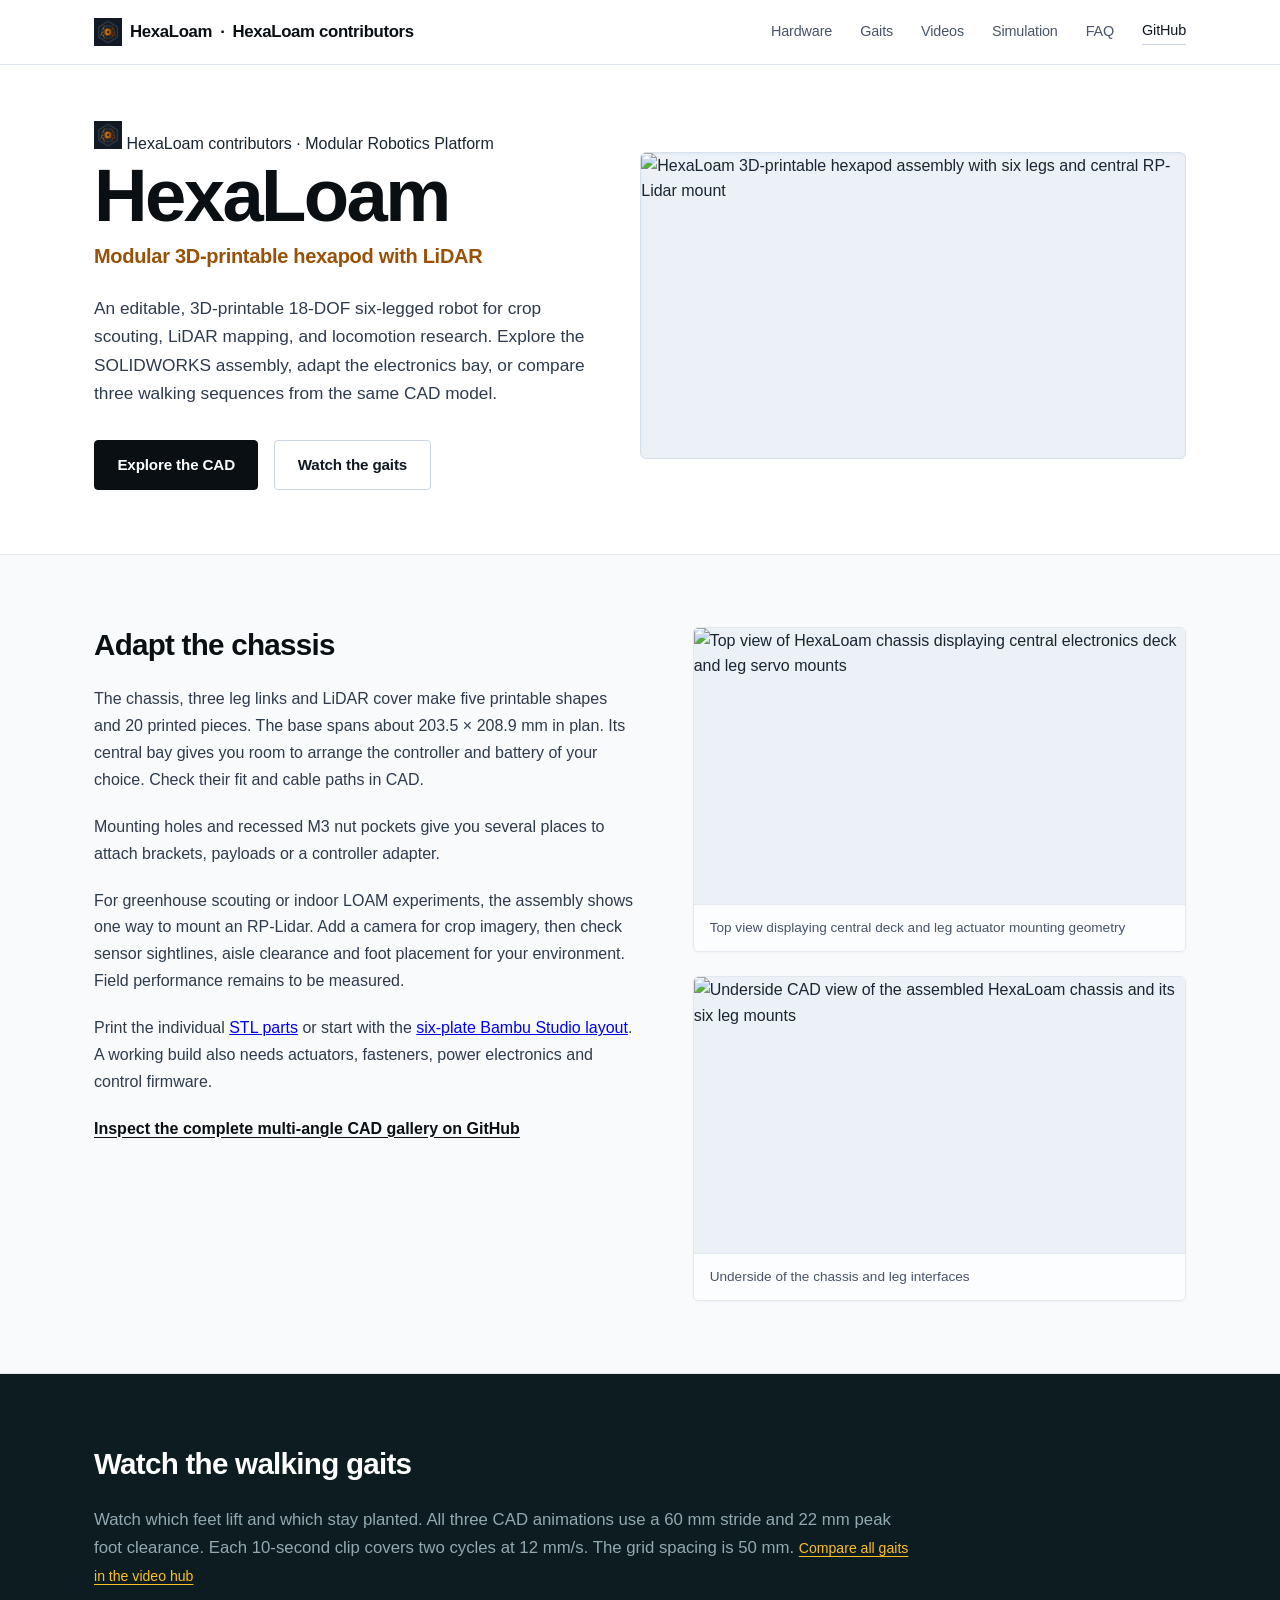
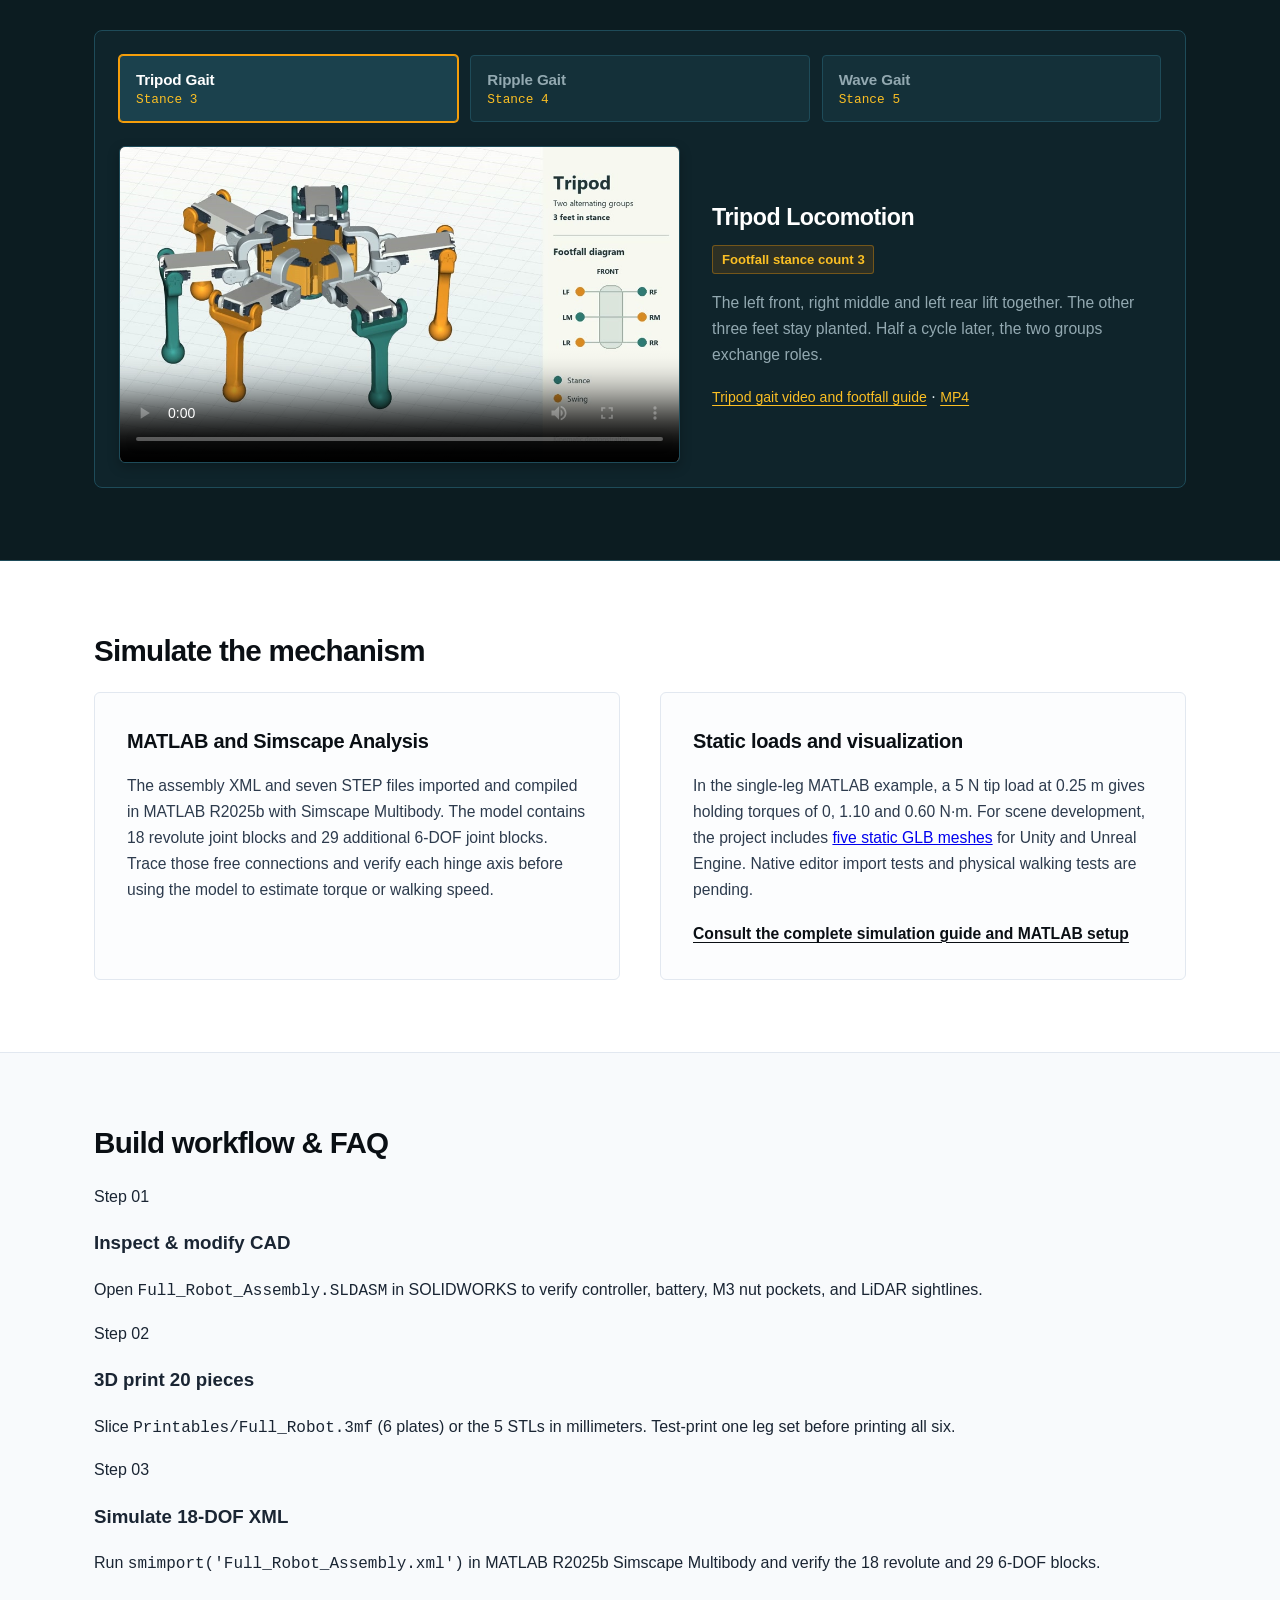
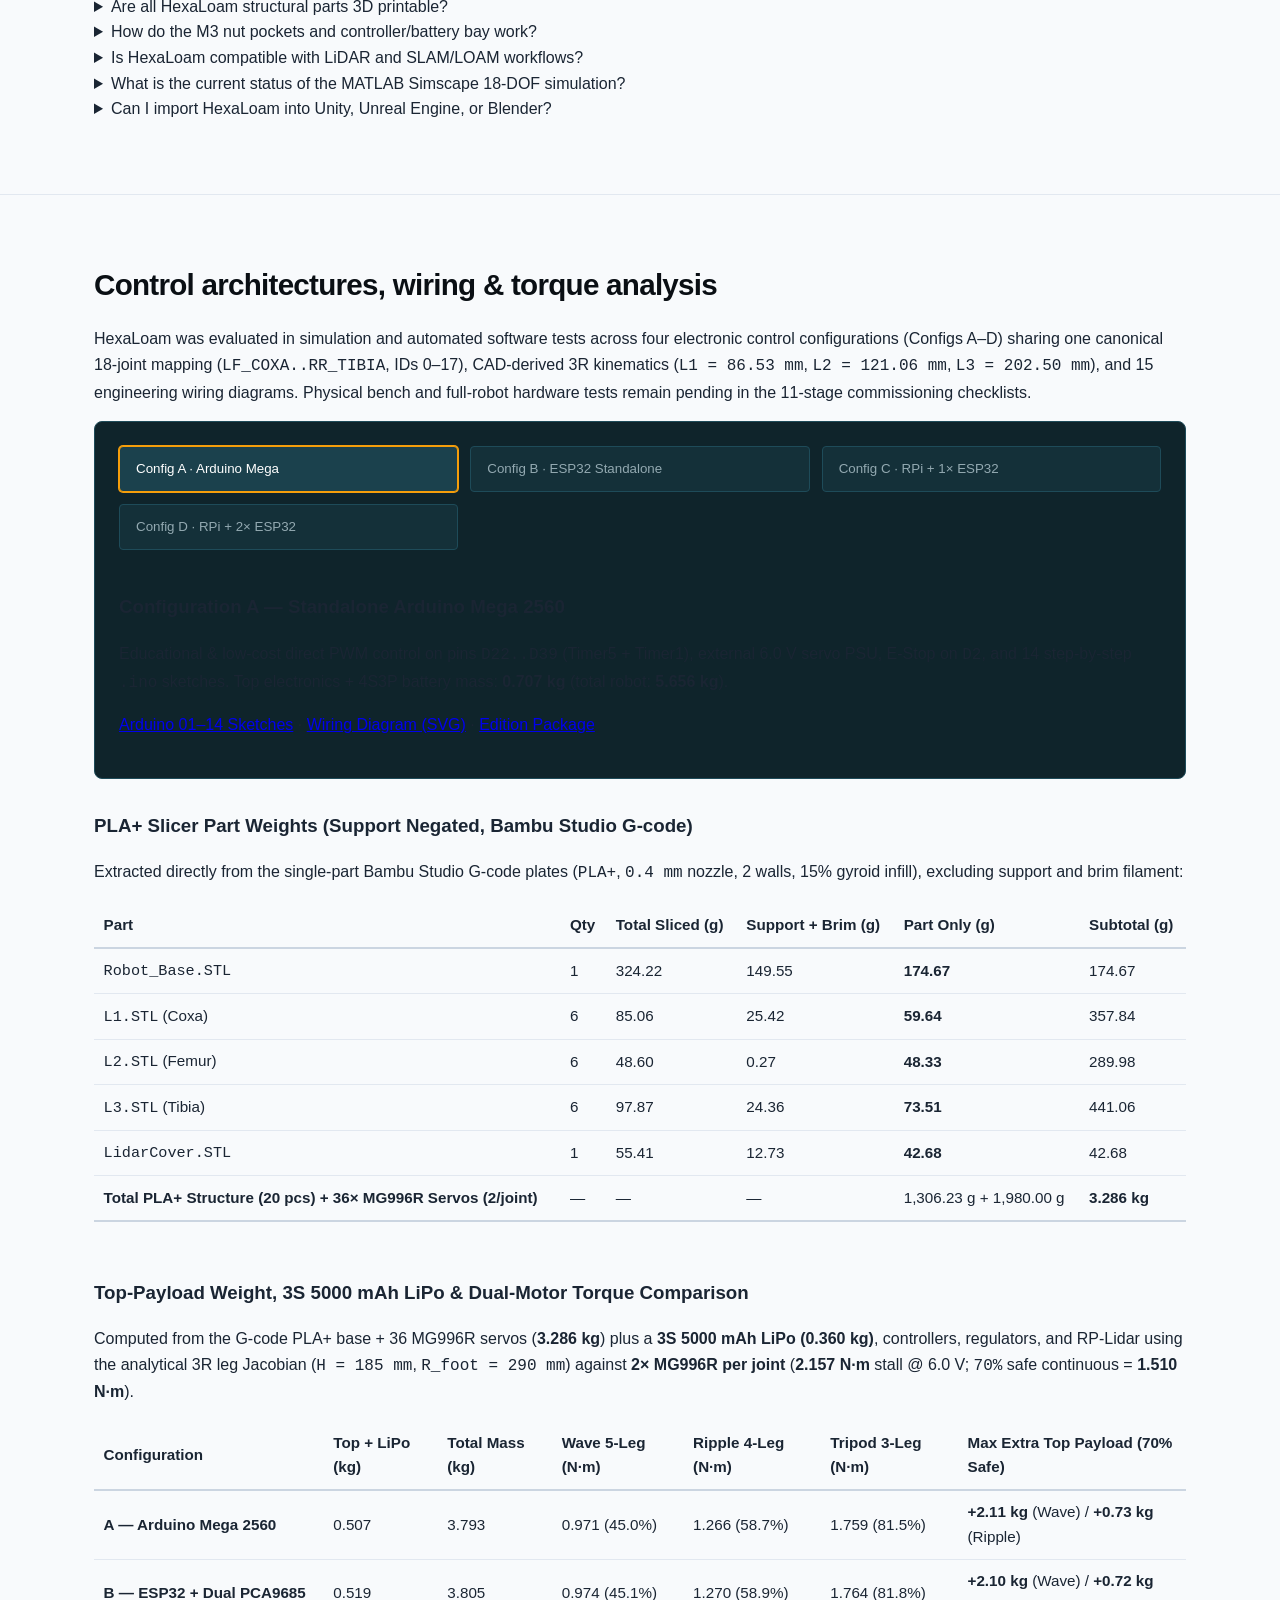
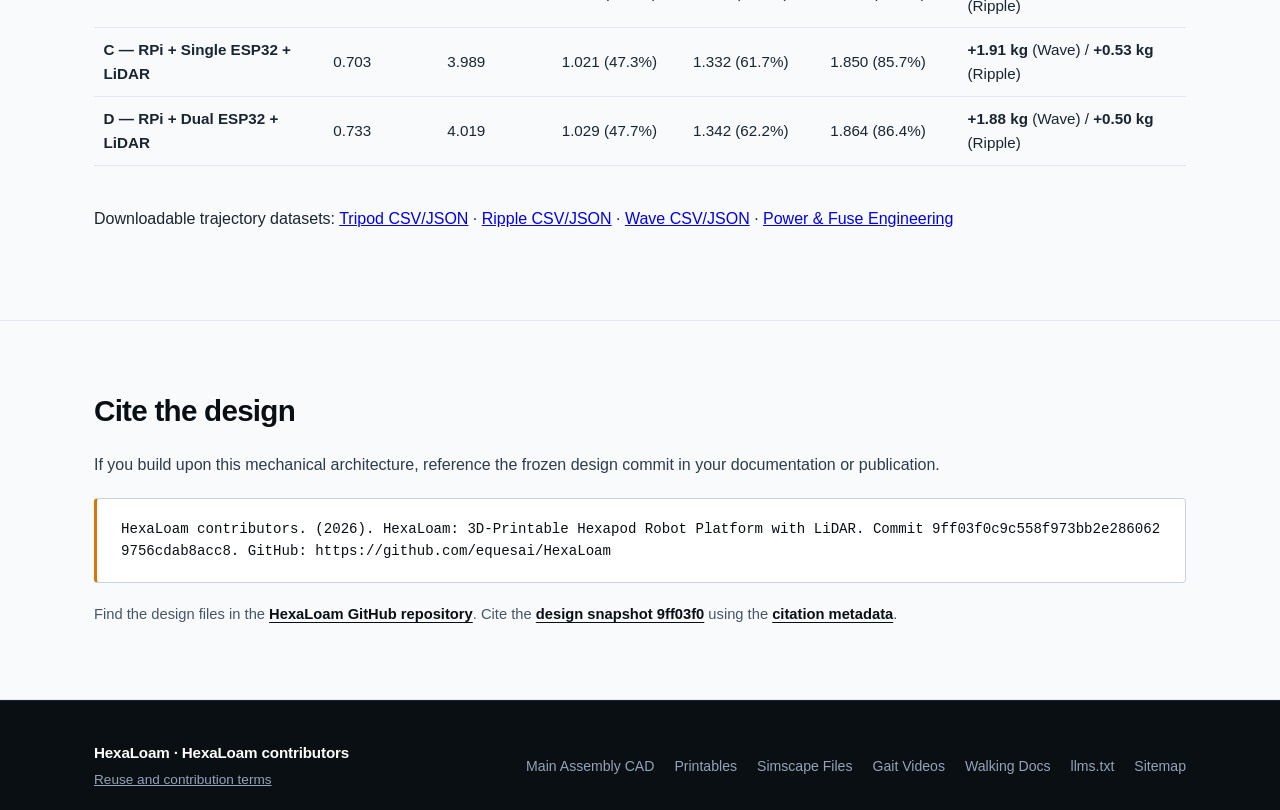
==== site/index.html @ 77e5a485 "Update torque/mass with G-code PLA+ weights, 3S 5000mAh LiPo, and MA1/MA2 mirrored control" ====
<!DOCTYPE html>
<html lang="en">
<head>
  <meta charset="utf-8">
  <meta name="viewport" content="width=device-width, initial-scale=1">
  <title>HexaLoam — Modular 3D-Printable Hexapod Robot with LiDAR | HexaLoam contributors</title>
  <meta name="description" content="HexaLoam is a modifiable 3D-printable 18-DOF hexapod robot platform with RP-Lidar mount, SOLIDWORKS CAD, gait demos, and Simscape Multibody files.">
  <link rel="sitemap" type="application/xml" href="sitemap.xml">
  <link rel="canonical" href="https://equesai.github.io/HexaLoam/">
  <link rel="icon" href="favicon.ico" sizes="any">
  <link rel="icon" type="image/svg+xml" href="favicon.svg">
  <link rel="icon" type="image/png" sizes="32x32" href="favicon-32x32.png">
  <link rel="apple-touch-icon" sizes="180x180" href="apple-touch-icon.png">
  <link rel="manifest" href="site.webmanifest">
  <meta name="theme-color" content="#985107">
  <meta name="google-site-verification" content="XxEr72x8zThxsejcNtF5ULYnS_E08j6KE6SFml_S7mw">

  <!-- Open Graph -->
  <meta property="og:type" content="website">
  <meta property="og:site_name" content="HexaLoam">
  <meta property="og:locale" content="en_US">
  <meta property="og:title" content="HexaLoam: Modular 3D-Printable 18-DOF Hexapod Robot with LiDAR">
  <meta property="og:description" content="Modifiable six-legged robot platform with editable SOLIDWORKS CAD, 20 3D-printable parts, RP-Lidar mount, kinematic gait animations, GLB meshes, and MATLAB Simscape compilation results.">
  <meta property="og:url" content="https://equesai.github.io/HexaLoam/">
  <meta property="og:image" content="https://equesai.github.io/HexaLoam/assets/assembly-hero.png">
  <meta property="og:image:width" content="1280">
  <meta property="og:image:height" content="720">
  <meta property="og:image:alt" content="Isometric assembly render of the HexaLoam hexapod robot showing chassis, six legs, and central RP-Lidar mount">

  <!-- Twitter Card -->
  <meta name="twitter:card" content="summary_large_image">
  <meta name="twitter:title" content="HexaLoam: Modular 3D-Printable 18-DOF Hexapod Robot with LiDAR">
  <meta name="twitter:description" content="Modifiable six-legged robot platform with editable SOLIDWORKS CAD, 20 3D-printable parts, RP-Lidar mount, kinematic gait animations, GLB meshes, and MATLAB Simscape compilation results.">
  <meta name="twitter:image" content="https://equesai.github.io/HexaLoam/assets/assembly-hero.png">
  <meta name="twitter:image:alt" content="Isometric assembly render of the HexaLoam hexapod robot showing chassis, six legs, and central RP-Lidar mount">

  <script type="application/ld+json">
  {
    "@context": "https://schema.org",
    "@graph": [
      {
        "@type": "Organization",
        "@id": "https://equesai.github.io/HexaLoam/#organization",
        "name": "HexaLoam contributors",
        "url": "https://equesai.github.io/HexaLoam/",
        "logo": {
          "@type": "ImageObject",
          "url": "https://equesai.github.io/HexaLoam/assets/hexaloam-logo.png",
          "width": 512,
          "height": 512
        },
        "sameAs": [
          "https://github.com/equesai",
          "https://www.youtube.com/shorts/4rD9bK5iIl8",
          "https://www.youtube.com/shorts/ggAerDmc-yU",
          "https://www.youtube.com/shorts/ZopVjcM9axM"
        ]
      },
      {
        "@type": "WebSite",
        "@id": "https://equesai.github.io/HexaLoam/#website",
        "name": "HexaLoam",
        "url": "https://equesai.github.io/HexaLoam/",
        "publisher": {
          "@id": "https://equesai.github.io/HexaLoam/#organization"
        }
      },
      {
        "@type": "WebPage",
        "@id": "https://equesai.github.io/HexaLoam/#webpage",
        "url": "https://equesai.github.io/HexaLoam/",
        "name": "HexaLoam — Modular 3D-Printable Hexapod Robot with LiDAR",
        "isPartOf": {
          "@id": "https://equesai.github.io/HexaLoam/#website"
        },
        "mainEntity": {
          "@id": "https://equesai.github.io/HexaLoam/#software"
        },
        "primaryImageOfPage": {
          "@type": "ImageObject",
          "url": "https://equesai.github.io/HexaLoam/assets/assembly-hero.png",
          "width": 1280,
          "height": 720
        }
      },
      {
        "@type": "SoftwareSourceCode",
        "@id": "https://equesai.github.io/HexaLoam/#software",
        "name": "HexaLoam",
        "alternateName": "HexaLoam 18-DOF Hexapod",
        "url": "https://equesai.github.io/HexaLoam/",
        "codeRepository": "https://github.com/equesai/HexaLoam",
        "description": "Editable SOLIDWORKS CAD, 20 3D-printable STL/3MF structural parts, five meter-scaled GLB visual meshes, MATLAB Simscape Multibody XML/STEP export, and kinematic walking demonstrations for an 18-DOF hexapod robot with an RP-Lidar reference mount.",
        "programmingLanguage": [
          "MATLAB",
          "Python"
        ],
        "runtimePlatform": [
          "SOLIDWORKS",
          "MATLAB R2025b Simscape Multibody",
          "Bambu Studio",
          "Unity",
          "Unreal Engine"
        ],
        "keywords": [
          "HexaLoam",
          "hexapod",
          "hexabot",
          "LOAM",
          "LiDAR",
          "RP-Lidar",
          "3D-printable robot",
          "18-DOF",
          "agricultural robotics",
          "Simscape Multibody",
          "SOLIDWORKS",
          "STL",
          "3MF",
          "GLB"
        ],
        "image": [
          "https://equesai.github.io/HexaLoam/assets/assembly-hero.png",
          "https://equesai.github.io/HexaLoam/assets/assembly-top.png",
          "https://equesai.github.io/HexaLoam/assets/assembly-underside.png",
          "https://equesai.github.io/HexaLoam/assets/hexaloam-logo.png"
        ],
        "creator": {
          "@id": "https://equesai.github.io/HexaLoam/#organization"
        }
      },
      {
        "@type": "VideoObject",
        "@id": "https://equesai.github.io/HexaLoam/videos/tripod/#video",
        "name": "Tripod hexapod gait: three feet move together | HexaLoam",
        "description": "See two groups of three legs alternate in a 10-second CAD animation of the HexaLoam hexapod, with a synchronized footfall diagram.",
        "thumbnailUrl": "https://equesai.github.io/HexaLoam/assets/gait-tripod.jpg",
        "uploadDate": "2026-11-24T22:46:53Z",
        "duration": "PT10S",
        "contentUrl": "https://equesai.github.io/HexaLoam/assets/gait-tripod.mp4",
        "embedUrl": "https://www.youtube.com/embed/4rD9bK5iIl8",
        "sameAs": "https://www.youtube.com/shorts/4rD9bK5iIl8",
        "publisher": {
          "@id": "https://equesai.github.io/HexaLoam/#organization"
        }
      },
      {
        "@type": "VideoObject",
        "@id": "https://equesai.github.io/HexaLoam/videos/ripple/#video",
        "name": "Ripple hexapod gait: two swings overlap | HexaLoam",
        "description": "Follow two overlapping foot swings and four planted feet in a 10-second CAD animation of the HexaLoam hexapod ripple gait.",
        "thumbnailUrl": "https://equesai.github.io/HexaLoam/assets/gait-ripple.jpg",
        "uploadDate": "2026-11-24T22:46:53Z",
        "duration": "PT10S",
        "contentUrl": "https://equesai.github.io/HexaLoam/assets/gait-ripple.mp4",
        "embedUrl": "https://www.youtube.com/embed/ggAerDmc-yU",
        "sameAs": "https://www.youtube.com/shorts/ggAerDmc-yU",
        "publisher": {
          "@id": "https://equesai.github.io/HexaLoam/#organization"
        }
      },
      {
        "@type": "VideoObject",
        "@id": "https://equesai.github.io/HexaLoam/videos/wave/#video",
        "name": "Wave hexapod gait: one foot lifts at a time | HexaLoam",
        "description": "See how five feet stay planted while one swings in this 10-second CAD animation of the HexaLoam hexapod wave gait.",
        "thumbnailUrl": "https://equesai.github.io/HexaLoam/assets/gait-wave.jpg",
        "uploadDate": "2026-11-24T22:46:53Z",
        "duration": "PT10S",
        "contentUrl": "https://equesai.github.io/HexaLoam/assets/gait-wave.mp4",
        "embedUrl": "https://www.youtube.com/embed/ZopVjcM9axM",
        "sameAs": "https://www.youtube.com/shorts/ZopVjcM9axM",
        "publisher": {
          "@id": "https://equesai.github.io/HexaLoam/#organization"
        }
      },
      {
        "@type": "HowTo",
        "@id": "https://equesai.github.io/HexaLoam/#howto",
        "name": "How to customize, 3D print, and simulate HexaLoam",
        "description": "Three-step workflow from editable SOLIDWORKS CAD to 3D-printed structural parts and MATLAB Simscape Multibody import.",
        "step": [
          {
            "@type": "HowToStep",
            "position": 1,
            "name": "Inspect and modify the CAD",
            "text": "Open Full_Robot_Assembly.SLDASM or Designed/*.SLDPRT in SOLIDWORKS to check controller and battery bay fit, M3 nut pockets, and LiDAR or camera mount clearances.",
            "url": "https://equesai.github.io/HexaLoam/#chassis"
          },
          {
            "@type": "HowToStep",
            "position": 2,
            "name": "3D print the 20 structural pieces",
            "text": "Open Printables/Full_Robot.3mf in Bambu Studio (six-plate layout) or slice the five watertight STL files in millimeters (1 base, 6 L1, 6 L2, 6 L3, 1 LiDAR cover). Print one leg set first to check hardware fit.",
            "url": "https://equesai.github.io/HexaLoam/#chassis"
          },
          {
            "@type": "HowToStep",
            "position": 3,
            "name": "Simulate the 18-DOF XML in MATLAB",
            "text": "Copy simulation/cad-export/ to a writable working folder and run smimport('Full_Robot_Assembly.xml') in MATLAB R2025b with Simscape Multibody, then verify the 18 revolute joints and trace the 29 additional 6-DOF connections.",
            "url": "https://equesai.github.io/HexaLoam/#simulation"
          }
        ]
      },
      {
        "@type": "FAQPage",
        "@id": "https://equesai.github.io/HexaLoam/#faq",
        "mainEntity": [
          {
            "@type": "Question",
            "name": "Are all HexaLoam structural parts 3D printable?",
            "acceptedAnswer": {
              "@type": "Answer",
              "text": "Yes. Five watertight STL designs make 20 printed pieces for one robot: Robot_Base (1), leg links L1 (6), L2 (6), and L3 (6), plus LidarCover (1). They are also pre-arranged in the six-plate Printables/Full_Robot.3mf Bambu Studio file. The longest exported part dimension is L3 at 246.2 mm. Servos, fasteners, controller, batteries, and LiDAR are sourced separately."
            }
          },
          {
            "@type": "Question",
            "name": "How do the M3 nut pockets and controller/battery bay work?",
            "acceptedAnswer": {
              "@type": "Answer",
              "text": "The 203.5 × 208.9 mm base is controller-agnostic, offering an open central equipment area along with mounting holes and recessed M3 nut pockets for adapter plates, brackets, batteries, and payloads. Verify your actual hardware envelopes, fastener lengths, and cable paths in CAD before printing."
            }
          },
          {
            "@type": "Question",
            "name": "Is HexaLoam compatible with LiDAR and SLAM/LOAM experiments?",
            "acceptedAnswer": {
              "@type": "Answer",
              "text": "The reference SOLIDWORKS assembly places an RP-Lidar model on the chassis with an editable protective cover (LidarCover). Builders can adapt the mount for their chosen LiDAR, verify scan-plane clearance, and integrate an onboard computer with SLAM or LOAM mapping software."
            }
          },
          {
            "@type": "Question",
            "name": "What is the current status of the MATLAB Simscape 18-DOF simulation?",
            "acceptedAnswer": {
              "@type": "Answer",
              "text": "Full_Robot_Assembly.xml and its seven STEP files import and compile in MATLAB R2025b with Simscape Multibody, producing 18 revolute joint blocks and 29 additional 6-DOF joint blocks. Those free connections and each hinge axis must be verified against the CAD before computing full-body torque or walking dynamics. A runnable single-leg static torque script (legStaticStudy.m) is also included."
            }
          },
          {
            "@type": "Question",
            "name": "Can I import HexaLoam into Unity, Unreal Engine, or Blender?",
            "acceptedAnswer": {
              "@type": "Answer",
              "text": "Yes. The simulation/meshes/ directory contains five static, meter-scaled GLB meshes (Robot_Base, L1, L2, L3, and LidarCover). All five passed Blender 4.2.16 LTS geometry checks, and import workflows for Unity glTFast and Unreal Engine 5.3 are documented, with native Unity/Unreal editor tests pending."
            }
          }
        ]
      }
    ]
  }
  </script>

  <link rel="stylesheet" href="project.css">
</head>
<body>
  <a href="#main-content" class="skip-link">Skip to main content</a>

  <header class="site-header">
    <div class="header-container">
      <a href="https://equesai.github.io/HexaLoam/" class="brand-link">
        <img src="assets/hexaloam-logo.png" width="28" height="28" alt="" aria-hidden="true" class="brand-mark">
        <span class="brand-name">HexaLoam</span>
        <span class="brand-divider" aria-hidden="true">·</span>
        <span class="brand-org">HexaLoam contributors</span>
      </a>
      <nav class="nav-menu" aria-label="Project Navigation">
        <a href="#chassis" class="nav-item">Hardware</a>
        <a href="#gaits" class="nav-item">Gaits</a>
        <a href="videos/" class="nav-item">Videos</a>
        <a href="#simulation" class="nav-item">Simulation</a>
        <a href="#faq" class="nav-item">FAQ</a>
        <a href="https://github.com/equesai/HexaLoam" class="nav-item nav-repo">GitHub</a>
      </nav>
    </div>
  </header>

  <main id="main-content">
    <section class="hero-section">
      <div class="hero-container">
        <div class="hero-content">
          <div class="hero-brand-eyebrow">
            <img src="assets/hexaloam-logo.png" width="28" height="28" alt="HexaLoam hexagonal LiDAR and six-legged emblem" class="hero-logo-mark">
            <span>HexaLoam contributors · Modular Robotics Platform</span>
          </div>
          <h1 class="hero-title">HexaLoam</h1>
          <p class="hero-subhead">Modular 3D-printable hexapod with LiDAR</p>
          <p class="hero-lede">
            An editable, 3D-printable 18-DOF six-legged robot for crop scouting, LiDAR mapping, and locomotion research. Explore the SOLIDWORKS assembly, adapt the electronics bay, or compare three walking sequences from the same CAD model.
          </p>
          <div class="hero-actions">
            <a href="https://github.com/equesai/HexaLoam/blob/main/Full_Robot_Assembly.SLDASM" class="cta-btn cta-primary">Explore the CAD</a>
            <a href="#gaits" class="cta-btn cta-secondary">Watch the gaits</a>
          </div>
        </div>
        <div class="hero-display">
          <div class="hero-studio-field">
            <img src="assets/assembly-hero.png" width="1280" height="720" fetchpriority="high" decoding="async" alt="HexaLoam 3D-printable hexapod assembly with six legs and central RP-Lidar mount" class="hero-img">
          </div>
        </div>
      </div>
    </section>

    <section id="chassis" class="content-section chassis-section">
      <div class="section-container">
        <div class="editorial-split">
          <div class="editorial-copy">
            <h2 class="section-title">Adapt the chassis</h2>
            <p>
              The chassis, three leg links and LiDAR cover make five printable shapes and 20 printed pieces. The base spans about 203.5 × 208.9 mm in plan. Its central bay gives you room to arrange the controller and battery of your choice. Check their fit and cable paths in CAD.
            </p>
            <p>
              Mounting holes and recessed M3 nut pockets give you several places to attach brackets, payloads or a controller adapter.
            </p>
            <p>
              For greenhouse scouting or indoor LOAM experiments, the assembly shows one way to mount an RP-Lidar. Add a camera for crop imagery, then check sensor sightlines, aisle clearance and foot placement for your environment. Field performance remains to be measured.
            </p>
            <p>
              Print the individual <a href="https://github.com/equesai/HexaLoam/tree/main/Printables">STL parts</a> or start with the <a href="https://github.com/equesai/HexaLoam/blob/main/Printables/Full_Robot.3mf">six-plate Bambu Studio layout</a>. A working build also needs actuators, fasteners, power electronics and control firmware.
            </p>
            <p>
              <a href="https://github.com/equesai/HexaLoam/blob/main/docs/gallery.md" class="text-link">Inspect the complete multi-angle CAD gallery on GitHub</a>
            </p>
          </div>
          <div class="editorial-media">
            <div class="mount-card">
              <img src="assets/assembly-top.png" width="1280" height="720" alt="Top view of HexaLoam chassis displaying central electronics deck and leg servo mounts" class="mount-img" loading="lazy">
              <div class="mount-caption">Top view displaying central deck and leg actuator mounting geometry</div>
            </div>
            <div class="mount-card">
              <img src="assets/assembly-underside.png" width="1280" height="720" alt="Underside CAD view of the assembled HexaLoam chassis and its six leg mounts" class="mount-img" loading="lazy">
              <div class="mount-caption">Underside of the chassis and leg interfaces</div>
            </div>
          </div>
        </div>
      </div>
    </section>

    <section id="gaits" class="content-section gaits-section">
      <div class="section-container">
        <div class="gaits-header">
          <h2 class="section-title section-title-contrast">Watch the walking gaits</h2>
          <p class="gaits-intro">
            Watch which feet lift and which stay planted. All three CAD animations use a 60 mm stride and 22 mm peak foot clearance. Each 10-second clip covers two cycles at 12 mm/s. The grid spacing is 50 mm. <a href="videos/" class="clip-link">Compare all gaits in the video hub</a>
          </p>
        </div>

        <div class="gait-viewer">
          <div class="gait-tabs" role="tablist" aria-label="Gait Selector">
            <button type="button" role="tab" class="gait-tab active" aria-selected="true" aria-controls="panel-tripod" id="tab-tripod" data-target="panel-tripod">
              <span class="tab-label">Tripod Gait</span>
              <span class="tab-stance">Stance 3</span>
            </button>
            <button type="button" role="tab" class="gait-tab" aria-selected="false" aria-controls="panel-ripple" id="tab-ripple" data-target="panel-ripple">
              <span class="tab-label">Ripple Gait</span>
              <span class="tab-stance">Stance 4</span>
            </button>
            <button type="button" role="tab" class="gait-tab" aria-selected="false" aria-controls="panel-wave" id="tab-wave" data-target="panel-wave">
              <span class="tab-label">Wave Gait</span>
              <span class="tab-stance">Stance 5</span>
            </button>
          </div>

          <div class="gait-panels">
            <article class="gait-panel active" id="panel-tripod" role="tabpanel" aria-labelledby="tab-tripod">
              <div class="gait-grid">
                <div class="video-container">
                  <video controls preload="metadata" width="1280" height="720" poster="assets/gait-tripod.jpg" class="gait-player">
                    <source src="assets/gait-tripod.mp4" type="video/mp4">
                    <p>Playback unavailable. <a href="assets/gait-tripod.mp4">Download Tripod video</a></p>
                  </video>
                </div>
                <div class="gait-narrative">
                  <h3 class="gait-title">Tripod Locomotion</h3>
                  <div class="stance-badge">Footfall stance count 3</div>
                  <p class="gait-text">
                    The left front, right middle and left rear lift together. The other three feet stay planted. Half a cycle later, the two groups exchange roles.
                  </p>
                  <p class="gait-direct">
                    <a href="videos/tripod/" class="clip-link">Tripod gait video and footfall guide</a> · <a href="assets/gait-tripod.mp4" class="clip-link">MP4</a>
                  </p>
                </div>
              </div>
            </article>

            <article class="gait-panel" id="panel-ripple" role="tabpanel" aria-labelledby="tab-ripple">
              <div class="gait-grid">
                <div class="video-container">
                  <video controls preload="metadata" width="1280" height="720" poster="assets/gait-ripple.jpg" class="gait-player">
                    <source src="assets/gait-ripple.mp4" type="video/mp4">
                    <p>Playback unavailable. <a href="assets/gait-ripple.mp4">Download Ripple video</a></p>
                  </video>
                </div>
                <div class="gait-narrative">
                  <h3 class="gait-title">Ripple Locomotion</h3>
                  <div class="stance-badge">Footfall stance count 4</div>
                  <p class="gait-text">
                    The next leg lifts before the previous swing ends. Two feet move at once and four stay in stance. Follow the staggered lift-offs on the footfall diagram.
                  </p>
                  <p class="gait-direct">
                    <a href="videos/ripple/" class="clip-link">Ripple gait video and footfall guide</a> · <a href="assets/gait-ripple.mp4" class="clip-link">MP4</a>
                  </p>
                </div>
              </div>
            </article>

            <article class="gait-panel" id="panel-wave" role="tabpanel" aria-labelledby="tab-wave">
              <div class="gait-grid">
                <div class="video-container">
                  <video controls preload="metadata" width="1280" height="720" poster="assets/gait-wave.jpg" class="gait-player">
                    <source src="assets/gait-wave.mp4" type="video/mp4">
                    <p>Playback unavailable. <a href="assets/gait-wave.mp4">Download Wave video</a></p>
                  </video>
                </div>
                <div class="gait-narrative">
                  <h3 class="gait-title">Wave Locomotion</h3>
                  <div class="stance-badge">Footfall stance count 5</div>
                  <p class="gait-text">
                    Follow one moving foot at a time, from rear to front along the left side and then along the right. Five feet remain in stance.
                  </p>
                  <p class="gait-direct">
                    <a href="videos/wave/" class="clip-link">Wave gait video and footfall guide</a> · <a href="assets/gait-wave.mp4" class="clip-link">MP4</a>
                  </p>
                </div>
              </div>
            </article>
          </div>
        </div>
      </div>
    </section>

    <section id="simulation" class="content-section sim-section">
      <div class="section-container">
        <h2 class="section-title">Simulate the mechanism</h2>
        <div class="sim-grid">
          <div class="sim-card">
            <h3 class="sim-card-title">MATLAB and Simscape Analysis</h3>
            <p>
              The assembly XML and seven STEP files imported and compiled in MATLAB R2025b with Simscape Multibody. The model contains 18 revolute joint blocks and 29 additional 6-DOF joint blocks. Trace those free connections and verify each hinge axis before using the model to estimate torque or walking speed.
            </p>
          </div>
          <div class="sim-card">
            <h3 class="sim-card-title">Static loads and visualization</h3>
            <p>
              In the single-leg MATLAB example, a 5 N tip load at 0.25 m gives holding torques of 0, 1.10 and 0.60 N·m. For scene development, the project includes <a href="https://github.com/equesai/HexaLoam/tree/main/simulation/meshes">five static GLB meshes</a> for Unity and Unreal Engine. Native editor import tests and physical walking tests are pending.
            </p>
            <p>
              <a href="https://github.com/equesai/HexaLoam/blob/main/docs/simulation-guide.md" class="text-link">Consult the complete simulation guide and MATLAB setup</a>
            </p>
          </div>
        </div>
      </div>
    </section>

    <section id="faq" class="content-section faq-section">
      <div class="section-container">
        <h2 class="section-title">Build workflow &amp; FAQ</h2>
        <div class="workflow-steps">
          <div class="workflow-step">
            <span class="workflow-step-num">Step 01</span>
            <h3 class="workflow-step-title">Inspect &amp; modify CAD</h3>
            <p>Open <code>Full_Robot_Assembly.SLDASM</code> in SOLIDWORKS to verify controller, battery, M3 nut pockets, and LiDAR sightlines.</p>
          </div>
          <div class="workflow-step">
            <span class="workflow-step-num">Step 02</span>
            <h3 class="workflow-step-title">3D print 20 pieces</h3>
            <p>Slice <code>Printables/Full_Robot.3mf</code> (6 plates) or the 5 STLs in millimeters. Test-print one leg set before printing all six.</p>
          </div>
          <div class="workflow-step">
            <span class="workflow-step-num">Step 03</span>
            <h3 class="workflow-step-title">Simulate 18-DOF XML</h3>
            <p>Run <code>smimport('Full_Robot_Assembly.xml')</code> in MATLAB R2025b Simscape Multibody and verify the 18 revolute and 29 6-DOF blocks.</p>
          </div>
        </div>

        <div class="faq-list">
          <details class="faq-item">
            <summary class="faq-question">Are all HexaLoam structural parts 3D printable?</summary>
            <p class="faq-answer">
              Yes. Five watertight STL designs make 20 printed pieces for one robot: <code>Robot_Base</code> (1), leg links <code>L1</code> (6), <code>L2</code> (6), and <code>L3</code> (6), plus <code>LidarCover</code> (1). They are also pre-arranged in the six-plate <code>Printables/Full_Robot.3mf</code> Bambu Studio project. The longest exported dimension is <code>L3</code> at 246.2 mm. Servos, fasteners, controller, batteries, and LiDAR are sourced separately.
            </p>
          </details>
          <details class="faq-item">
            <summary class="faq-question">How do the M3 nut pockets and controller/battery bay work?</summary>
            <p class="faq-answer">
              The 203.5 × 208.9 mm base is controller-agnostic, offering an open central equipment area along with mounting holes and recessed M3 nut pockets for adapter plates, brackets, batteries, and payloads. Check your actual hardware envelopes, screw lengths, and cable paths in CAD before printing.
            </p>
          </details>
          <details class="faq-item">
            <summary class="faq-question">Is HexaLoam compatible with LiDAR and SLAM/LOAM workflows?</summary>
            <p class="faq-answer">
              The reference assembly places an RP-Lidar model on the chassis with an editable protective cover (<code>LidarCover</code>). Builders can adapt the mount for their chosen LiDAR, verify scan-plane clearance, and add an onboard computer running SLAM or LOAM mapping software.
            </p>
          </details>
          <details class="faq-item">
            <summary class="faq-question">What is the current status of the MATLAB Simscape 18-DOF simulation?</summary>
            <p class="faq-answer">
              <code>Full_Robot_Assembly.xml</code> and seven STEP files import and compile in MATLAB R2025b with Simscape Multibody, producing 18 revolute joint blocks and 29 additional 6-DOF joint blocks. Free connections and hinge axes must be verified against CAD before computing full-body torque or walking dynamics. A runnable single-leg static torque script (<code>legStaticStudy.m</code>) is included.
            </p>
          </details>
          <details class="faq-item">
            <summary class="faq-question">Can I import HexaLoam into Unity, Unreal Engine, or Blender?</summary>
            <p class="faq-answer">
              Yes. <code>simulation/meshes/</code> provides five static, meter-scaled GLB meshes (<code>Robot_Base.glb</code>, <code>L1.glb</code>, <code>L2.glb</code>, <code>L3.glb</code>, <code>LidarCover.glb</code>). All five passed Blender 4.2.16 LTS geometry checks, and Unity glTFast and Unreal Engine 5.3 workflows are documented, with native editor tests pending.
            </p>
          </details>
        </div>
      </div>
    </section>

    <section id="control" class="content-section">
      <div class="section-container">
        <h2 class="section-title">Control architectures, wiring &amp; torque analysis</h2>
        <p class="section-intro">
          HexaLoam was evaluated in simulation and automated software tests across four electronic control configurations (Configs A–D) sharing one canonical 18-joint mapping (<code>LF_COXA..RR_TIBIA</code>, IDs 0–17), CAD-derived 3R kinematics (<code>L1 = 86.53 mm</code>, <code>L2 = 121.06 mm</code>, <code>L3 = 202.50 mm</code>), and 15 engineering wiring diagrams. Physical bench and full-robot hardware tests remain pending in the 11-stage commissioning checklists.
        </p>

        <div class="gait-viewer config-viewer">
          <div class="gait-tabs" role="tablist" aria-label="Control configuration selector">
            <button type="button" class="gait-tab active" role="tab" aria-selected="true" aria-controls="panel-cfg-a" id="tab-cfg-a" data-target="panel-cfg-a">Config A · Arduino Mega</button>
            <button type="button" class="gait-tab" role="tab" aria-selected="false" aria-controls="panel-cfg-b" id="tab-cfg-b" data-target="panel-cfg-b">Config B · ESP32 Standalone</button>
            <button type="button" class="gait-tab" role="tab" aria-selected="false" aria-controls="panel-cfg-c" id="tab-cfg-c" data-target="panel-cfg-c">Config C · RPi + 1× ESP32</button>
            <button type="button" class="gait-tab" role="tab" aria-selected="false" aria-controls="panel-cfg-d" id="tab-cfg-d" data-target="panel-cfg-d">Config D · RPi + 2× ESP32</button>
          </div>

          <div class="gait-panels">
            <article class="gait-panel active" role="tabpanel" id="panel-cfg-a" aria-labelledby="tab-cfg-a">
              <div class="gait-info">
                <h3>Configuration A — Standalone Arduino Mega 2560</h3>
                <p>Educational &amp; low-cost direct PWM control on pins <code>D22..D39</code> (Timer5 + Timer1), external 6.0 V servo PSU, E-Stop on <code>D2</code>, and 14 step-by-step <code>.ino</code> sketches. Top electronics + 4S3P battery mass: <strong>0.707 kg</strong> (total robot: <strong>5.656 kg</strong>).</p>
                <p><a href="https://github.com/equesai/HexaLoam/tree/main/firmware/arduino/examples">Arduino 01–14 Sketches</a> · <a href="https://github.com/equesai/HexaLoam/blob/main/electronics/wiring/01_arduino_mega_18_servos.svg">Wiring Diagram (SVG)</a> · <a href="https://github.com/equesai/HexaLoam/tree/main/packages/01_arduino_mega_beginner">Edition Package</a></p>
              </div>
            </article>
            <article class="gait-panel" role="tabpanel" id="panel-cfg-b" aria-labelledby="tab-cfg-b">
              <div class="gait-info">
                <h3>Configuration B — Standalone ESP32 + Dual PCA9685</h3>
                <p>Single ESP32 DevKit driving dual PCA9685 boards over 3.3 V I2C (<code>GPIO21</code> SDA, <code>GPIO22</code> SCL, addresses <code>0x40</code> &amp; <code>0x41</code>) at 50 Hz with NVS calibration and optional IMU/foot-contact sensors. Top payload mass: <strong>0.719 kg</strong> (total robot: <strong>5.668 kg</strong>).</p>
                <p><a href="https://github.com/equesai/HexaLoam/tree/main/firmware/esp32/actuator-slave">ESP32 Firmware</a> · <a href="https://github.com/equesai/HexaLoam/blob/main/electronics/wiring/02_esp32_dual_pca9685.svg">Wiring Diagram (SVG)</a> · <a href="https://github.com/equesai/HexaLoam/tree/main/packages/02_esp32_standalone">Edition Package</a></p>
              </div>
            </article>
            <article class="gait-panel" role="tabpanel" id="panel-cfg-c" aria-labelledby="tab-cfg-c">
              <div class="gait-info">
                <h3>Configuration C — Raspberry Pi + Single ESP32 Slave (Recommended)</h3>
                <p>Raspberry Pi 4/5 runs Python IK, Tripod/Ripple/Wave gaits, RP-Lidar SLAM, and ROS2, streaming CRC-16 binary packets at <code>460800 baud</code> to one ESP32 18-DOF slave. Top payload mass (incl. Pi + RP-Lidar): <strong>0.903 kg</strong> (total robot: <strong>5.852 kg</strong>).</p>
                <p><a href="https://github.com/equesai/HexaLoam/tree/main/software/raspberry-pi">Raspberry Pi Package</a> · <a href="https://github.com/equesai/HexaLoam/blob/main/electronics/wiring/03_rpi_single_esp32_dual_pca9685.svg">Wiring Diagram (SVG)</a> · <a href="https://github.com/equesai/HexaLoam/tree/main/packages/03_rpi_single_esp32">Edition Package</a></p>
              </div>
            </article>
            <article class="gait-panel" role="tabpanel" id="panel-cfg-d" aria-labelledby="tab-cfg-d">
              <div class="gait-info">
                <h3>Configuration D — Raspberry Pi + Dual ESP32 Slaves (Left/Right)</h3>
                <p>Distributed actuation with ESP32-A (Left <code>J0..J8</code>, <code>0x40</code>) and ESP32-B (Right <code>J9..J17</code>, <code>0x40</code>), synchronized timestamps, and coordinated dual-side E-Stop. Top payload mass: <strong>0.933 kg</strong> (total robot: <strong>5.882 kg</strong>).</p>
                <p><a href="https://github.com/equesai/HexaLoam/tree/main/software/raspberry-pi">Dual-ESP32 Controller</a> · <a href="https://github.com/equesai/HexaLoam/blob/main/electronics/wiring/04_rpi_dual_esp32_single_pca9685_each.svg">Wiring Diagram (SVG)</a> · <a href="https://github.com/equesai/HexaLoam/tree/main/packages/04_rpi_dual_esp32">Edition Package</a></p>
              </div>
            </article>
          </div>
        </div>

        <h3 style="margin-top:2rem;">PLA+ Slicer Part Weights (Support Negated, Bambu Studio G-code)</h3>
        <p class="section-intro">
          Extracted directly from the single-part Bambu Studio G-code plates (<code>PLA+</code>, <code>0.4 mm</code> nozzle, 2 walls, 15% gyroid infill), excluding support and brim filament:
        </p>
        <div style="overflow-x:auto;">
          <table style="width:100%;border-collapse:collapse;font-size:0.95rem;margin-bottom:1.5rem;">
            <thead>
              <tr style="border-bottom:2px solid #cbd5e1;text-align:left;">
                <th style="padding:0.6rem;">Part</th>
                <th style="padding:0.6rem;">Qty</th>
                <th style="padding:0.6rem;">Total Sliced (g)</th>
                <th style="padding:0.6rem;">Support + Brim (g)</th>
                <th style="padding:0.6rem;">Part Only (g)</th>
                <th style="padding:0.6rem;">Subtotal (g)</th>
              </tr>
            </thead>
            <tbody>
              <tr style="border-bottom:1px solid #e2e8f0;"><td style="padding:0.6rem;"><code>Robot_Base.STL</code></td><td style="padding:0.6rem;">1</td><td style="padding:0.6rem;">324.22</td><td style="padding:0.6rem;">149.55</td><td style="padding:0.6rem;"><strong>174.67</strong></td><td style="padding:0.6rem;">174.67</td></tr>
              <tr style="border-bottom:1px solid #e2e8f0;"><td style="padding:0.6rem;"><code>L1.STL</code> (Coxa)</td><td style="padding:0.6rem;">6</td><td style="padding:0.6rem;">85.06</td><td style="padding:0.6rem;">25.42</td><td style="padding:0.6rem;"><strong>59.64</strong></td><td style="padding:0.6rem;">357.84</td></tr>
              <tr style="border-bottom:1px solid #e2e8f0;"><td style="padding:0.6rem;"><code>L2.STL</code> (Femur)</td><td style="padding:0.6rem;">6</td><td style="padding:0.6rem;">48.60</td><td style="padding:0.6rem;">0.27</td><td style="padding:0.6rem;"><strong>48.33</strong></td><td style="padding:0.6rem;">289.98</td></tr>
              <tr style="border-bottom:1px solid #e2e8f0;"><td style="padding:0.6rem;"><code>L3.STL</code> (Tibia)</td><td style="padding:0.6rem;">6</td><td style="padding:0.6rem;">97.87</td><td style="padding:0.6rem;">24.36</td><td style="padding:0.6rem;"><strong>73.51</strong></td><td style="padding:0.6rem;">441.06</td></tr>
              <tr style="border-bottom:1px solid #e2e8f0;"><td style="padding:0.6rem;"><code>LidarCover.STL</code></td><td style="padding:0.6rem;">1</td><td style="padding:0.6rem;">55.41</td><td style="padding:0.6rem;">12.73</td><td style="padding:0.6rem;"><strong>42.68</strong></td><td style="padding:0.6rem;">42.68</td></tr>
              <tr style="border-bottom:2px solid #cbd5e1;background:#f8fafc;"><td style="padding:0.6rem;"><strong>Total PLA+ Structure (20 pcs) + 36× MG996R Servos (2/joint)</strong></td><td style="padding:0.6rem;">—</td><td style="padding:0.6rem;">—</td><td style="padding:0.6rem;">—</td><td style="padding:0.6rem;">1,306.23 g + 1,980.00 g</td><td style="padding:0.6rem;"><strong>3.286 kg</strong></td></tr>
            </tbody>
          </table>
        </div>

        <h3 style="margin-top:2rem;">Top-Payload Weight, 3S 5000 mAh LiPo &amp; Dual-Motor Torque Comparison</h3>
        <p class="section-intro">
          Computed from the G-code PLA+ base + 36 MG996R servos (<strong>3.286 kg</strong>) plus a <strong>3S 5000 mAh LiPo (0.360 kg)</strong>, controllers, regulators, and RP-Lidar using the analytical 3R leg Jacobian (<code>H = 185 mm</code>, <code>R_foot = 290 mm</code>) against <strong>2× MG996R per joint</strong> (<strong>2.157 N·m</strong> stall @ 6.0 V; <code>70%</code> safe continuous = <strong>1.510 N·m</strong>).
        </p>
        <div style="overflow-x:auto;">
          <table style="width:100%;border-collapse:collapse;font-size:0.95rem;margin-bottom:1.5rem;">
            <thead>
              <tr style="border-bottom:2px solid #cbd5e1;text-align:left;">
                <th style="padding:0.6rem;">Configuration</th>
                <th style="padding:0.6rem;">Top + LiPo (kg)</th>
                <th style="padding:0.6rem;">Total Mass (kg)</th>
                <th style="padding:0.6rem;">Wave 5-Leg (N·m)</th>
                <th style="padding:0.6rem;">Ripple 4-Leg (N·m)</th>
                <th style="padding:0.6rem;">Tripod 3-Leg (N·m)</th>
                <th style="padding:0.6rem;">Max Extra Top Payload (70% Safe)</th>
              </tr>
            </thead>
            <tbody>
              <tr style="border-bottom:1px solid #e2e8f0;">
                <td style="padding:0.6rem;"><strong>A — Arduino Mega 2560</strong></td>
                <td style="padding:0.6rem;">0.507</td>
                <td style="padding:0.6rem;">3.793</td>
                <td style="padding:0.6rem;">0.971 (45.0%)</td>
                <td style="padding:0.6rem;">1.266 (58.7%)</td>
                <td style="padding:0.6rem;">1.759 (81.5%)</td>
                <td style="padding:0.6rem;"><strong>+2.11 kg</strong> (Wave) / <strong>+0.73 kg</strong> (Ripple)</td>
              </tr>
              <tr style="border-bottom:1px solid #e2e8f0;">
                <td style="padding:0.6rem;"><strong>B — ESP32 + Dual PCA9685</strong></td>
                <td style="padding:0.6rem;">0.519</td>
                <td style="padding:0.6rem;">3.805</td>
                <td style="padding:0.6rem;">0.974 (45.1%)</td>
                <td style="padding:0.6rem;">1.270 (58.9%)</td>
                <td style="padding:0.6rem;">1.764 (81.8%)</td>
                <td style="padding:0.6rem;"><strong>+2.10 kg</strong> (Wave) / <strong>+0.72 kg</strong> (Ripple)</td>
              </tr>
              <tr style="border-bottom:1px solid #e2e8f0;">
                <td style="padding:0.6rem;"><strong>C — RPi + Single ESP32 + LiDAR</strong></td>
                <td style="padding:0.6rem;">0.703</td>
                <td style="padding:0.6rem;">3.989</td>
                <td style="padding:0.6rem;">1.021 (47.3%)</td>
                <td style="padding:0.6rem;">1.332 (61.7%)</td>
                <td style="padding:0.6rem;">1.850 (85.7%)</td>
                <td style="padding:0.6rem;"><strong>+1.91 kg</strong> (Wave) / <strong>+0.53 kg</strong> (Ripple)</td>
              </tr>
              <tr style="border-bottom:1px solid #e2e8f0;">
                <td style="padding:0.6rem;"><strong>D — RPi + Dual ESP32 + LiDAR</strong></td>
                <td style="padding:0.6rem;">0.733</td>
                <td style="padding:0.6rem;">4.019</td>
                <td style="padding:0.6rem;">1.029 (47.7%)</td>
                <td style="padding:0.6rem;">1.342 (62.2%)</td>
                <td style="padding:0.6rem;">1.864 (86.4%)</td>
                <td style="padding:0.6rem;"><strong>+1.88 kg</strong> (Wave) / <strong>+0.50 kg</strong> (Ripple)</td>
              </tr>
            </tbody>
          </table>
        </div>
        <p class="section-intro">
          Downloadable trajectory datasets: <a href="https://github.com/equesai/HexaLoam/tree/main/demonstrations/tripod">Tripod CSV/JSON</a> · <a href="https://github.com/equesai/HexaLoam/tree/main/demonstrations/ripple">Ripple CSV/JSON</a> · <a href="https://github.com/equesai/HexaLoam/tree/main/demonstrations/wave">Wave CSV/JSON</a> · <a href="https://github.com/equesai/HexaLoam/blob/main/electronics/power/POWER_ENGINEERING.md">Power &amp; Fuse Engineering</a>
        </p>
      </div>
    </section>

    <section id="citation" class="content-section citation-section">
      <div class="section-container">
        <h2 class="section-title">Cite the design</h2>
        <p class="citation-intro">
          If you build upon this mechanical architecture, reference the frozen design commit in your documentation or publication.
        </p>
        <div class="citation-wrapper">
          <pre class="citation-box"><code>HexaLoam contributors. (2026). HexaLoam: 3D-Printable Hexapod Robot Platform with LiDAR. Commit 9ff03f0c9c558f973bb2e2860629756cdab8acc8. GitHub: https://github.com/equesai/HexaLoam</code></pre>
        </div>
        <p class="citation-links">
          Find the design files in the <a href="https://github.com/equesai/HexaLoam">HexaLoam GitHub repository</a>. Cite the <a href="https://github.com/equesai/HexaLoam/tree/9ff03f0c9c558f973bb2e2860629756cdab8acc8">design snapshot 9ff03f0</a> using the <a href="https://github.com/equesai/HexaLoam/blob/main/CITATION.cff">citation metadata</a>.
        </p>
      </div>
    </section>
  </main>

  <footer class="site-footer">
    <div class="footer-container">
      <div class="footer-col-left">
        <span class="footer-title">HexaLoam · HexaLoam contributors</span>
        <span class="footer-note"><a href="https://github.com/equesai/HexaLoam/blob/main/CONTRIBUTING.md">Reuse and contribution terms</a></span>
      </div>
      <div class="footer-col-right">
        <a href="https://github.com/equesai/HexaLoam/blob/main/Full_Robot_Assembly.SLDASM">Main Assembly CAD</a>
        <a href="https://github.com/equesai/HexaLoam/tree/main/Printables">Printables</a>
        <a href="https://github.com/equesai/HexaLoam/tree/main/simulation/cad-export">Simscape Files</a>
        <a href="videos/">Gait Videos</a>
        <a href="https://github.com/equesai/HexaLoam/blob/main/docs/walking.md">Walking Docs</a>
        <a href="llms.txt">llms.txt</a>
        <a href="sitemap.xml">Sitemap</a>
      </div>
    </div>
  </footer>

  <script src="gaits.js"></script>
</body>
</html>
---- site/project.css ----
/* ==========================================================================
   HexaLoam: Premium Engineering Research Site
   Aesthetic: Art-directed adaptive technical publication
   Palette: Dark ink, pale blue-gray studio fields, deep teal/navy contrast, warm amber accent
   Zero hosted fonts, zero external frameworks, zero analytics
   ========================================================================== */

:root {
  /* Dark Ink Hierarchy */
  --ink-950: #0a0f14;
  --ink-900: #0f1722;
  --ink-800: #1a2533;
  --ink-700: #2d3b4d;
  --ink-600: #475569;
  --ink-500: #64748b;
  --ink-400: #94a3b8;

  /* Surfaces & Field Backgrounds */
  --surface-base: #f8fafc;
  --surface-pure: #ffffff;
  --surface-card: #fcfdfe;
  --surface-studio: #ebf1f6;
  --border-studio: #d4e0eb;
  --border-hairline: #e2e8f0;
  --border-fine: #cbd5e1;

  /* Deep Teal / Navy Contrast Section */
  --navy-950: #071317;
  --navy-900: #0c1c21;
  --navy-850: #0f242b;
  --navy-800: #143039;
  --navy-700: #1b414d;
  --navy-border: #1e4b59;
  --navy-text: #e2edf0;
  --navy-muted: #93a9b1;

  /* Chassis Warm Amber Accent */
  --amber-600: #d97706;
  --amber-500: #f59e0b;
  --amber-400: #fbbf24;
  --amber-100: #fef3c7;
  --amber-50: #fffbeb;

  /* Typography */
  --font-sans: -apple-system, BlinkMacSystemFont, "Segoe UI", Roboto, "Helvetica Neue", Arial, sans-serif;
  --font-mono: ui-monospace, "SF Mono", Consolas, "Liberation Mono", Menlo, monospace;

  /* Container & Rhythm */
  --max-content-width: 1140px;
  --header-height: 64px;
}

*, *::before, *::after {
  box-sizing: border-box;
}

html {
  font-size: 16px;
  line-height: 1.6;
  color: var(--ink-800);
  background-color: var(--surface-base);
  font-family: var(--font-sans);
  -webkit-text-size-adjust: 100%;
  scroll-behavior: smooth;
}

body {
  margin: 0;
  padding: 0;
  color: var(--ink-800);
  background-color: var(--surface-base);
  overflow-x: hidden;
  -webkit-font-smoothing: antialiased;
}

/* Accessibility Skip Link */
.skip-link {
  position: absolute;
  top: -60px;
  left: 1.5rem;
  background: var(--ink-950);
  color: #ffffff;
  padding: 0.6rem 1.2rem;
  z-index: 1000;
  font-weight: 600;
  text-decoration: none;
  border-radius: 2px;
  transition: top 0.2s ease;
}

.skip-link:focus {
  top: 1rem;
  outline: 2px solid var(--amber-500);
}

/* Horizontal Restrained Header */
.site-header {
  position: sticky;
  top: 0;
  z-index: 100;
  background-color: rgba(255, 255, 255, 0.94);
  backdrop-filter: blur(8px);
  -webkit-backdrop-filter: blur(8px);
  border-bottom: 1px solid var(--border-hairline);
}

.header-container {
  max-width: var(--max-content-width);
  margin: 0 auto;
  padding: 0 1.5rem;
  height: var(--header-height);
  display: flex;
  align-items: center;
  justify-content: space-between;
}

.brand-link {
  white-space: nowrap;
  color: var(--ink-950);
  text-decoration: none;
  font-weight: 700;
  font-size: 1.05rem;
  letter-spacing: -0.02em;
  display: inline-flex;
  align-items: center;
  gap: 0.5rem;
}

.brand-link::after {
  content: none;
}

.nav-menu {
  display: flex;
  align-items: center;
  gap: 1.75rem;
}

.nav-item {
  color: var(--ink-600);
  text-decoration: none;
  font-size: 0.9rem;
  font-weight: 500;
  letter-spacing: -0.01em;
  transition: color 0.15s ease;
}

.nav-item:hover,
.nav-item:focus {
  color: var(--ink-950);
}

.nav-repo {
  color: var(--ink-900);
  border-bottom: 1px solid var(--border-fine);
  padding-bottom: 2px;
}

.nav-repo:hover {
  border-color: var(--amber-600);
  color: var(--amber-600);
}

/* Hero Section: Editorial Desktop Split */
.hero-section {
  padding: 3.5rem 0 4rem;
  border-bottom: 1px solid var(--border-hairline);
  background-color: var(--surface-pure);
}

.hero-container {
  max-width: var(--max-content-width);
  margin: 0 auto;
  padding: 0 1.5rem;
  display: grid;
  grid-template-columns: minmax(0, 1.05fr) minmax(0, 1.15fr);
  gap: 3rem;
  align-items: center;
}

.hero-title {
  margin: 0 0 0.5rem;
  font-size: clamp(3.4rem, 5.8vw, 5.1rem);
  font-weight: 800;
  line-height: 1.05;
  letter-spacing: -0.035em;
  color: var(--ink-950);
}

.hero-subhead {
  margin: 0 0 1.5rem;
  font-size: 1.25rem;
  font-weight: 600;
  line-height: 1.35;
  color: #985107;
  letter-spacing: -0.015em;
}

.hero-lede {
  margin: 0 0 2rem;
  font-size: 1.08rem;
  line-height: 1.65;
  color: var(--ink-700);
  max-width: 520px;
}

.hero-actions {
  display: flex;
  gap: 1rem;
  flex-wrap: wrap;
}

.cta-btn {
  display: inline-flex;
  align-items: center;
  justify-content: center;
  padding: 0.75rem 1.4rem;
  font-size: 0.95rem;
  font-weight: 600;
  letter-spacing: -0.01em;
  text-decoration: none;
  border-radius: 4px;
  transition: all 0.15s ease;
}

.cta-primary {
  background-color: var(--ink-950);
  color: #ffffff;
  border: 1px solid var(--ink-950);
}

.cta-primary:hover {
  background-color: var(--ink-800);
  border-color: var(--ink-800);
  color: #ffffff;
}

.cta-secondary {
  background-color: var(--surface-pure);
  color: var(--ink-900);
  border: 1px solid var(--border-fine);
}

.cta-secondary:hover {
  border-color: var(--ink-900);
  background-color: var(--surface-base);
  color: var(--ink-950);
}

.hero-studio-field {
  background-color: var(--surface-studio);
  border: 1px solid var(--border-studio);
  border-radius: 6px;
  padding: 0;
  overflow: hidden;
  box-shadow: inset 0 1px 3px rgba(15, 23, 42, 0.04);
  display: flex;
  align-items: center;
  justify-content: center;
}

.hero-img {
  display: block;
  width: 100%;
  height: auto;
  aspect-ratio: 16 / 9;
  object-fit: cover;
  border-radius: 2px;
}

/* Common Section Layout */
.content-section {
  padding: 4.5rem 0;
  border-bottom: 1px solid var(--border-hairline);
}

.section-container {
  max-width: var(--max-content-width);
  margin: 0 auto;
  padding: 0 1.5rem;
}

.section-title {
  margin: 0 0 1.5rem;
  font-size: 1.85rem;
  font-weight: 700;
  letter-spacing: -0.025em;
  line-height: 1.2;
  color: var(--ink-950);
}

.section-title-contrast {
  color: #ffffff;
}

/* Section 1: Chassis Architecture & Mount Layout (Split with staged views) */
.chassis-section {
  background-color: var(--surface-base);
}

.editorial-split {
  display: grid;
  grid-template-columns: minmax(0, 1.1fr) minmax(0, 1fr);
  gap: 3.5rem;
  align-items: start;
}

.editorial-copy p {
  margin: 0 0 1.25rem;
  font-size: 1rem;
  line-height: 1.68;
  color: var(--ink-700);
}

.text-link {
  color: var(--ink-950);
  font-weight: 600;
  text-decoration: underline;
  text-underline-offset: 3px;
  transition: color 0.15s ease;
}

.text-link:hover {
  color: var(--amber-600);
}

.editorial-media {
  display: flex;
  flex-direction: column;
  gap: 1.5rem;
}

.mount-card {
  background-color: var(--surface-pure);
  border: 1px solid var(--border-hairline);
  border-radius: 6px;
  overflow: hidden;
  box-shadow: 0 1px 3px rgba(15, 23, 42, 0.04);
}

.mount-img {
  display: block;
  width: 100%;
  height: auto;
  aspect-ratio: 16 / 9;
  object-fit: cover;
  background-color: var(--surface-studio);
}

.mount-caption {
  padding: 0.75rem 1rem;
  font-size: 0.85rem;
  color: var(--ink-600);
  border-top: 1px solid var(--border-hairline);
  background-color: var(--surface-card);
}

/* Section 2: Locomotion Gaits (Deep Teal / Navy) */
.gaits-section {
  background-color: var(--navy-900);
  color: var(--navy-text);
  border-bottom: 1px solid var(--navy-border);
}

.gaits-header {
  max-width: 820px;
  margin-bottom: 2.5rem;
}

.gaits-intro {
  margin: 0;
  font-size: 1.05rem;
  line-height: 1.68;
  color: var(--navy-muted);
}

/* Accessible Gait Viewer */
.gait-viewer {
  background-color: var(--navy-850);
  border: 1px solid var(--navy-border);
  border-radius: 8px;
  padding: 1.5rem;
}

.gait-tabs {
  display: grid;
  grid-template-columns: repeat(3, 1fr);
  gap: 0.75rem;
  margin-bottom: 1.5rem;
}

.gait-tab {
  background-color: var(--navy-800);
  border: 1px solid var(--navy-border);
  color: var(--navy-muted);
  padding: 0.9rem 1rem;
  border-radius: 4px;
  cursor: pointer;
  display: flex;
  flex-direction: column;
  align-items: flex-start;
  gap: 0.25rem;
  font-family: inherit;
  transition: all 0.15s ease;
  text-align: left;
}

.gait-tab:hover {
  background-color: var(--navy-700);
  color: #ffffff;
}

.gait-tab.active {
  background-color: var(--navy-700);
  border-color: var(--amber-500);
  color: #ffffff;
  box-shadow: 0 0 0 1px var(--amber-500);
}

.tab-label {
  font-size: 0.95rem;
  font-weight: 600;
  letter-spacing: -0.01em;
}

.tab-stance {
  font-size: 0.8rem;
  color: var(--amber-400);
  font-family: var(--font-mono);
}

/* Gait Panels: Static fallback and JS enhanced */
.gait-panels {
  display: flex;
  flex-direction: column;
  gap: 2rem;
}

/* When JS enhances the gait viewer, hide inactive panels */
.gait-viewer.js-ready .gait-panel {
  display: none;
}

.gait-viewer.js-ready .gait-panel.active {
  display: block;
}

.gait-grid {
  display: grid;
  grid-template-columns: minmax(0, 1.25fr) minmax(0, 1fr);
  gap: 2rem;
  align-items: center;
}

.video-container {
  background-color: var(--navy-950);
  border: 1px solid var(--navy-border);
  border-radius: 6px;
  overflow: hidden;
  box-shadow: 0 4px 12px rgba(0, 0, 0, 0.25);
}

.gait-player {
  display: block;
  width: 100%;
  height: auto;
  aspect-ratio: 16 / 9;
  background-color: #000000;
}

.gait-narrative {
  display: flex;
  flex-direction: column;
}

.gait-title {
  margin: 0 0 0.5rem;
  font-size: 1.45rem;
  font-weight: 700;
  letter-spacing: -0.02em;
  color: #ffffff;
}

.stance-badge {
  display: inline-block;
  align-self: flex-start;
  background-color: rgba(217, 119, 6, 0.15);
  border: 1px solid rgba(245, 158, 11, 0.35);
  color: var(--amber-400);
  font-size: 0.82rem;
  font-weight: 600;
  padding: 0.2rem 0.55rem;
  border-radius: 3px;
  margin-bottom: 1rem;
}

.gait-text {
  margin: 0 0 1rem;
  font-size: 0.98rem;
  line-height: 1.65;
  color: var(--navy-muted);
}

.gait-baseline {
  margin: 0 0 1rem;
  font-size: 0.88rem;
  color: #ffffff;
  font-weight: 500;
  padding: 0.5rem 0;
  border-top: 1px solid var(--navy-border);
  border-bottom: 1px solid var(--navy-border);
}

.gait-direct {
  margin: 0;
}

.clip-link {
  color: var(--amber-400);
  font-size: 0.88rem;
  text-decoration: underline;
  text-underline-offset: 3px;
}

.clip-link:hover {
  color: #ffffff;
}

/* Section 3: Simulation Boundaries & Multibody Interchange */
.sim-section {
  background-color: var(--surface-pure);
}

.sim-grid {
  display: grid;
  grid-template-columns: repeat(2, 1fr);
  gap: 2.5rem;
  margin-top: 1.5rem;
}

.sim-card {
  background-color: var(--surface-card);
  border: 1px solid var(--border-hairline);
  border-radius: 6px;
  padding: 2rem;
}

.sim-card-title {
  margin: 0 0 1rem;
  font-size: 1.25rem;
  font-weight: 700;
  letter-spacing: -0.015em;
  color: var(--ink-950);
}

.sim-card p {
  margin: 0 0 1.15rem;
  font-size: 0.98rem;
  line-height: 1.65;
  color: var(--ink-700);
}

.sim-card p:last-child {
  margin-bottom: 0;
}

/* Section 4: Citation & Source Repository */
.citation-section {
  background-color: var(--surface-base);
}

.citation-intro {
  margin: 0 0 1.25rem;
  font-size: 1rem;
  color: var(--ink-700);
}

.citation-wrapper {
  background-color: var(--surface-pure);
  border: 1px solid var(--border-fine);
  border-left: 3px solid var(--amber-600);
  border-radius: 4px;
  padding: 1.25rem 1.5rem;
  margin-bottom: 1.25rem;
}

.citation-tag {
  font-size: 0.78rem;
  font-weight: 700;
  text-transform: uppercase;
  letter-spacing: 0.05em;
  color: var(--ink-500);
  margin-bottom: 0.5rem;
}

.citation-box {
  margin: 0;
  padding: 0;
  background: transparent;
  color: var(--ink-950);
  font-family: var(--font-mono);
  font-size: 0.88rem;
  line-height: 1.55;
  white-space: pre-wrap;
  word-break: break-all;
}

.citation-box code {
  font-family: inherit;
  font-size: inherit;
  background: transparent;
  color: inherit;
}

.citation-links {
  margin: 0;
  font-size: 0.92rem;
  color: var(--ink-600);
}

.citation-links a {
  color: var(--ink-950);
  font-weight: 600;
  text-decoration: underline;
  text-underline-offset: 2.5px;
}

.citation-links a:hover {
  color: var(--amber-600);
}

/* Footer: Concise Engineering Publication Signature */
.site-footer {
  background-color: var(--ink-950);
  color: var(--ink-400);
  padding: 2.5rem 0;
  border-top: 1px solid var(--ink-800);
}

.footer-container {
  max-width: var(--max-content-width);
  margin: 0 auto;
  padding: 0 1.5rem;
  display: flex;
  justify-content: space-between;
  align-items: center;
  flex-wrap: wrap;
  gap: 1.5rem;
}

.footer-col-left {
  display: flex;
  flex-direction: column;
  gap: 0.25rem;
}

.footer-title {
  color: #ffffff;
  font-weight: 700;
  font-size: 0.95rem;
  letter-spacing: -0.01em;
}

.footer-note {
  font-size: 0.85rem;
  color: var(--ink-400);
}

.footer-note a { color: inherit; }
section[id] { scroll-margin-top: calc(var(--header-height) + 0.75rem); }
:focus-visible { outline: 3px solid #348e8e; outline-offset: 3px; }
@media (prefers-reduced-motion: reduce) {
  html { scroll-behavior: auto; }
}

.footer-col-right {
  display: flex;
  align-items: center;
  gap: 1.25rem;
  flex-wrap: wrap;
}

.footer-col-right a {
  color: var(--ink-400);
  text-decoration: none;
  font-size: 0.88rem;
  transition: color 0.15s ease;
}

.footer-col-right a:hover {
  color: #ffffff;
}

/* ==========================================================================
   Responsive Adaptations
   ========================================================================== */

@media (max-width: 960px) {
  .hero-container {
    grid-template-columns: 1fr;
    gap: 2.5rem;
  }

  .editorial-split {
    grid-template-columns: 1fr;
    gap: 2.5rem;
  }

  .gait-grid {
    grid-template-columns: 1fr;
    gap: 1.5rem;
  }

  .sim-grid {
    grid-template-columns: 1fr;
    gap: 1.5rem;
  }
}

@media (max-width: 640px) {
  .header-container { padding-inline: 1rem; gap: 1rem; }
  .nav-menu { gap: clamp(.5rem, 2.5vw, .95rem); }
  .nav-item { font-size: .875rem; }
  .hero-section {
    padding: 2.5rem 0 3rem;
  }

  .hero-title {
    font-size: clamp(2.7rem, 10vw, 3.6rem);
  }

  .hero-subhead {
    font-size: 1.1rem;
  }

  .content-section {
    padding: 3rem 0;
  }

  .section-title {
    font-size: 1.55rem;
  }

  .gait-tabs {
    grid-template-columns: 1fr;
  }

  .gait-tab {
    flex-direction: row;
    justify-content: space-between;
    align-items: center;
  }

  .footer-container {
    flex-direction: column;
    align-items: flex-start;
  }
}

@media (max-width: 375px) {
  .header-container { min-height: var(--header-height); height: auto; flex-wrap: wrap; gap: .25rem; padding-block: .5rem; }
  .nav-menu { flex-wrap: wrap; }
}
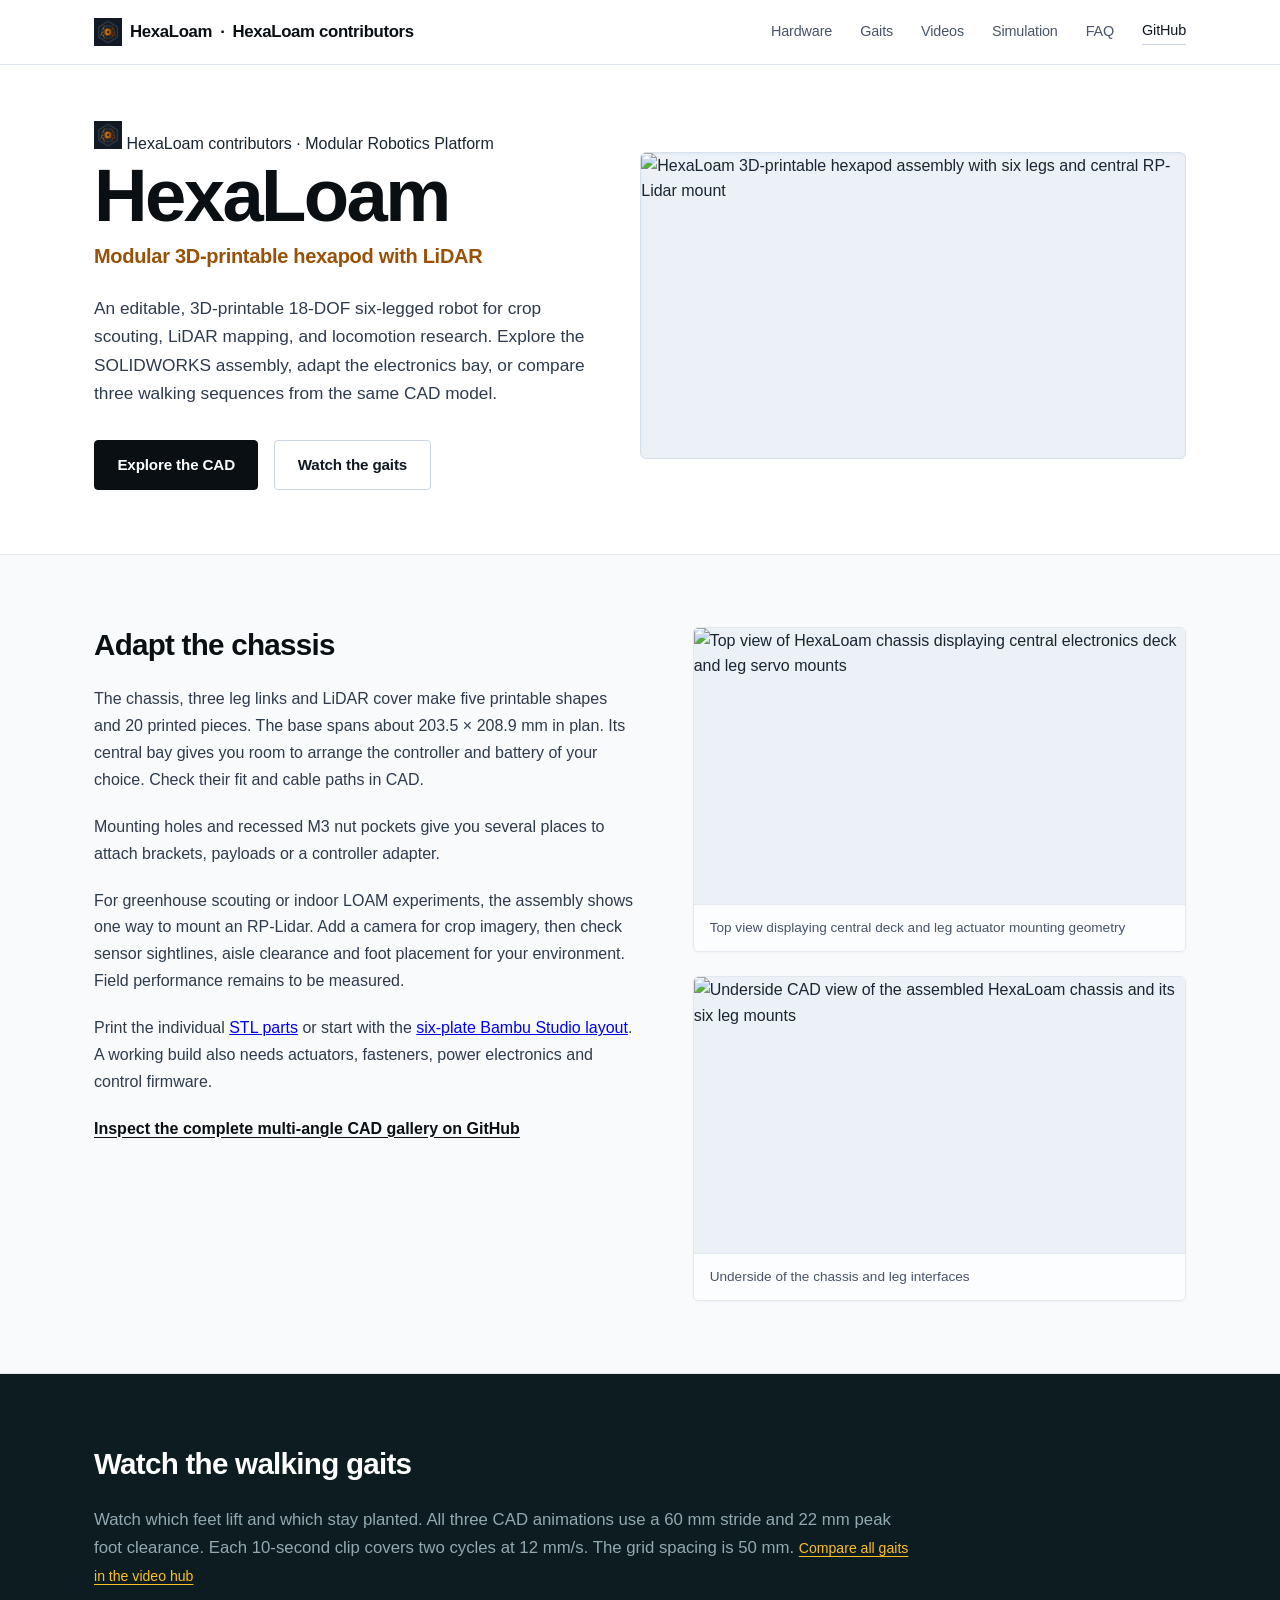
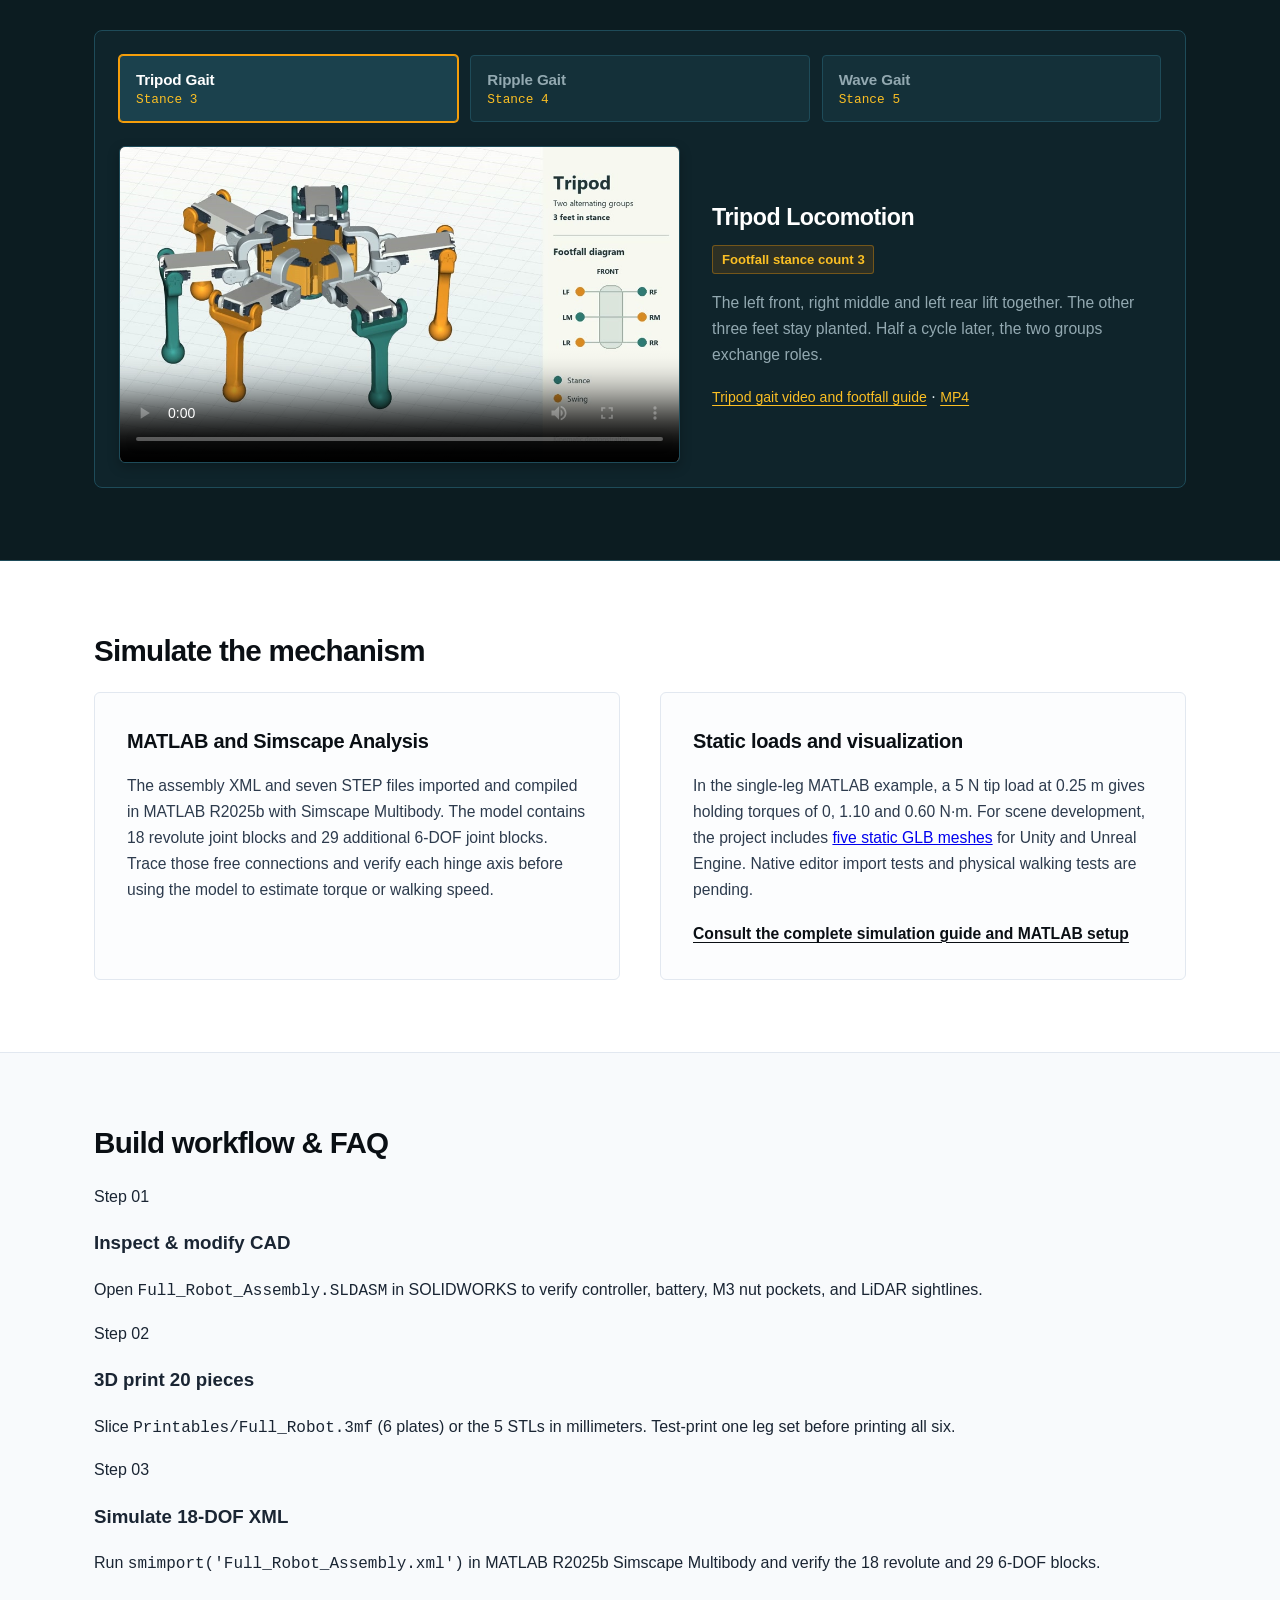
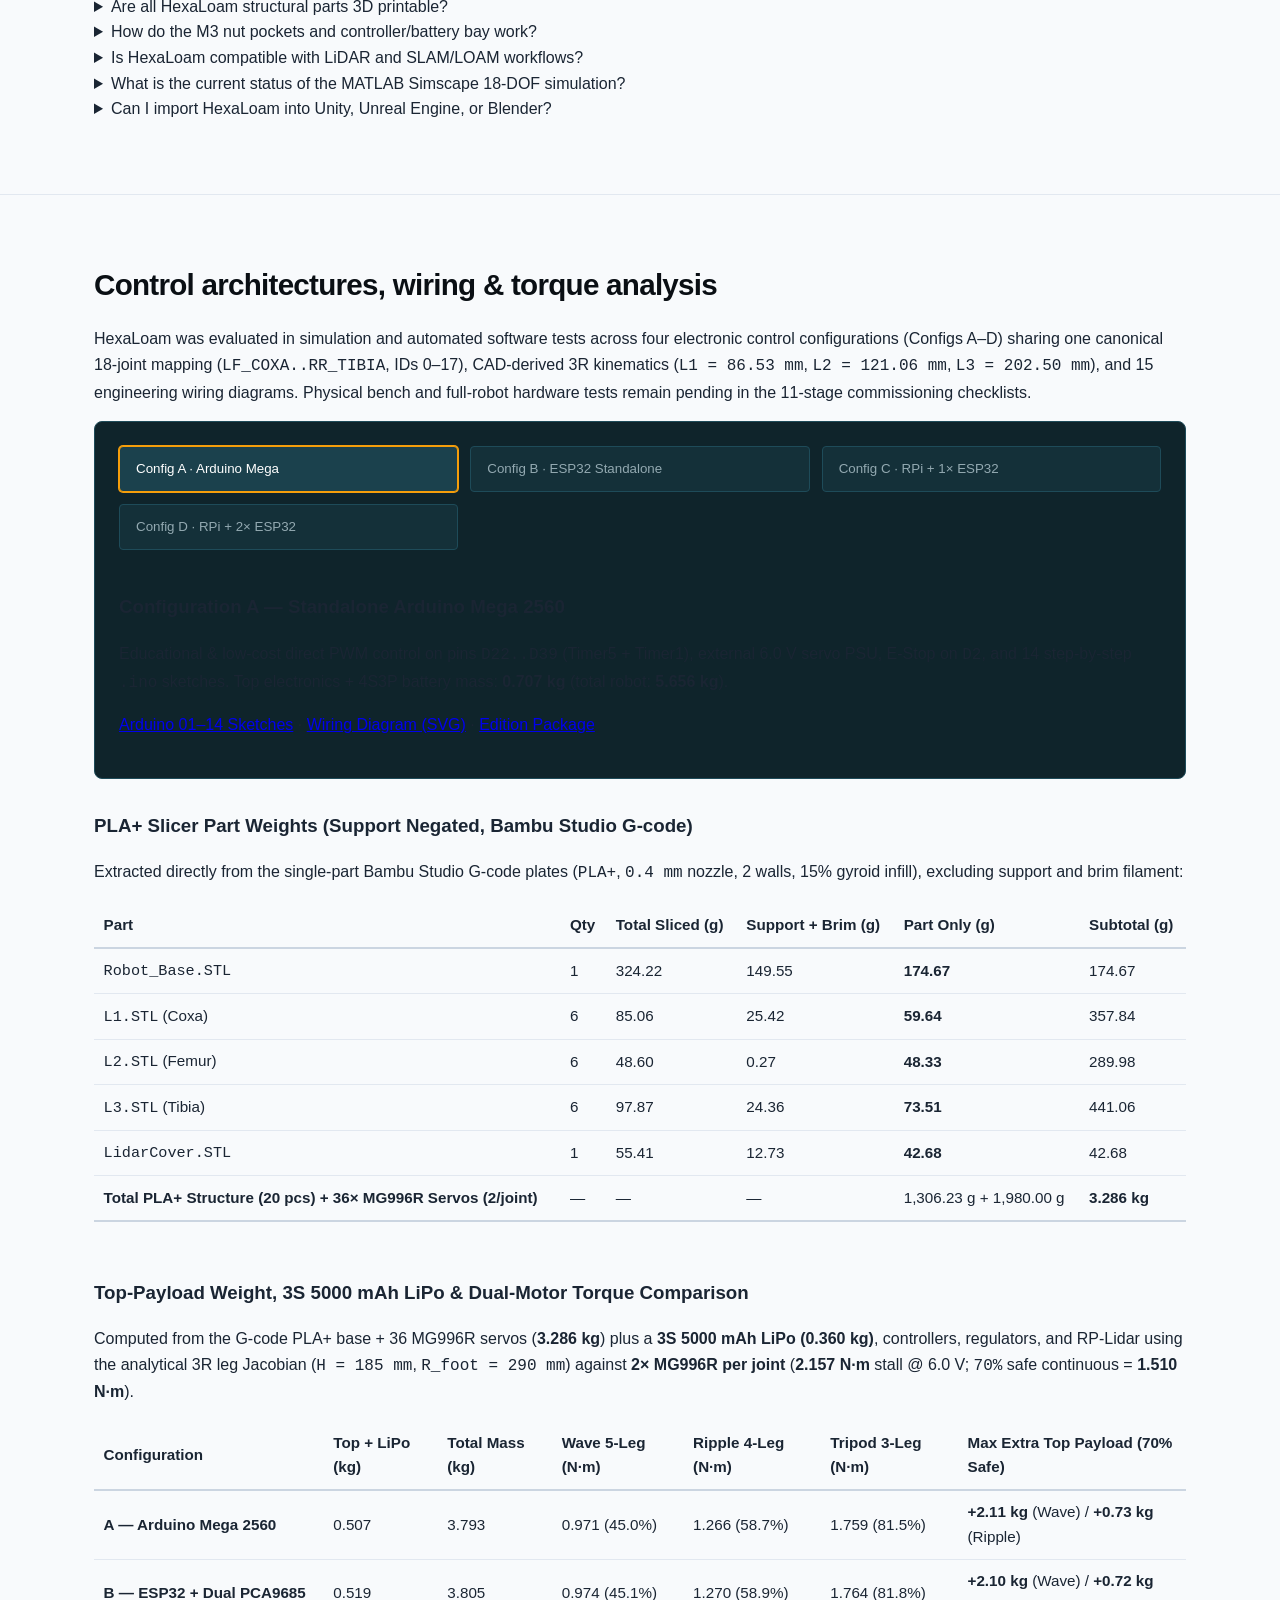
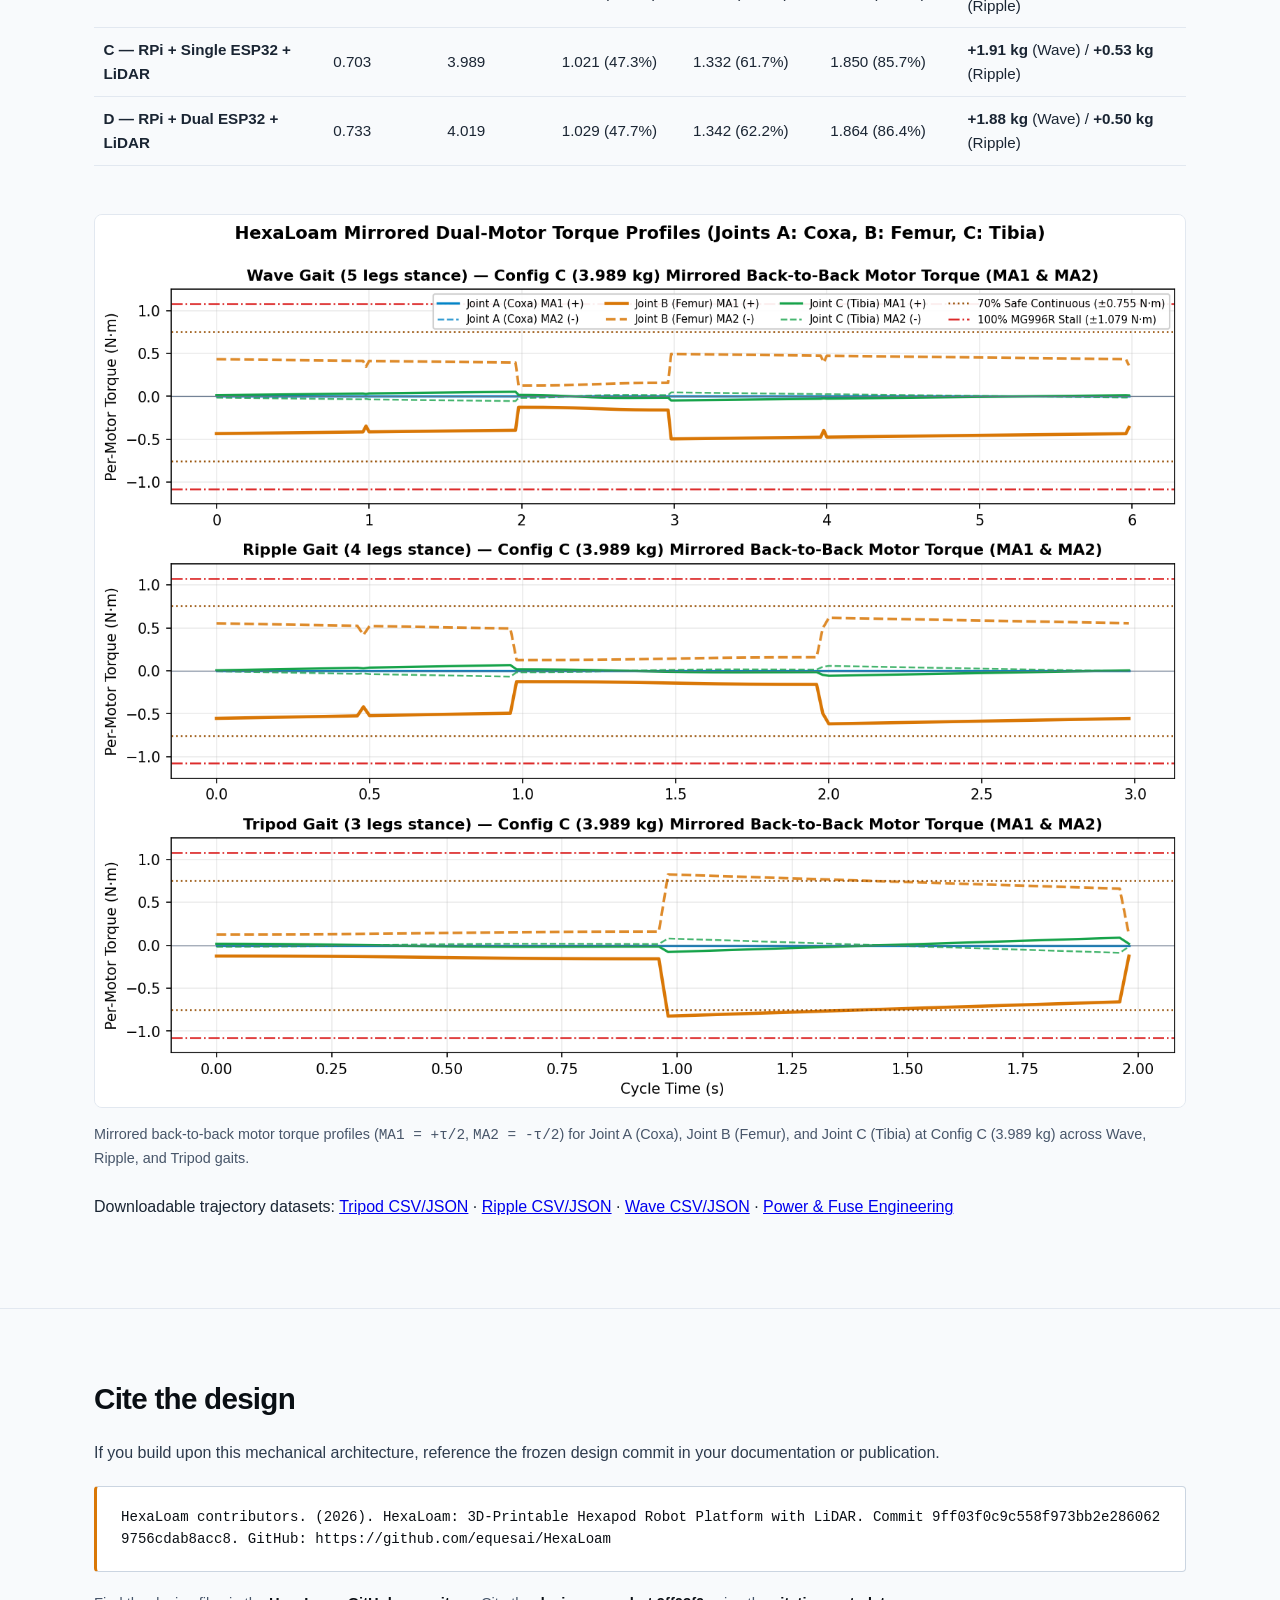
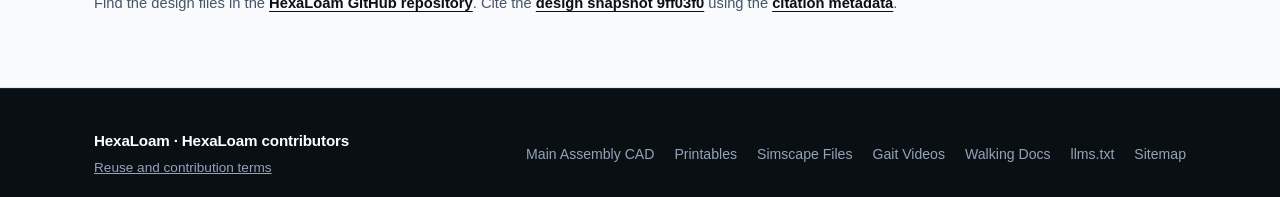
==== commit 4e2bb8fe: "Add mirrored MA1/MA2 joint torque profile graph to site and README" ====
--- a/site/index.html
+++ b/site/index.html
@@ -640,6 +640,10 @@
             </tbody>
           </table>
         </div>
+        <figure style="margin:1.5rem 0;">
+          <img src="assets/motor_torque_profile.png" alt="Mirrored back-to-back MA1 and MA2 motor torque profiles for Joints A (Coxa), B (Femur), and C (Tibia) across Wave, Ripple, and Tripod gaits" width="1050" height="850" loading="lazy" style="width:100%;height:auto;border:1px solid #e2e8f0;border-radius:8px;">
+          <figcaption style="font-size:0.9rem;color:#475569;margin-top:0.5rem;">Mirrored back-to-back motor torque profiles (<code>MA1 = +τ/2</code>, <code>MA2 = -τ/2</code>) for Joint A (Coxa), Joint B (Femur), and Joint C (Tibia) at Config C (3.989 kg) across Wave, Ripple, and Tripod gaits.</figcaption>
+        </figure>
         <p class="section-intro">
           Downloadable trajectory datasets: <a href="https://github.com/equesai/HexaLoam/tree/main/demonstrations/tripod">Tripod CSV/JSON</a> · <a href="https://github.com/equesai/HexaLoam/tree/main/demonstrations/ripple">Ripple CSV/JSON</a> · <a href="https://github.com/equesai/HexaLoam/tree/main/demonstrations/wave">Wave CSV/JSON</a> · <a href="https://github.com/equesai/HexaLoam/blob/main/electronics/power/POWER_ENGINEERING.md">Power &amp; Fuse Engineering</a>
         </p>
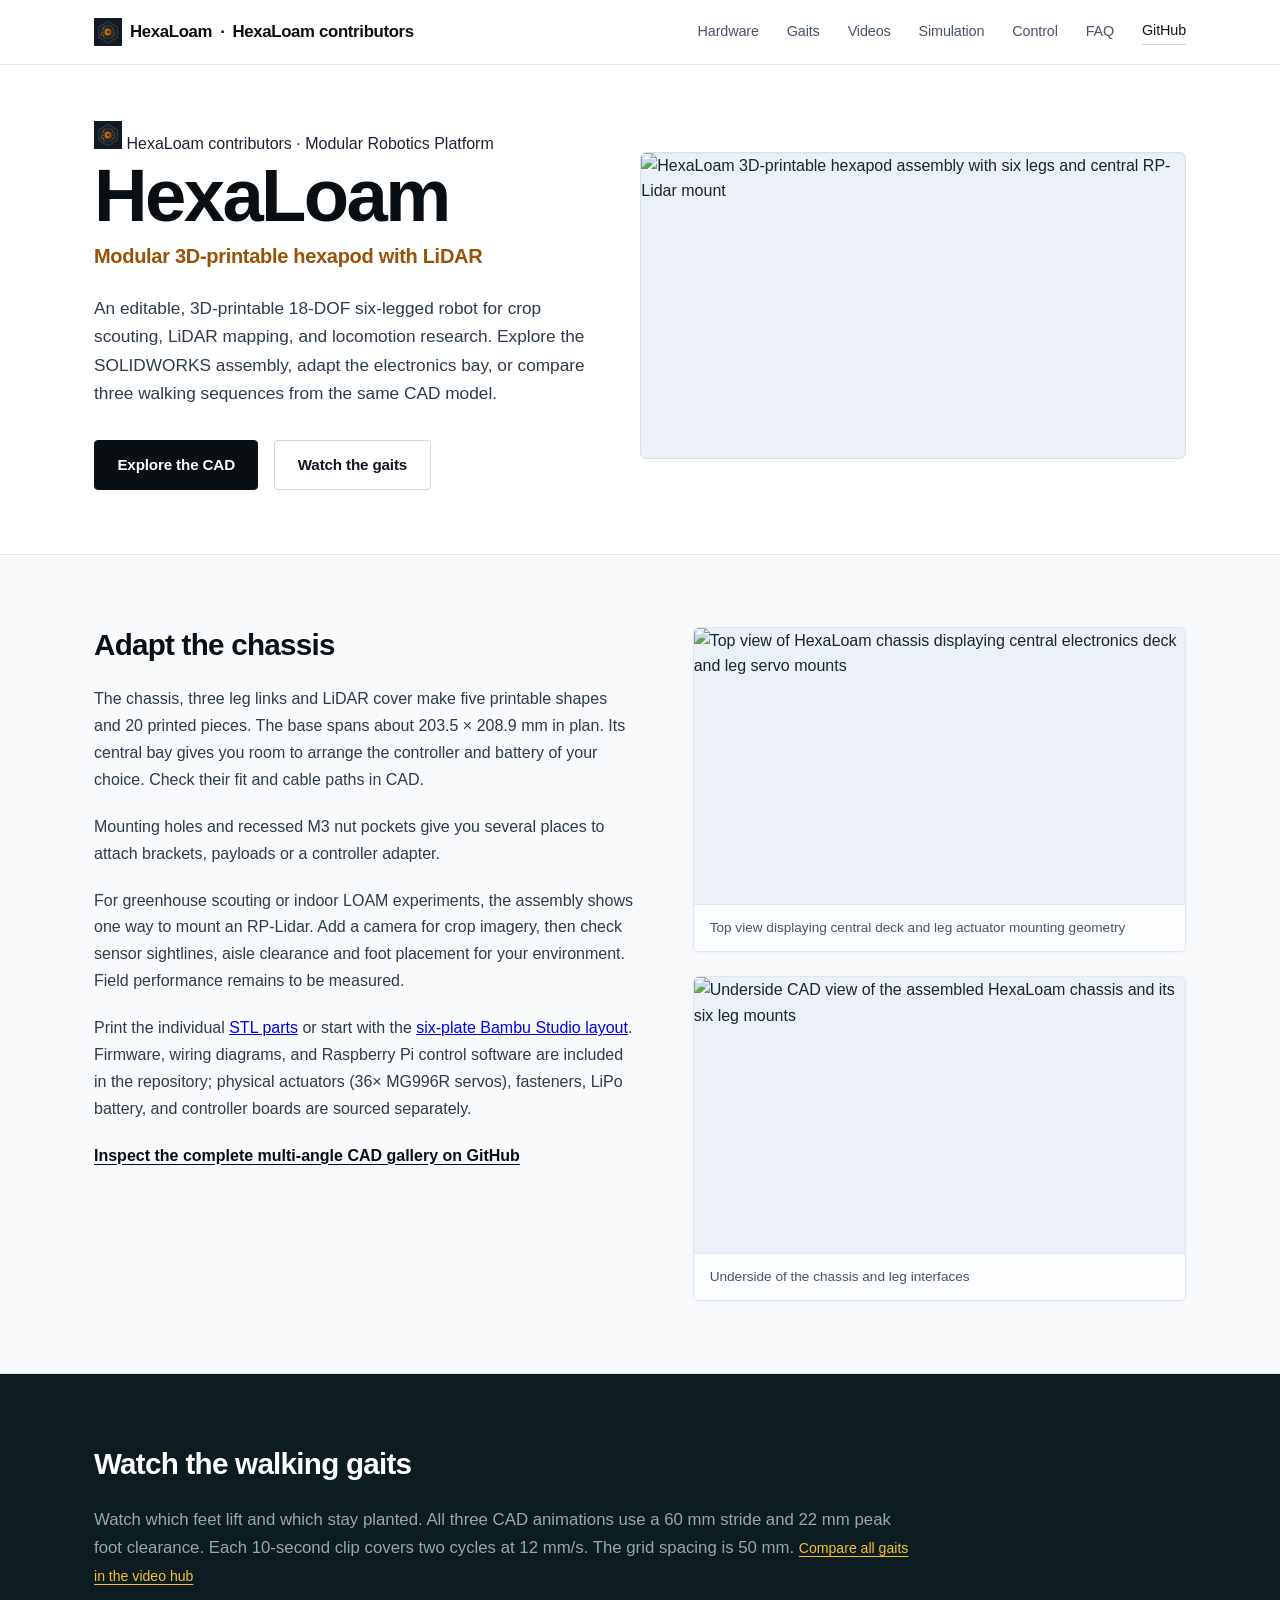
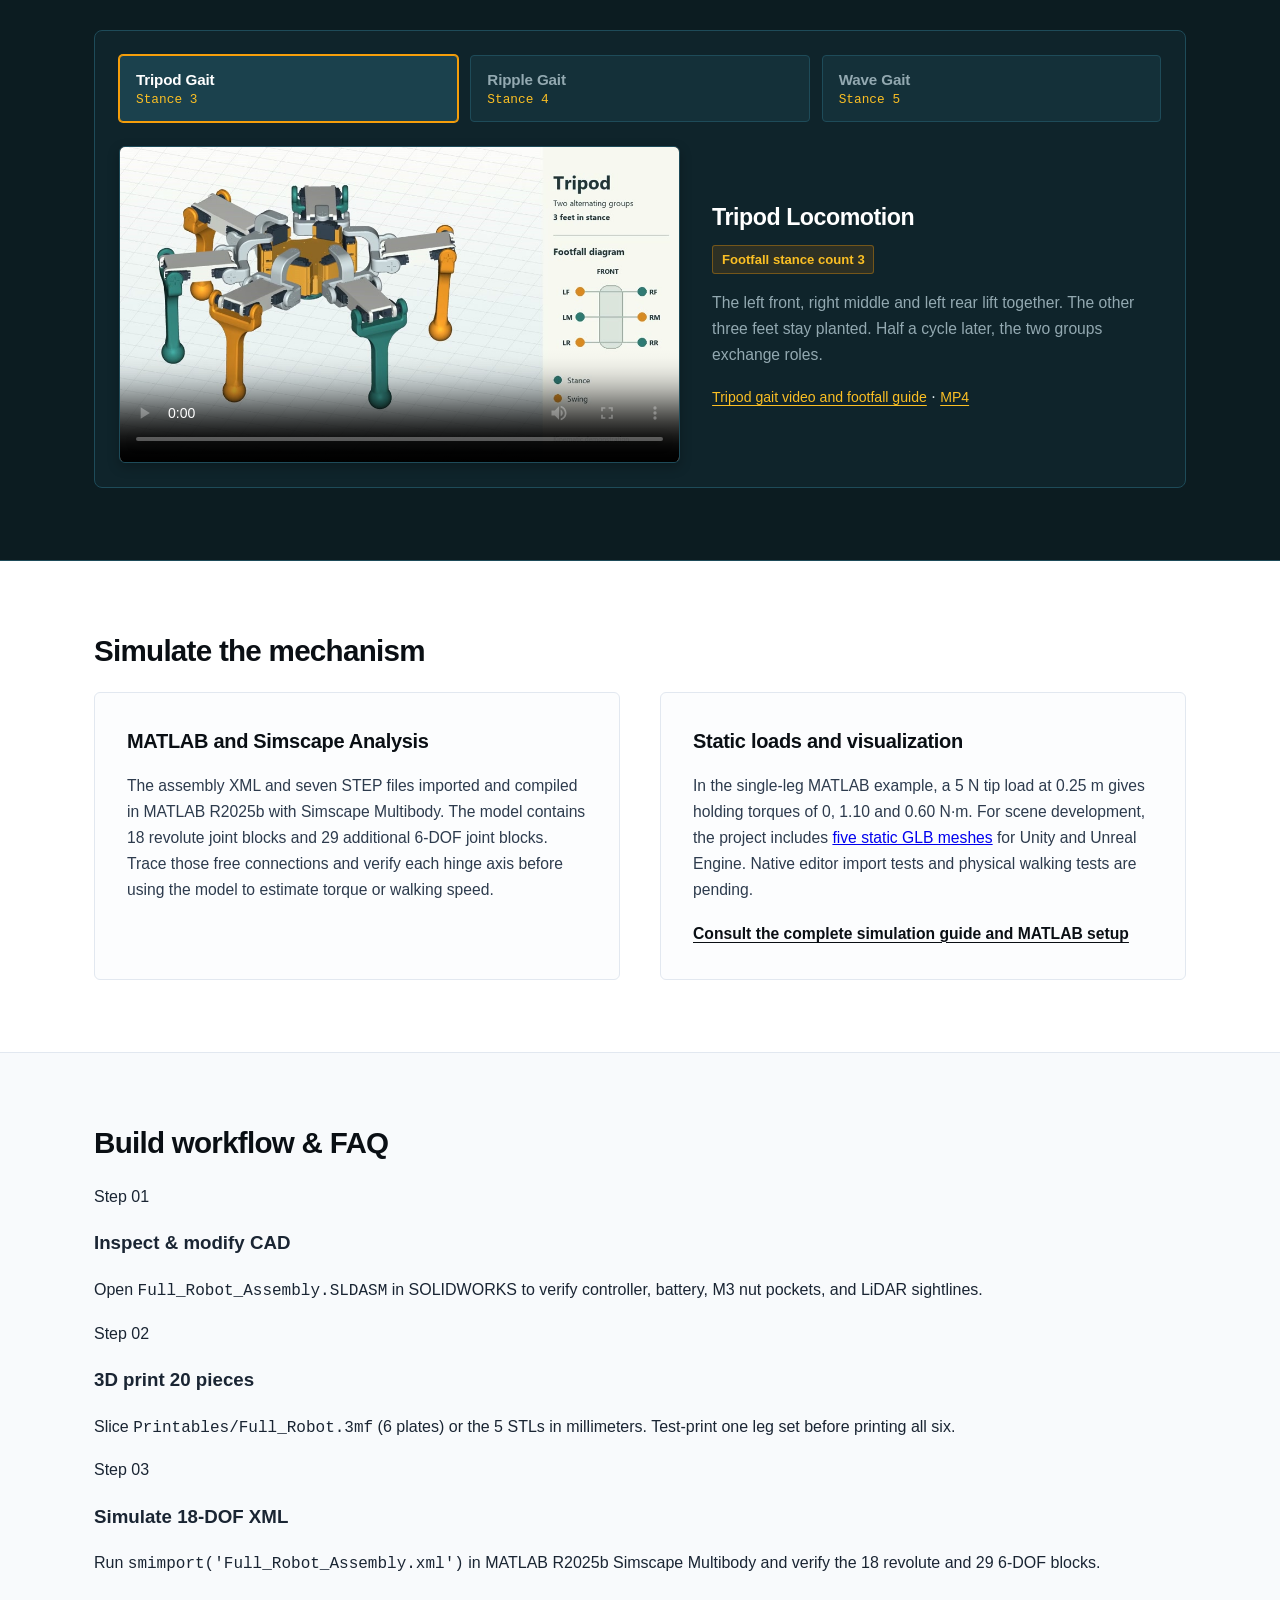
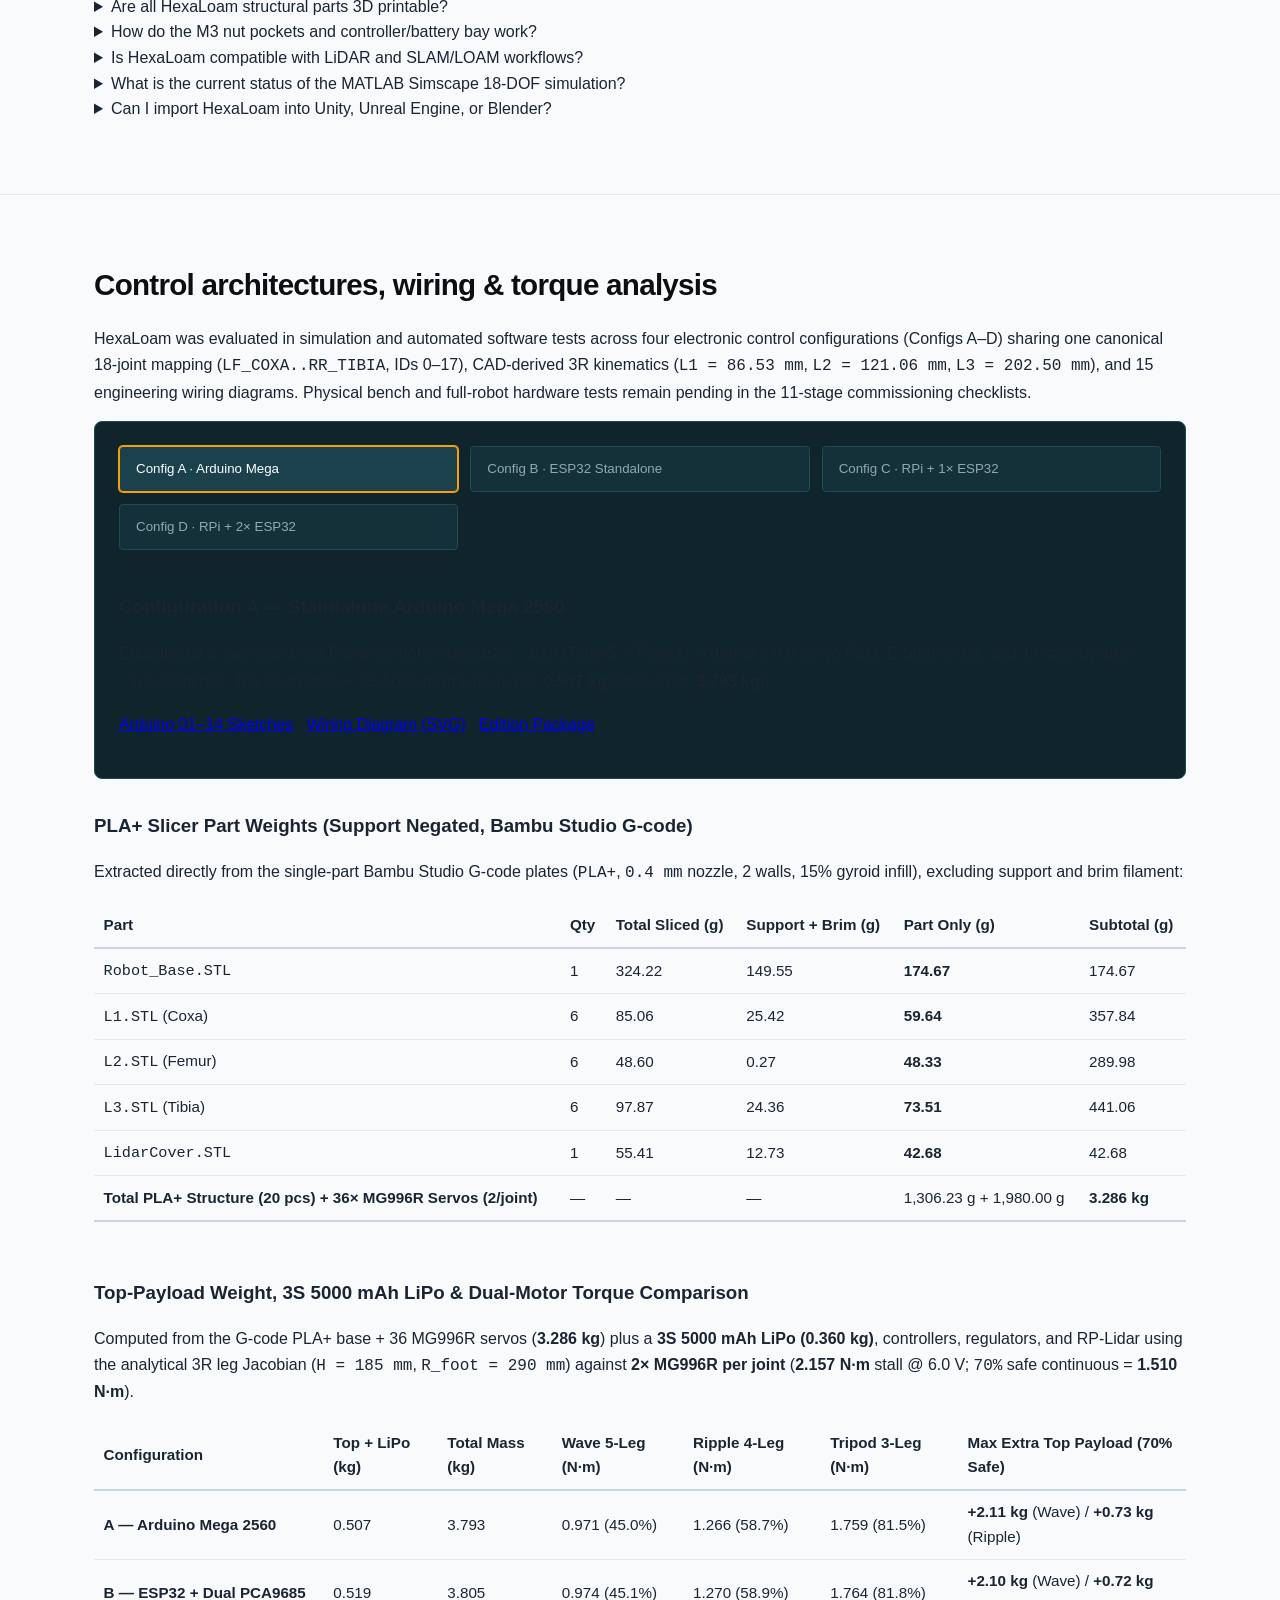
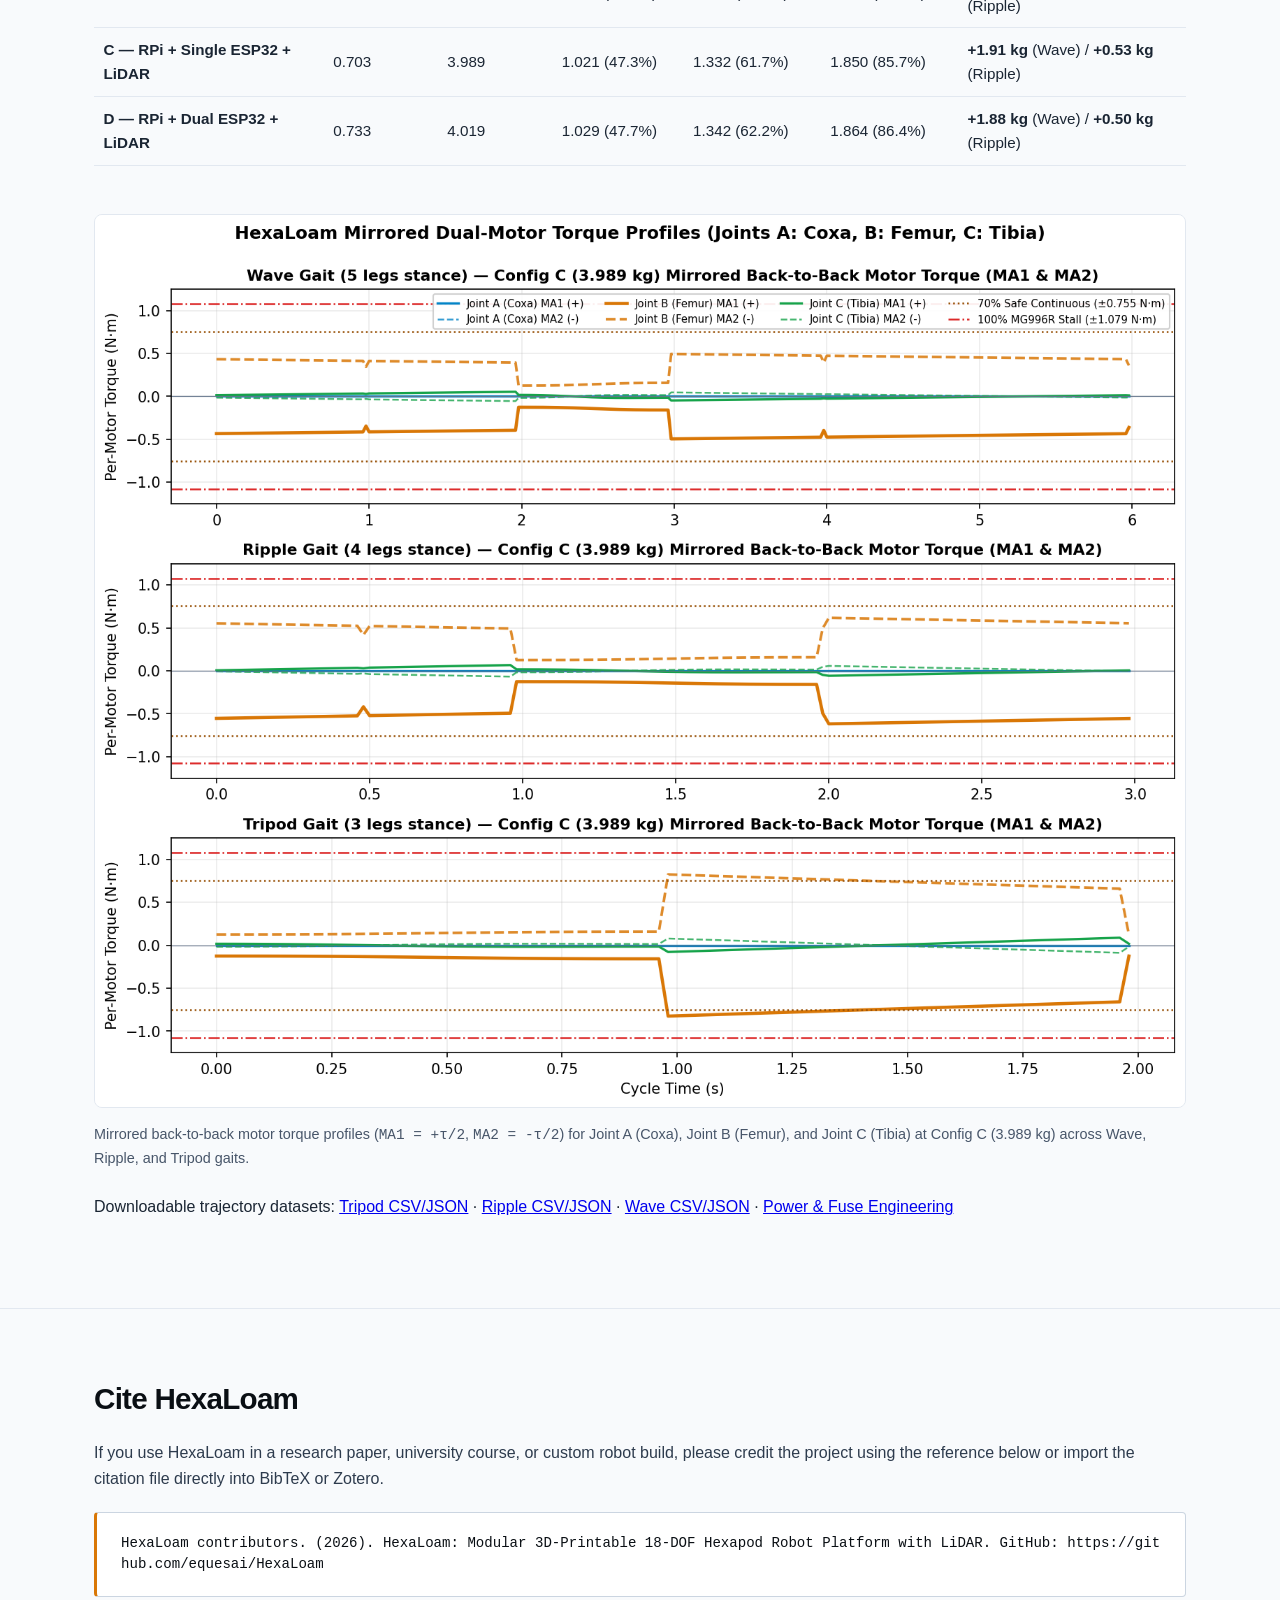
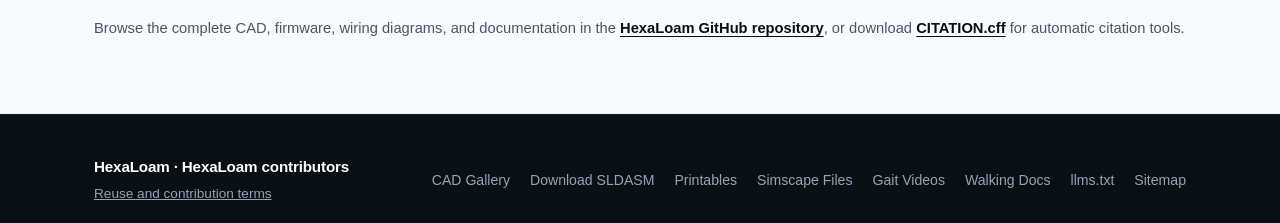
==== commit 54e32f10: "Polish HexaLoam site: fix CAD CTA link, sync Config A-D weights, human-readable citation" ====
--- a/site/index.html
+++ b/site/index.html
@@ -90,15 +90,19 @@
         "alternateName": "HexaLoam 18-DOF Hexapod",
         "url": "https://equesai.github.io/HexaLoam/",
         "codeRepository": "https://github.com/equesai/HexaLoam",
-        "description": "Editable SOLIDWORKS CAD, 20 3D-printable STL/3MF structural parts, five meter-scaled GLB visual meshes, MATLAB Simscape Multibody XML/STEP export, and kinematic walking demonstrations for an 18-DOF hexapod robot with an RP-Lidar reference mount.",
+        "description": "Complete open robotics platform featuring editable SOLIDWORKS CAD, 20 3D-printable PLA+ STL/3MF structural parts, 15 wiring diagrams, Arduino Mega and ESP32 firmware, Raspberry Pi and ROS2 control software, URDF, MATLAB Simscape Multibody files, and Tripod/Ripple/Wave gait demonstrations for an 18-DOF hexapod with an RP-Lidar mount.",
         "programmingLanguage": [
-          "MATLAB",
-          "Python"
+          "C++",
+          "Python",
+          "MATLAB"
         ],
         "runtimePlatform": [
           "SOLIDWORKS",
           "MATLAB R2025b Simscape Multibody",
           "Bambu Studio",
+          "Arduino Mega 2560",
+          "ESP32",
+          "Raspberry Pi / ROS2",
           "Unity",
           "Unreal Engine"
         ],
@@ -270,6 +274,7 @@
         <a href="#gaits" class="nav-item">Gaits</a>
         <a href="videos/" class="nav-item">Videos</a>
         <a href="#simulation" class="nav-item">Simulation</a>
+        <a href="#control" class="nav-item">Control</a>
         <a href="#faq" class="nav-item">FAQ</a>
         <a href="https://github.com/equesai/HexaLoam" class="nav-item nav-repo">GitHub</a>
       </nav>
@@ -290,7 +295,7 @@
             An editable, 3D-printable 18-DOF six-legged robot for crop scouting, LiDAR mapping, and locomotion research. Explore the SOLIDWORKS assembly, adapt the electronics bay, or compare three walking sequences from the same CAD model.
           </p>
           <div class="hero-actions">
-            <a href="https://github.com/equesai/HexaLoam/blob/main/Full_Robot_Assembly.SLDASM" class="cta-btn cta-primary">Explore the CAD</a>
+            <a href="https://github.com/equesai/HexaLoam/blob/main/docs/gallery.md" class="cta-btn cta-primary">Explore the CAD</a>
             <a href="#gaits" class="cta-btn cta-secondary">Watch the gaits</a>
           </div>
         </div>
@@ -317,7 +322,7 @@
               For greenhouse scouting or indoor LOAM experiments, the assembly shows one way to mount an RP-Lidar. Add a camera for crop imagery, then check sensor sightlines, aisle clearance and foot placement for your environment. Field performance remains to be measured.
             </p>
             <p>
-              Print the individual <a href="https://github.com/equesai/HexaLoam/tree/main/Printables">STL parts</a> or start with the <a href="https://github.com/equesai/HexaLoam/blob/main/Printables/Full_Robot.3mf">six-plate Bambu Studio layout</a>. A working build also needs actuators, fasteners, power electronics and control firmware.
+              Print the individual <a href="https://github.com/equesai/HexaLoam/tree/main/Printables">STL parts</a> or start with the <a href="https://github.com/equesai/HexaLoam/blob/main/Printables/Full_Robot.3mf">six-plate Bambu Studio layout</a>. Firmware, wiring diagrams, and Raspberry Pi control software are included in the repository; physical actuators (36× MG996R servos), fasteners, LiPo battery, and controller boards are sourced separately.
             </p>
             <p>
               <a href="https://github.com/equesai/HexaLoam/blob/main/docs/gallery.md" class="text-link">Inspect the complete multi-angle CAD gallery on GitHub</a>
@@ -528,28 +533,28 @@
             <article class="gait-panel active" role="tabpanel" id="panel-cfg-a" aria-labelledby="tab-cfg-a">
               <div class="gait-info">
                 <h3>Configuration A — Standalone Arduino Mega 2560</h3>
-                <p>Educational &amp; low-cost direct PWM control on pins <code>D22..D39</code> (Timer5 + Timer1), external 6.0 V servo PSU, E-Stop on <code>D2</code>, and 14 step-by-step <code>.ino</code> sketches. Top electronics + 4S3P battery mass: <strong>0.707 kg</strong> (total robot: <strong>5.656 kg</strong>).</p>
+                <p>Educational &amp; low-cost direct PWM control on pins <code>D22..D39</code> (Timer5 + Timer1), external 6.0 V servo PSU, E-Stop on <code>D2</code>, and 14 step-by-step <code>.ino</code> sketches. Top electronics + 3S 5000 mAh LiPo mass: <strong>0.507 kg</strong> (total robot: <strong>3.793 kg</strong>).</p>
                 <p><a href="https://github.com/equesai/HexaLoam/tree/main/firmware/arduino/examples">Arduino 01–14 Sketches</a> · <a href="https://github.com/equesai/HexaLoam/blob/main/electronics/wiring/01_arduino_mega_18_servos.svg">Wiring Diagram (SVG)</a> · <a href="https://github.com/equesai/HexaLoam/tree/main/packages/01_arduino_mega_beginner">Edition Package</a></p>
               </div>
             </article>
             <article class="gait-panel" role="tabpanel" id="panel-cfg-b" aria-labelledby="tab-cfg-b">
               <div class="gait-info">
                 <h3>Configuration B — Standalone ESP32 + Dual PCA9685</h3>
-                <p>Single ESP32 DevKit driving dual PCA9685 boards over 3.3 V I2C (<code>GPIO21</code> SDA, <code>GPIO22</code> SCL, addresses <code>0x40</code> &amp; <code>0x41</code>) at 50 Hz with NVS calibration and optional IMU/foot-contact sensors. Top payload mass: <strong>0.719 kg</strong> (total robot: <strong>5.668 kg</strong>).</p>
+                <p>Single ESP32 DevKit driving dual PCA9685 boards over 3.3 V I2C (<code>GPIO21</code> SDA, <code>GPIO22</code> SCL, addresses <code>0x40</code> &amp; <code>0x41</code>) at 50 Hz with NVS calibration and optional IMU/foot-contact sensors. Top electronics + 3S 5000 mAh LiPo mass: <strong>0.519 kg</strong> (total robot: <strong>3.805 kg</strong>).</p>
                 <p><a href="https://github.com/equesai/HexaLoam/tree/main/firmware/esp32/actuator-slave">ESP32 Firmware</a> · <a href="https://github.com/equesai/HexaLoam/blob/main/electronics/wiring/02_esp32_dual_pca9685.svg">Wiring Diagram (SVG)</a> · <a href="https://github.com/equesai/HexaLoam/tree/main/packages/02_esp32_standalone">Edition Package</a></p>
               </div>
             </article>
             <article class="gait-panel" role="tabpanel" id="panel-cfg-c" aria-labelledby="tab-cfg-c">
               <div class="gait-info">
                 <h3>Configuration C — Raspberry Pi + Single ESP32 Slave (Recommended)</h3>
-                <p>Raspberry Pi 4/5 runs Python IK, Tripod/Ripple/Wave gaits, RP-Lidar SLAM, and ROS2, streaming CRC-16 binary packets at <code>460800 baud</code> to one ESP32 18-DOF slave. Top payload mass (incl. Pi + RP-Lidar): <strong>0.903 kg</strong> (total robot: <strong>5.852 kg</strong>).</p>
+                <p>Raspberry Pi 4/5 runs Python IK, Tripod/Ripple/Wave gaits, RP-Lidar SLAM, and ROS2, streaming CRC-16 binary packets at <code>460800 baud</code> to one ESP32 18-DOF slave. Top electronics + RP-Lidar + 3S 5000 mAh LiPo mass: <strong>0.703 kg</strong> (total robot: <strong>3.989 kg</strong>).</p>
                 <p><a href="https://github.com/equesai/HexaLoam/tree/main/software/raspberry-pi">Raspberry Pi Package</a> · <a href="https://github.com/equesai/HexaLoam/blob/main/electronics/wiring/03_rpi_single_esp32_dual_pca9685.svg">Wiring Diagram (SVG)</a> · <a href="https://github.com/equesai/HexaLoam/tree/main/packages/03_rpi_single_esp32">Edition Package</a></p>
               </div>
             </article>
             <article class="gait-panel" role="tabpanel" id="panel-cfg-d" aria-labelledby="tab-cfg-d">
               <div class="gait-info">
                 <h3>Configuration D — Raspberry Pi + Dual ESP32 Slaves (Left/Right)</h3>
-                <p>Distributed actuation with ESP32-A (Left <code>J0..J8</code>, <code>0x40</code>) and ESP32-B (Right <code>J9..J17</code>, <code>0x40</code>), synchronized timestamps, and coordinated dual-side E-Stop. Top payload mass: <strong>0.933 kg</strong> (total robot: <strong>5.882 kg</strong>).</p>
+                <p>Distributed actuation with ESP32-A (Left <code>J0..J8</code>, <code>0x40</code>) and ESP32-B (Right <code>J9..J17</code>, <code>0x40</code>), synchronized timestamps, and coordinated dual-side E-Stop. Top electronics + RP-Lidar + 3S 5000 mAh LiPo mass: <strong>0.733 kg</strong> (total robot: <strong>4.019 kg</strong>).</p>
                 <p><a href="https://github.com/equesai/HexaLoam/tree/main/software/raspberry-pi">Dual-ESP32 Controller</a> · <a href="https://github.com/equesai/HexaLoam/blob/main/electronics/wiring/04_rpi_dual_esp32_single_pca9685_each.svg">Wiring Diagram (SVG)</a> · <a href="https://github.com/equesai/HexaLoam/tree/main/packages/04_rpi_dual_esp32">Edition Package</a></p>
               </div>
             </article>
@@ -652,15 +657,15 @@
 
     <section id="citation" class="content-section citation-section">
       <div class="section-container">
-        <h2 class="section-title">Cite the design</h2>
+        <h2 class="section-title">Cite HexaLoam</h2>
         <p class="citation-intro">
-          If you build upon this mechanical architecture, reference the frozen design commit in your documentation or publication.
+          If you use HexaLoam in a research paper, university course, or custom robot build, please credit the project using the reference below or import the citation file directly into BibTeX or Zotero.
         </p>
         <div class="citation-wrapper">
-          <pre class="citation-box"><code>HexaLoam contributors. (2026). HexaLoam: 3D-Printable Hexapod Robot Platform with LiDAR. Commit 9ff03f0c9c558f973bb2e2860629756cdab8acc8. GitHub: https://github.com/equesai/HexaLoam</code></pre>
+          <pre class="citation-box"><code>HexaLoam contributors. (2026). HexaLoam: Modular 3D-Printable 18-DOF Hexapod Robot Platform with LiDAR. GitHub: https://github.com/equesai/HexaLoam</code></pre>
         </div>
         <p class="citation-links">
-          Find the design files in the <a href="https://github.com/equesai/HexaLoam">HexaLoam GitHub repository</a>. Cite the <a href="https://github.com/equesai/HexaLoam/tree/9ff03f0c9c558f973bb2e2860629756cdab8acc8">design snapshot 9ff03f0</a> using the <a href="https://github.com/equesai/HexaLoam/blob/main/CITATION.cff">citation metadata</a>.
+          Browse the complete CAD, firmware, wiring diagrams, and documentation in the <a href="https://github.com/equesai/HexaLoam">HexaLoam GitHub repository</a>, or download <a href="https://github.com/equesai/HexaLoam/blob/main/CITATION.cff">CITATION.cff</a> for automatic citation tools.
         </p>
       </div>
     </section>
@@ -673,7 +678,8 @@
         <span class="footer-note"><a href="https://github.com/equesai/HexaLoam/blob/main/CONTRIBUTING.md">Reuse and contribution terms</a></span>
       </div>
       <div class="footer-col-right">
-        <a href="https://github.com/equesai/HexaLoam/blob/main/Full_Robot_Assembly.SLDASM">Main Assembly CAD</a>
+        <a href="https://github.com/equesai/HexaLoam/blob/main/docs/gallery.md">CAD Gallery</a>
+        <a href="https://github.com/equesai/HexaLoam/blob/main/Full_Robot_Assembly.SLDASM?raw=1">Download SLDASM</a>
         <a href="https://github.com/equesai/HexaLoam/tree/main/Printables">Printables</a>
         <a href="https://github.com/equesai/HexaLoam/tree/main/simulation/cad-export">Simscape Files</a>
         <a href="videos/">Gait Videos</a>
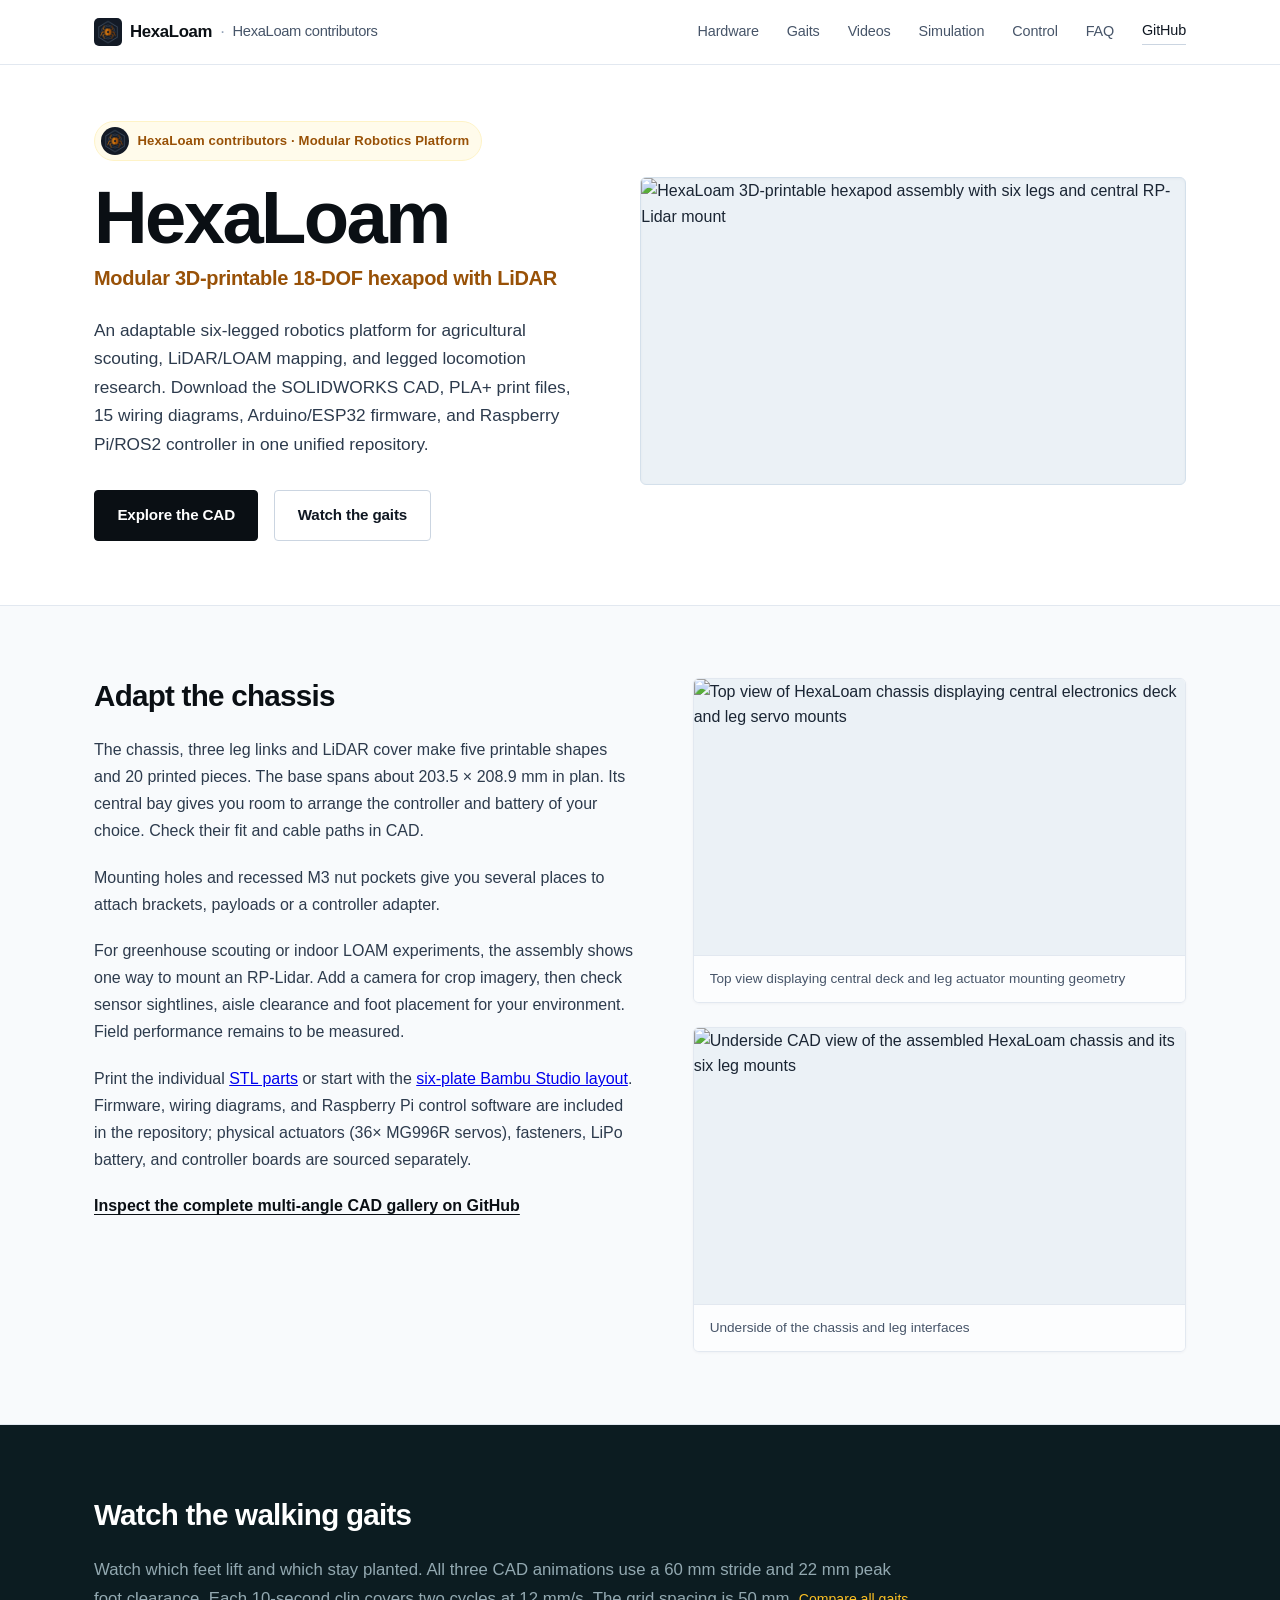
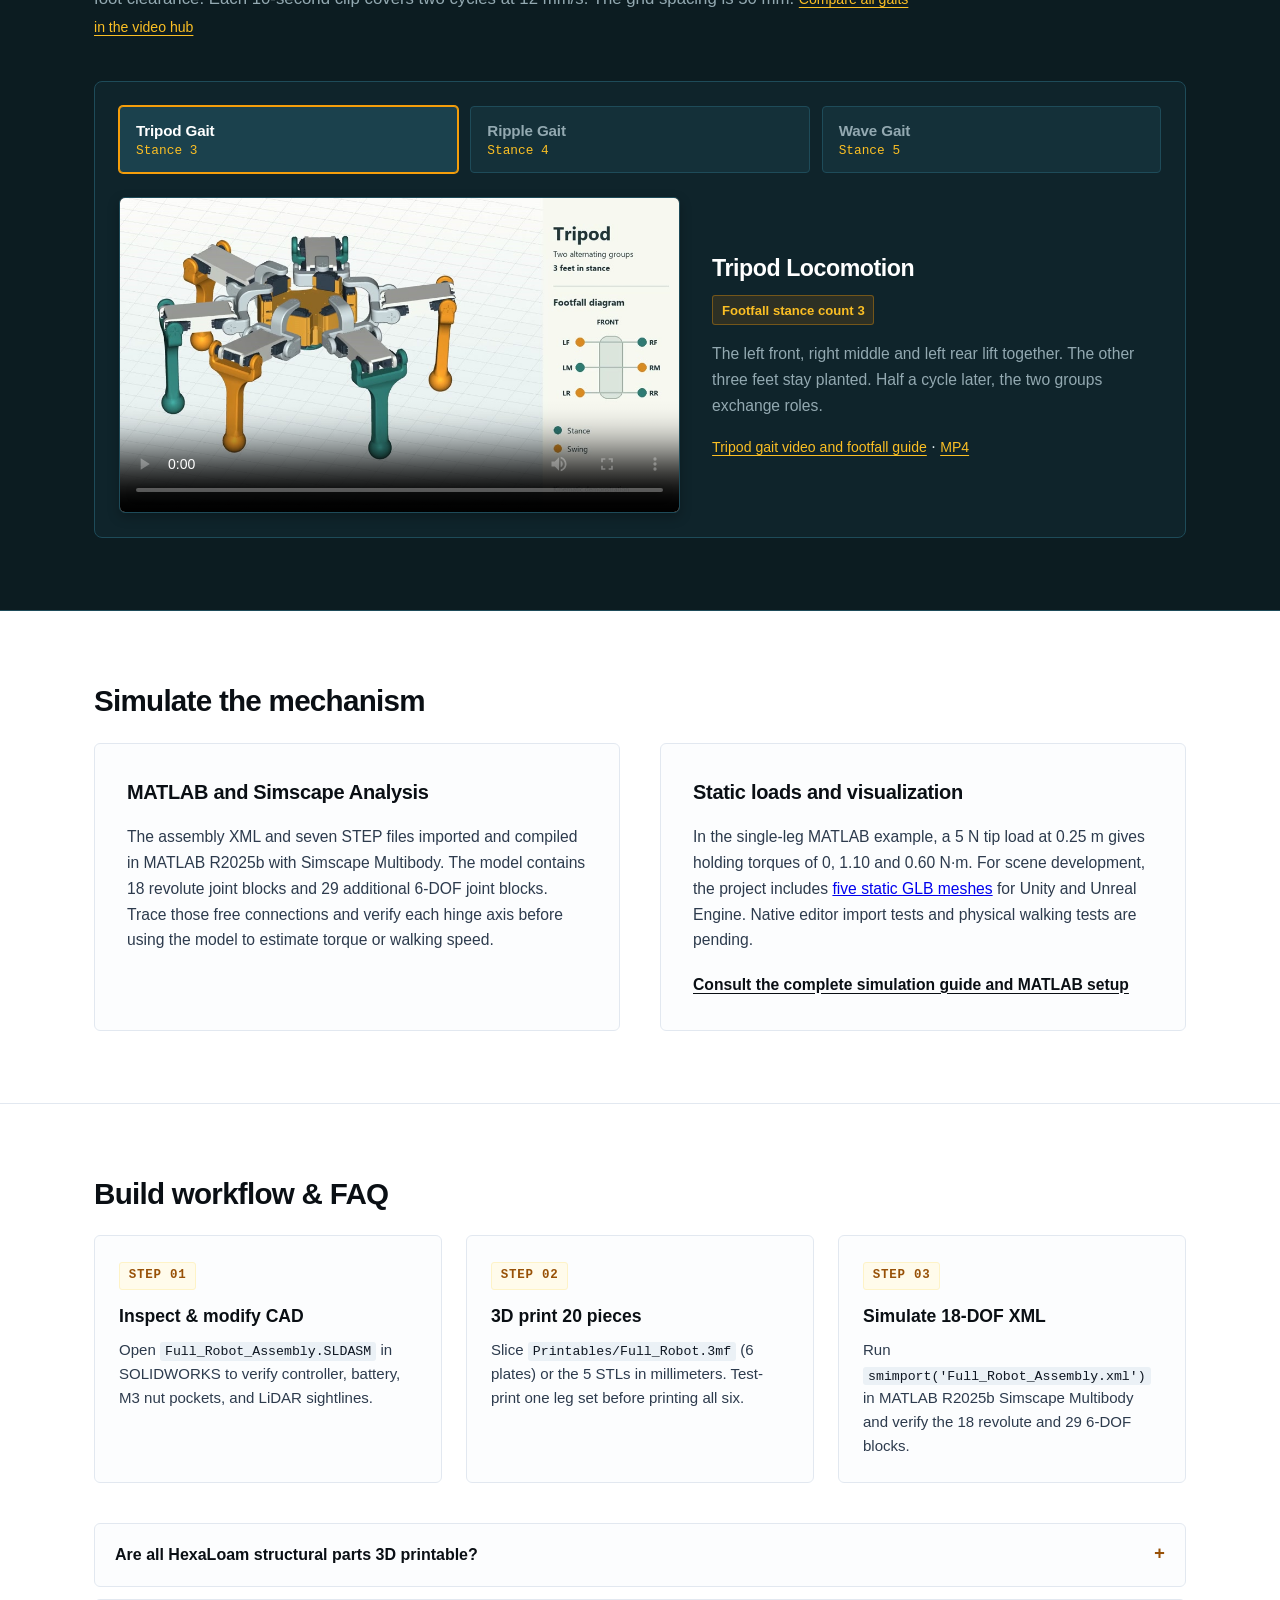
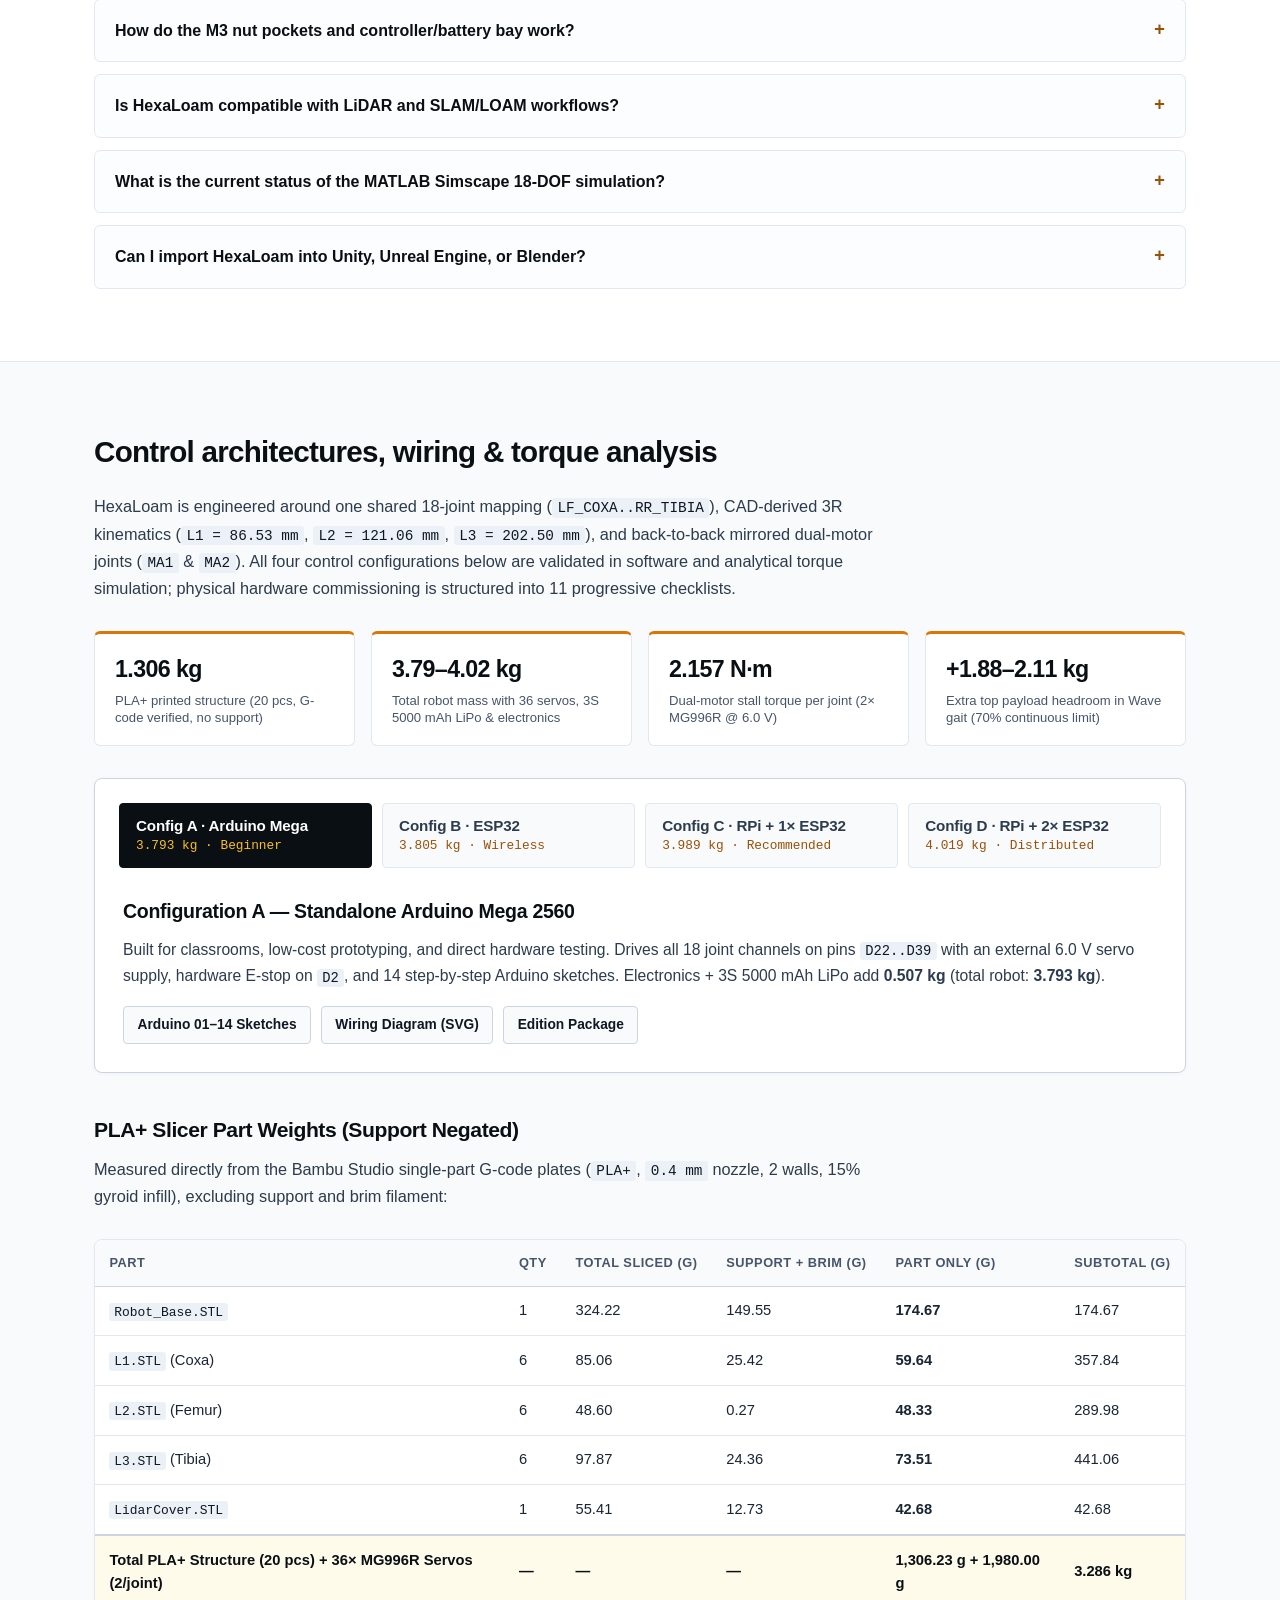
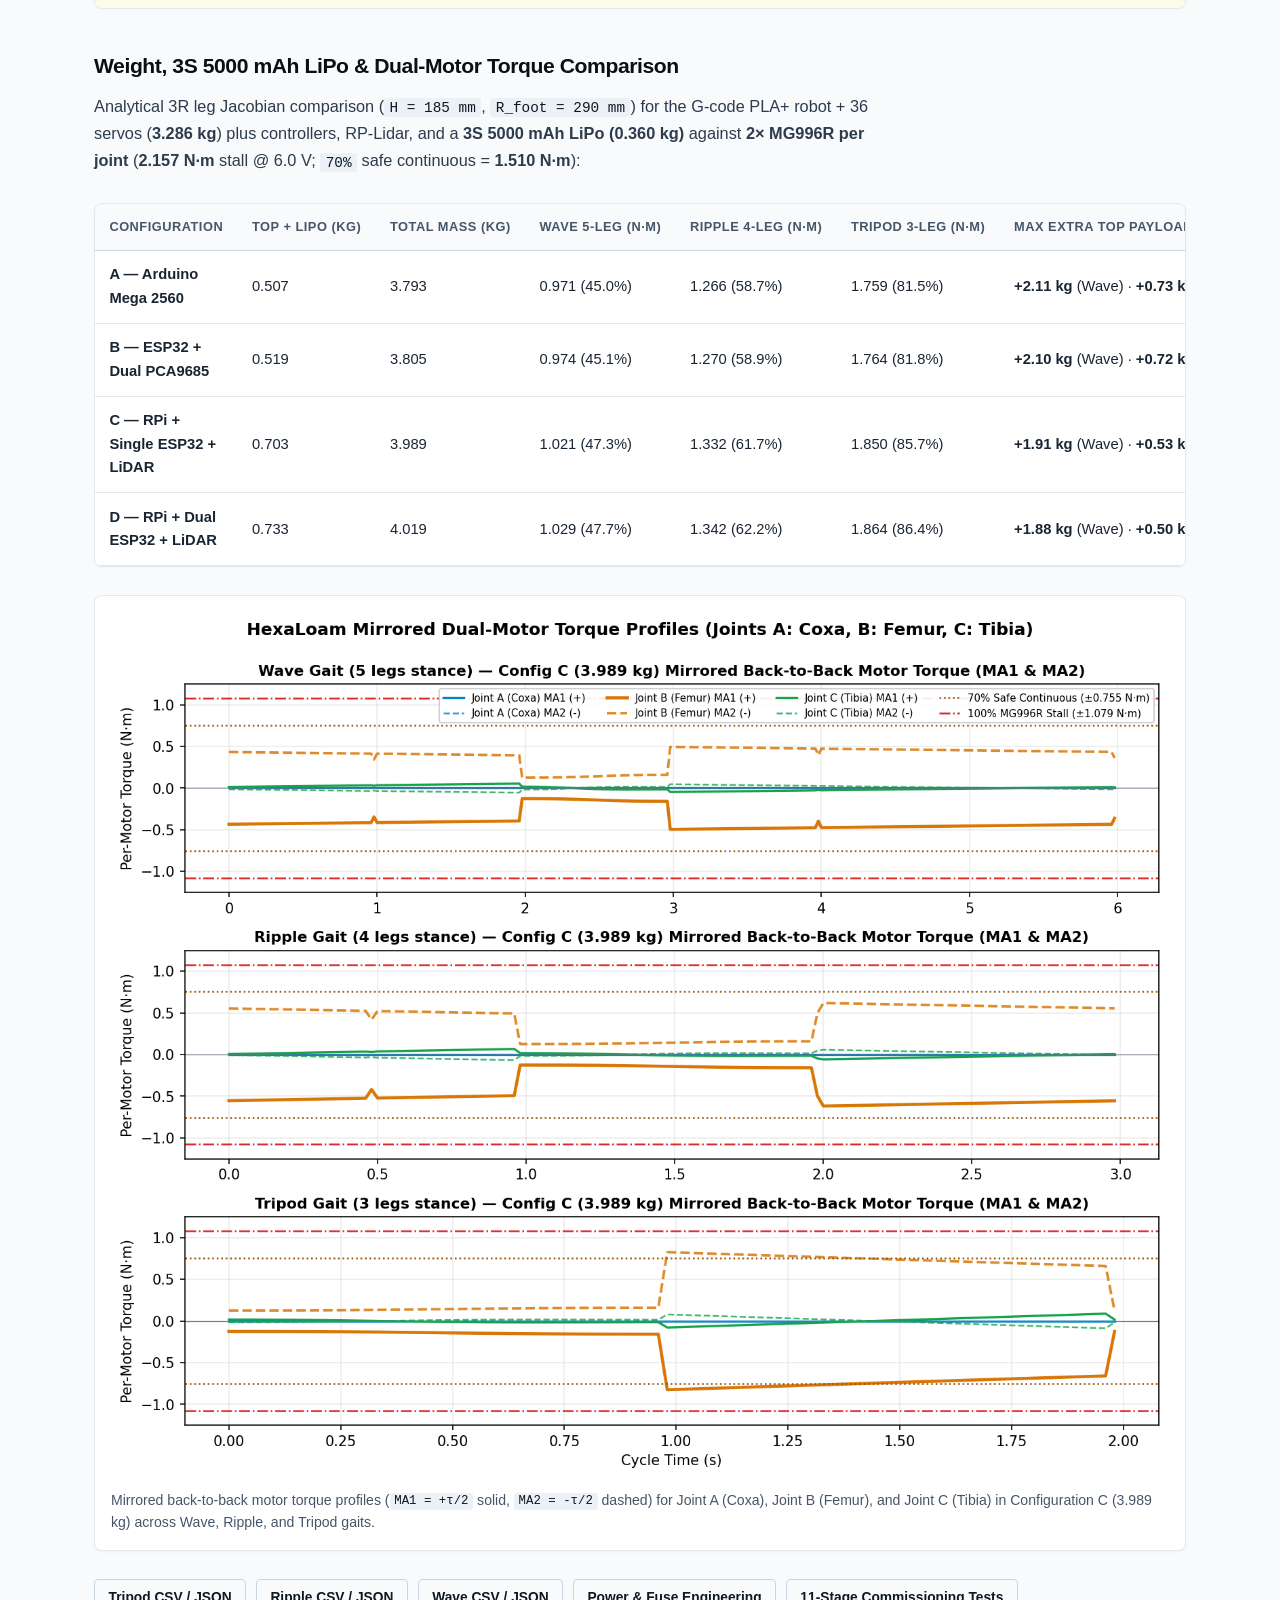
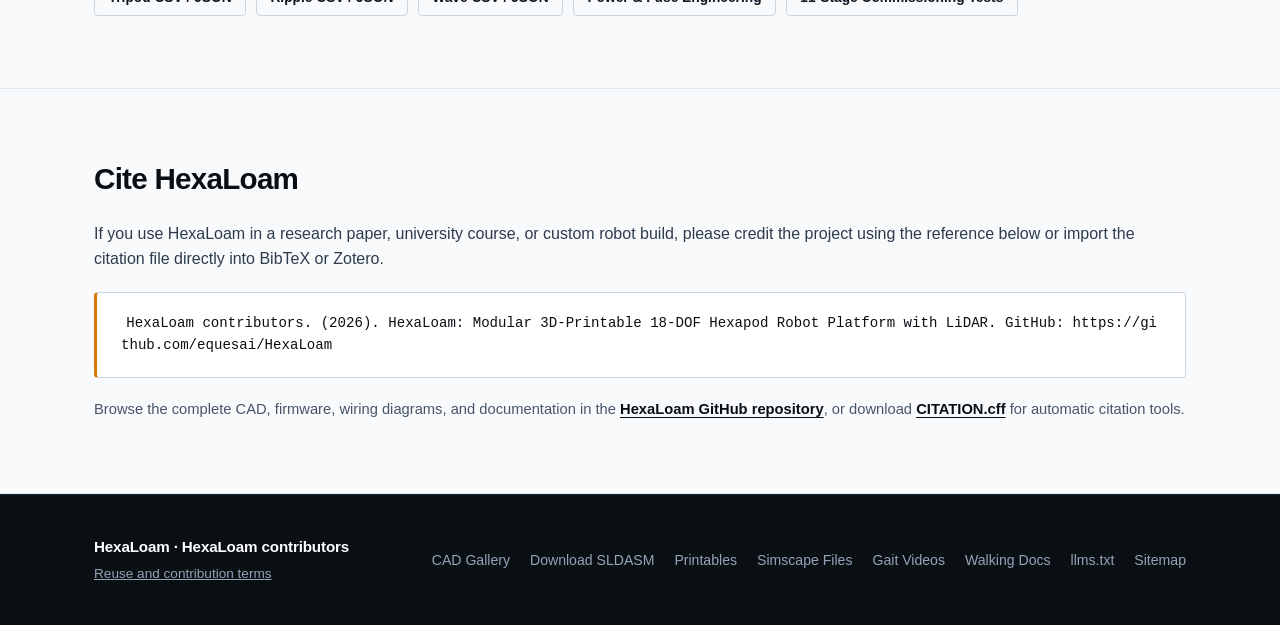
==== commit a990b4f7: "Full UI polish: light config selector, metric strip, styled FAQ/workflow cards, and revised copy" ====
--- a/site/index.html
+++ b/site/index.html
@@ -290,9 +290,9 @@
             <span>HexaLoam contributors · Modular Robotics Platform</span>
           </div>
           <h1 class="hero-title">HexaLoam</h1>
-          <p class="hero-subhead">Modular 3D-printable hexapod with LiDAR</p>
+          <p class="hero-subhead">Modular 3D-printable 18-DOF hexapod with LiDAR</p>
           <p class="hero-lede">
-            An editable, 3D-printable 18-DOF six-legged robot for crop scouting, LiDAR mapping, and locomotion research. Explore the SOLIDWORKS assembly, adapt the electronics bay, or compare three walking sequences from the same CAD model.
+            An adaptable six-legged robotics platform for agricultural scouting, LiDAR/LOAM mapping, and legged locomotion research. Download the SOLIDWORKS CAD, PLA+ print files, 15 wiring diagrams, Arduino/ESP32 firmware, and Raspberry Pi/ROS2 controller in one unified repository.
           </p>
           <div class="hero-actions">
             <a href="https://github.com/equesai/HexaLoam/blob/main/docs/gallery.md" class="cta-btn cta-primary">Explore the CAD</a>
@@ -514,144 +514,197 @@
       </div>
     </section>
 
-    <section id="control" class="content-section">
+    <section id="control" class="content-section control-section">
       <div class="section-container">
         <h2 class="section-title">Control architectures, wiring &amp; torque analysis</h2>
         <p class="section-intro">
-          HexaLoam was evaluated in simulation and automated software tests across four electronic control configurations (Configs A–D) sharing one canonical 18-joint mapping (<code>LF_COXA..RR_TIBIA</code>, IDs 0–17), CAD-derived 3R kinematics (<code>L1 = 86.53 mm</code>, <code>L2 = 121.06 mm</code>, <code>L3 = 202.50 mm</code>), and 15 engineering wiring diagrams. Physical bench and full-robot hardware tests remain pending in the 11-stage commissioning checklists.
+          HexaLoam is engineered around one shared 18-joint mapping (<code>LF_COXA..RR_TIBIA</code>), CAD-derived 3R kinematics (<code>L1 = 86.53 mm</code>, <code>L2 = 121.06 mm</code>, <code>L3 = 202.50 mm</code>), and back-to-back mirrored dual-motor joints (<code>MA1</code> &amp; <code>MA2</code>). All four control configurations below are validated in software and analytical torque simulation; physical hardware commissioning is structured into 11 progressive checklists.
         </p>
+
+        <div class="metric-strip">
+          <div class="metric-card">
+            <span class="metric-value">1.306 kg</span>
+            <span class="metric-label">PLA+ printed structure (20 pcs, G-code verified, no support)</span>
+          </div>
+          <div class="metric-card">
+            <span class="metric-value">3.79–4.02 kg</span>
+            <span class="metric-label">Total robot mass with 36 servos, 3S 5000 mAh LiPo &amp; electronics</span>
+          </div>
+          <div class="metric-card">
+            <span class="metric-value">2.157 N·m</span>
+            <span class="metric-label">Dual-motor stall torque per joint (2× MG996R @ 6.0 V)</span>
+          </div>
+          <div class="metric-card">
+            <span class="metric-value">+1.88–2.11 kg</span>
+            <span class="metric-label">Extra top payload headroom in Wave gait (70% continuous limit)</span>
+          </div>
+        </div>
 
         <div class="gait-viewer config-viewer">
           <div class="gait-tabs" role="tablist" aria-label="Control configuration selector">
-            <button type="button" class="gait-tab active" role="tab" aria-selected="true" aria-controls="panel-cfg-a" id="tab-cfg-a" data-target="panel-cfg-a">Config A · Arduino Mega</button>
-            <button type="button" class="gait-tab" role="tab" aria-selected="false" aria-controls="panel-cfg-b" id="tab-cfg-b" data-target="panel-cfg-b">Config B · ESP32 Standalone</button>
-            <button type="button" class="gait-tab" role="tab" aria-selected="false" aria-controls="panel-cfg-c" id="tab-cfg-c" data-target="panel-cfg-c">Config C · RPi + 1× ESP32</button>
-            <button type="button" class="gait-tab" role="tab" aria-selected="false" aria-controls="panel-cfg-d" id="tab-cfg-d" data-target="panel-cfg-d">Config D · RPi + 2× ESP32</button>
+            <button type="button" class="gait-tab active" role="tab" aria-selected="true" aria-controls="panel-cfg-a" id="tab-cfg-a" data-target="panel-cfg-a">
+              <span class="tab-label">Config A · Arduino Mega</span>
+              <span class="tab-stance">3.793 kg · Beginner</span>
+            </button>
+            <button type="button" class="gait-tab" role="tab" aria-selected="false" aria-controls="panel-cfg-b" id="tab-cfg-b" data-target="panel-cfg-b">
+              <span class="tab-label">Config B · ESP32</span>
+              <span class="tab-stance">3.805 kg · Wireless</span>
+            </button>
+            <button type="button" class="gait-tab" role="tab" aria-selected="false" aria-controls="panel-cfg-c" id="tab-cfg-c" data-target="panel-cfg-c">
+              <span class="tab-label">Config C · RPi + 1× ESP32</span>
+              <span class="tab-stance">3.989 kg · Recommended</span>
+            </button>
+            <button type="button" class="gait-tab" role="tab" aria-selected="false" aria-controls="panel-cfg-d" id="tab-cfg-d" data-target="panel-cfg-d">
+              <span class="tab-label">Config D · RPi + 2× ESP32</span>
+              <span class="tab-stance">4.019 kg · Distributed</span>
+            </button>
           </div>
 
           <div class="gait-panels">
             <article class="gait-panel active" role="tabpanel" id="panel-cfg-a" aria-labelledby="tab-cfg-a">
-              <div class="gait-info">
+              <div class="config-panel-body">
                 <h3>Configuration A — Standalone Arduino Mega 2560</h3>
-                <p>Educational &amp; low-cost direct PWM control on pins <code>D22..D39</code> (Timer5 + Timer1), external 6.0 V servo PSU, E-Stop on <code>D2</code>, and 14 step-by-step <code>.ino</code> sketches. Top electronics + 3S 5000 mAh LiPo mass: <strong>0.507 kg</strong> (total robot: <strong>3.793 kg</strong>).</p>
-                <p><a href="https://github.com/equesai/HexaLoam/tree/main/firmware/arduino/examples">Arduino 01–14 Sketches</a> · <a href="https://github.com/equesai/HexaLoam/blob/main/electronics/wiring/01_arduino_mega_18_servos.svg">Wiring Diagram (SVG)</a> · <a href="https://github.com/equesai/HexaLoam/tree/main/packages/01_arduino_mega_beginner">Edition Package</a></p>
+                <p>Built for classrooms, low-cost prototyping, and direct hardware testing. Drives all 18 joint channels on pins <code>D22..D39</code> with an external 6.0 V servo supply, hardware E-stop on <code>D2</code>, and 14 step-by-step Arduino sketches. Electronics + 3S 5000 mAh LiPo add <strong>0.507 kg</strong> (total robot: <strong>3.793 kg</strong>).</p>
+                <div class="config-links">
+                  <a class="pill-link" href="https://github.com/equesai/HexaLoam/tree/main/firmware/arduino/examples">Arduino 01–14 Sketches</a>
+                  <a class="pill-link" href="https://github.com/equesai/HexaLoam/blob/main/electronics/wiring/01_arduino_mega_18_servos.svg">Wiring Diagram (SVG)</a>
+                  <a class="pill-link" href="https://github.com/equesai/HexaLoam/tree/main/packages/01_arduino_mega_beginner">Edition Package</a>
+                </div>
               </div>
             </article>
             <article class="gait-panel" role="tabpanel" id="panel-cfg-b" aria-labelledby="tab-cfg-b">
-              <div class="gait-info">
+              <div class="config-panel-body">
                 <h3>Configuration B — Standalone ESP32 + Dual PCA9685</h3>
-                <p>Single ESP32 DevKit driving dual PCA9685 boards over 3.3 V I2C (<code>GPIO21</code> SDA, <code>GPIO22</code> SCL, addresses <code>0x40</code> &amp; <code>0x41</code>) at 50 Hz with NVS calibration and optional IMU/foot-contact sensors. Top electronics + 3S 5000 mAh LiPo mass: <strong>0.519 kg</strong> (total robot: <strong>3.805 kg</strong>).</p>
-                <p><a href="https://github.com/equesai/HexaLoam/tree/main/firmware/esp32/actuator-slave">ESP32 Firmware</a> · <a href="https://github.com/equesai/HexaLoam/blob/main/electronics/wiring/02_esp32_dual_pca9685.svg">Wiring Diagram (SVG)</a> · <a href="https://github.com/equesai/HexaLoam/tree/main/packages/02_esp32_standalone">Edition Package</a></p>
+                <p>Compact single-microcontroller wireless platform driving two PCA9685 boards over 3.3 V I2C (<code>GPIO21</code> SDA, <code>GPIO22</code> SCL, addresses <code>0x40</code> &amp; <code>0x41</code>) at 50 Hz, with persistent NVS calibration and optional IMU/foot-contact inputs. Electronics + 3S 5000 mAh LiPo add <strong>0.519 kg</strong> (total robot: <strong>3.805 kg</strong>).</p>
+                <div class="config-links">
+                  <a class="pill-link" href="https://github.com/equesai/HexaLoam/tree/main/firmware/esp32/actuator-slave">ESP32 Firmware</a>
+                  <a class="pill-link" href="https://github.com/equesai/HexaLoam/blob/main/electronics/wiring/02_esp32_dual_pca9685.svg">Wiring Diagram (SVG)</a>
+                  <a class="pill-link" href="https://github.com/equesai/HexaLoam/tree/main/packages/02_esp32_standalone">Edition Package</a>
+                </div>
               </div>
             </article>
             <article class="gait-panel" role="tabpanel" id="panel-cfg-c" aria-labelledby="tab-cfg-c">
-              <div class="gait-info">
+              <div class="config-panel-body">
                 <h3>Configuration C — Raspberry Pi + Single ESP32 Slave (Recommended)</h3>
-                <p>Raspberry Pi 4/5 runs Python IK, Tripod/Ripple/Wave gaits, RP-Lidar SLAM, and ROS2, streaming CRC-16 binary packets at <code>460800 baud</code> to one ESP32 18-DOF slave. Top electronics + RP-Lidar + 3S 5000 mAh LiPo mass: <strong>0.703 kg</strong> (total robot: <strong>3.989 kg</strong>).</p>
-                <p><a href="https://github.com/equesai/HexaLoam/tree/main/software/raspberry-pi">Raspberry Pi Package</a> · <a href="https://github.com/equesai/HexaLoam/blob/main/electronics/wiring/03_rpi_single_esp32_dual_pca9685.svg">Wiring Diagram (SVG)</a> · <a href="https://github.com/equesai/HexaLoam/tree/main/packages/03_rpi_single_esp32">Edition Package</a></p>
+                <p>Recommended for autonomous agricultural scouting and LiDAR/LOAM research. A Raspberry Pi 4 or 5 runs Python inverse kinematics, Tripod/Ripple/Wave gaits, RP-Lidar SLAM, and ROS2, streaming CRC-16 binary packets at <code>460800 baud</code> to one ESP32 actuator slave. Electronics + RP-Lidar + 3S 5000 mAh LiPo add <strong>0.703 kg</strong> (total robot: <strong>3.989 kg</strong>).</p>
+                <div class="config-links">
+                  <a class="pill-link" href="https://github.com/equesai/HexaLoam/tree/main/software/raspberry-pi">Raspberry Pi &amp; ROS2 Package</a>
+                  <a class="pill-link" href="https://github.com/equesai/HexaLoam/blob/main/electronics/wiring/03_rpi_single_esp32_dual_pca9685.svg">Wiring Diagram (SVG)</a>
+                  <a class="pill-link" href="https://github.com/equesai/HexaLoam/tree/main/packages/03_rpi_single_esp32">Edition Package</a>
+                </div>
               </div>
             </article>
             <article class="gait-panel" role="tabpanel" id="panel-cfg-d" aria-labelledby="tab-cfg-d">
-              <div class="gait-info">
+              <div class="config-panel-body">
                 <h3>Configuration D — Raspberry Pi + Dual ESP32 Slaves (Left/Right)</h3>
-                <p>Distributed actuation with ESP32-A (Left <code>J0..J8</code>, <code>0x40</code>) and ESP32-B (Right <code>J9..J17</code>, <code>0x40</code>), synchronized timestamps, and coordinated dual-side E-Stop. Top electronics + RP-Lidar + 3S 5000 mAh LiPo mass: <strong>0.733 kg</strong> (total robot: <strong>4.019 kg</strong>).</p>
-                <p><a href="https://github.com/equesai/HexaLoam/tree/main/software/raspberry-pi">Dual-ESP32 Controller</a> · <a href="https://github.com/equesai/HexaLoam/blob/main/electronics/wiring/04_rpi_dual_esp32_single_pca9685_each.svg">Wiring Diagram (SVG)</a> · <a href="https://github.com/equesai/HexaLoam/tree/main/packages/04_rpi_dual_esp32">Edition Package</a></p>
+                <p>Distributed architecture assigning one ESP32 + PCA9685 (<code>0x40</code>) to each side of the robot (Left <code>J0..J8</code>, Right <code>J9..J17</code>), with synchronized execution timestamps and coordinated dual-side emergency stop. Electronics + RP-Lidar + 3S 5000 mAh LiPo add <strong>0.733 kg</strong> (total robot: <strong>4.019 kg</strong>).</p>
+                <div class="config-links">
+                  <a class="pill-link" href="https://github.com/equesai/HexaLoam/tree/main/software/raspberry-pi">Dual-ESP32 Controller</a>
+                  <a class="pill-link" href="https://github.com/equesai/HexaLoam/blob/main/electronics/wiring/04_rpi_dual_esp32_single_pca9685_each.svg">Wiring Diagram (SVG)</a>
+                  <a class="pill-link" href="https://github.com/equesai/HexaLoam/tree/main/packages/04_rpi_dual_esp32">Edition Package</a>
+                </div>
               </div>
             </article>
           </div>
         </div>
 
-        <h3 style="margin-top:2rem;">PLA+ Slicer Part Weights (Support Negated, Bambu Studio G-code)</h3>
+        <h3 class="subsection-title">PLA+ Slicer Part Weights (Support Negated)</h3>
         <p class="section-intro">
-          Extracted directly from the single-part Bambu Studio G-code plates (<code>PLA+</code>, <code>0.4 mm</code> nozzle, 2 walls, 15% gyroid infill), excluding support and brim filament:
+          Measured directly from the Bambu Studio single-part G-code plates (<code>PLA+</code>, <code>0.4 mm</code> nozzle, 2 walls, 15% gyroid infill), excluding support and brim filament:
         </p>
-        <div style="overflow-x:auto;">
-          <table style="width:100%;border-collapse:collapse;font-size:0.95rem;margin-bottom:1.5rem;">
+        <div class="table-card">
+          <table class="data-table">
             <thead>
-              <tr style="border-bottom:2px solid #cbd5e1;text-align:left;">
-                <th style="padding:0.6rem;">Part</th>
-                <th style="padding:0.6rem;">Qty</th>
-                <th style="padding:0.6rem;">Total Sliced (g)</th>
-                <th style="padding:0.6rem;">Support + Brim (g)</th>
-                <th style="padding:0.6rem;">Part Only (g)</th>
-                <th style="padding:0.6rem;">Subtotal (g)</th>
+              <tr>
+                <th>Part</th>
+                <th>Qty</th>
+                <th>Total Sliced (g)</th>
+                <th>Support + Brim (g)</th>
+                <th>Part Only (g)</th>
+                <th>Subtotal (g)</th>
               </tr>
             </thead>
             <tbody>
-              <tr style="border-bottom:1px solid #e2e8f0;"><td style="padding:0.6rem;"><code>Robot_Base.STL</code></td><td style="padding:0.6rem;">1</td><td style="padding:0.6rem;">324.22</td><td style="padding:0.6rem;">149.55</td><td style="padding:0.6rem;"><strong>174.67</strong></td><td style="padding:0.6rem;">174.67</td></tr>
-              <tr style="border-bottom:1px solid #e2e8f0;"><td style="padding:0.6rem;"><code>L1.STL</code> (Coxa)</td><td style="padding:0.6rem;">6</td><td style="padding:0.6rem;">85.06</td><td style="padding:0.6rem;">25.42</td><td style="padding:0.6rem;"><strong>59.64</strong></td><td style="padding:0.6rem;">357.84</td></tr>
-              <tr style="border-bottom:1px solid #e2e8f0;"><td style="padding:0.6rem;"><code>L2.STL</code> (Femur)</td><td style="padding:0.6rem;">6</td><td style="padding:0.6rem;">48.60</td><td style="padding:0.6rem;">0.27</td><td style="padding:0.6rem;"><strong>48.33</strong></td><td style="padding:0.6rem;">289.98</td></tr>
-              <tr style="border-bottom:1px solid #e2e8f0;"><td style="padding:0.6rem;"><code>L3.STL</code> (Tibia)</td><td style="padding:0.6rem;">6</td><td style="padding:0.6rem;">97.87</td><td style="padding:0.6rem;">24.36</td><td style="padding:0.6rem;"><strong>73.51</strong></td><td style="padding:0.6rem;">441.06</td></tr>
-              <tr style="border-bottom:1px solid #e2e8f0;"><td style="padding:0.6rem;"><code>LidarCover.STL</code></td><td style="padding:0.6rem;">1</td><td style="padding:0.6rem;">55.41</td><td style="padding:0.6rem;">12.73</td><td style="padding:0.6rem;"><strong>42.68</strong></td><td style="padding:0.6rem;">42.68</td></tr>
-              <tr style="border-bottom:2px solid #cbd5e1;background:#f8fafc;"><td style="padding:0.6rem;"><strong>Total PLA+ Structure (20 pcs) + 36× MG996R Servos (2/joint)</strong></td><td style="padding:0.6rem;">—</td><td style="padding:0.6rem;">—</td><td style="padding:0.6rem;">—</td><td style="padding:0.6rem;">1,306.23 g + 1,980.00 g</td><td style="padding:0.6rem;"><strong>3.286 kg</strong></td></tr>
+              <tr><td><code>Robot_Base.STL</code></td><td>1</td><td>324.22</td><td>149.55</td><td><strong>174.67</strong></td><td>174.67</td></tr>
+              <tr><td><code>L1.STL</code> (Coxa)</td><td>6</td><td>85.06</td><td>25.42</td><td><strong>59.64</strong></td><td>357.84</td></tr>
+              <tr><td><code>L2.STL</code> (Femur)</td><td>6</td><td>48.60</td><td>0.27</td><td><strong>48.33</strong></td><td>289.98</td></tr>
+              <tr><td><code>L3.STL</code> (Tibia)</td><td>6</td><td>97.87</td><td>24.36</td><td><strong>73.51</strong></td><td>441.06</td></tr>
+              <tr><td><code>LidarCover.STL</code></td><td>1</td><td>55.41</td><td>12.73</td><td><strong>42.68</strong></td><td>42.68</td></tr>
+              <tr class="row-total"><td>Total PLA+ Structure (20 pcs) + 36× MG996R Servos (2/joint)</td><td>—</td><td>—</td><td>—</td><td>1,306.23 g + 1,980.00 g</td><td>3.286 kg</td></tr>
             </tbody>
           </table>
         </div>
 
-        <h3 style="margin-top:2rem;">Top-Payload Weight, 3S 5000 mAh LiPo &amp; Dual-Motor Torque Comparison</h3>
+        <h3 class="subsection-title">Weight, 3S 5000 mAh LiPo &amp; Dual-Motor Torque Comparison</h3>
         <p class="section-intro">
-          Computed from the G-code PLA+ base + 36 MG996R servos (<strong>3.286 kg</strong>) plus a <strong>3S 5000 mAh LiPo (0.360 kg)</strong>, controllers, regulators, and RP-Lidar using the analytical 3R leg Jacobian (<code>H = 185 mm</code>, <code>R_foot = 290 mm</code>) against <strong>2× MG996R per joint</strong> (<strong>2.157 N·m</strong> stall @ 6.0 V; <code>70%</code> safe continuous = <strong>1.510 N·m</strong>).
+          Analytical 3R leg Jacobian comparison (<code>H = 185 mm</code>, <code>R_foot = 290 mm</code>) for the G-code PLA+ robot + 36 servos (<strong>3.286 kg</strong>) plus controllers, RP-Lidar, and a <strong>3S 5000 mAh LiPo (0.360 kg)</strong> against <strong>2× MG996R per joint</strong> (<strong>2.157 N·m</strong> stall @ 6.0 V; <code>70%</code> safe continuous = <strong>1.510 N·m</strong>):
         </p>
-        <div style="overflow-x:auto;">
-          <table style="width:100%;border-collapse:collapse;font-size:0.95rem;margin-bottom:1.5rem;">
+        <div class="table-card">
+          <table class="data-table">
             <thead>
-              <tr style="border-bottom:2px solid #cbd5e1;text-align:left;">
-                <th style="padding:0.6rem;">Configuration</th>
-                <th style="padding:0.6rem;">Top + LiPo (kg)</th>
-                <th style="padding:0.6rem;">Total Mass (kg)</th>
-                <th style="padding:0.6rem;">Wave 5-Leg (N·m)</th>
-                <th style="padding:0.6rem;">Ripple 4-Leg (N·m)</th>
-                <th style="padding:0.6rem;">Tripod 3-Leg (N·m)</th>
-                <th style="padding:0.6rem;">Max Extra Top Payload (70% Safe)</th>
+              <tr>
+                <th>Configuration</th>
+                <th>Top + LiPo (kg)</th>
+                <th>Total Mass (kg)</th>
+                <th>Wave 5-Leg (N·m)</th>
+                <th>Ripple 4-Leg (N·m)</th>
+                <th>Tripod 3-Leg (N·m)</th>
+                <th>Max Extra Top Payload (70% Safe)</th>
               </tr>
             </thead>
             <tbody>
-              <tr style="border-bottom:1px solid #e2e8f0;">
-                <td style="padding:0.6rem;"><strong>A — Arduino Mega 2560</strong></td>
-                <td style="padding:0.6rem;">0.507</td>
-                <td style="padding:0.6rem;">3.793</td>
-                <td style="padding:0.6rem;">0.971 (45.0%)</td>
-                <td style="padding:0.6rem;">1.266 (58.7%)</td>
-                <td style="padding:0.6rem;">1.759 (81.5%)</td>
-                <td style="padding:0.6rem;"><strong>+2.11 kg</strong> (Wave) / <strong>+0.73 kg</strong> (Ripple)</td>
+              <tr>
+                <td><strong>A — Arduino Mega 2560</strong></td>
+                <td>0.507</td>
+                <td>3.793</td>
+                <td>0.971 (45.0%)</td>
+                <td>1.266 (58.7%)</td>
+                <td>1.759 (81.5%)</td>
+                <td><strong>+2.11 kg</strong> (Wave) · <strong>+0.73 kg</strong> (Ripple)</td>
               </tr>
-              <tr style="border-bottom:1px solid #e2e8f0;">
-                <td style="padding:0.6rem;"><strong>B — ESP32 + Dual PCA9685</strong></td>
-                <td style="padding:0.6rem;">0.519</td>
-                <td style="padding:0.6rem;">3.805</td>
-                <td style="padding:0.6rem;">0.974 (45.1%)</td>
-                <td style="padding:0.6rem;">1.270 (58.9%)</td>
-                <td style="padding:0.6rem;">1.764 (81.8%)</td>
-                <td style="padding:0.6rem;"><strong>+2.10 kg</strong> (Wave) / <strong>+0.72 kg</strong> (Ripple)</td>
+              <tr>
+                <td><strong>B — ESP32 + Dual PCA9685</strong></td>
+                <td>0.519</td>
+                <td>3.805</td>
+                <td>0.974 (45.1%)</td>
+                <td>1.270 (58.9%)</td>
+                <td>1.764 (81.8%)</td>
+                <td><strong>+2.10 kg</strong> (Wave) · <strong>+0.72 kg</strong> (Ripple)</td>
               </tr>
-              <tr style="border-bottom:1px solid #e2e8f0;">
-                <td style="padding:0.6rem;"><strong>C — RPi + Single ESP32 + LiDAR</strong></td>
-                <td style="padding:0.6rem;">0.703</td>
-                <td style="padding:0.6rem;">3.989</td>
-                <td style="padding:0.6rem;">1.021 (47.3%)</td>
-                <td style="padding:0.6rem;">1.332 (61.7%)</td>
-                <td style="padding:0.6rem;">1.850 (85.7%)</td>
-                <td style="padding:0.6rem;"><strong>+1.91 kg</strong> (Wave) / <strong>+0.53 kg</strong> (Ripple)</td>
+              <tr>
+                <td><strong>C — RPi + Single ESP32 + LiDAR</strong></td>
+                <td>0.703</td>
+                <td>3.989</td>
+                <td>1.021 (47.3%)</td>
+                <td>1.332 (61.7%)</td>
+                <td>1.850 (85.7%)</td>
+                <td><strong>+1.91 kg</strong> (Wave) · <strong>+0.53 kg</strong> (Ripple)</td>
               </tr>
-              <tr style="border-bottom:1px solid #e2e8f0;">
-                <td style="padding:0.6rem;"><strong>D — RPi + Dual ESP32 + LiDAR</strong></td>
-                <td style="padding:0.6rem;">0.733</td>
-                <td style="padding:0.6rem;">4.019</td>
-                <td style="padding:0.6rem;">1.029 (47.7%)</td>
-                <td style="padding:0.6rem;">1.342 (62.2%)</td>
-                <td style="padding:0.6rem;">1.864 (86.4%)</td>
-                <td style="padding:0.6rem;"><strong>+1.88 kg</strong> (Wave) / <strong>+0.50 kg</strong> (Ripple)</td>
+              <tr>
+                <td><strong>D — RPi + Dual ESP32 + LiDAR</strong></td>
+                <td>0.733</td>
+                <td>4.019</td>
+                <td>1.029 (47.7%)</td>
+                <td>1.342 (62.2%)</td>
+                <td>1.864 (86.4%)</td>
+                <td><strong>+1.88 kg</strong> (Wave) · <strong>+0.50 kg</strong> (Ripple)</td>
               </tr>
             </tbody>
           </table>
         </div>
-        <figure style="margin:1.5rem 0;">
-          <img src="assets/motor_torque_profile.png" alt="Mirrored back-to-back MA1 and MA2 motor torque profiles for Joints A (Coxa), B (Femur), and C (Tibia) across Wave, Ripple, and Tripod gaits" width="1050" height="850" loading="lazy" style="width:100%;height:auto;border:1px solid #e2e8f0;border-radius:8px;">
-          <figcaption style="font-size:0.9rem;color:#475569;margin-top:0.5rem;">Mirrored back-to-back motor torque profiles (<code>MA1 = +τ/2</code>, <code>MA2 = -τ/2</code>) for Joint A (Coxa), Joint B (Femur), and Joint C (Tibia) at Config C (3.989 kg) across Wave, Ripple, and Tripod gaits.</figcaption>
+
+        <figure class="figure-card">
+          <img src="assets/motor_torque_profile.png" alt="Mirrored back-to-back MA1 and MA2 motor torque profiles for Joints A (Coxa), B (Femur), and C (Tibia) across Wave, Ripple, and Tripod gaits" width="1050" height="850" loading="lazy">
+          <figcaption>Mirrored back-to-back motor torque profiles (<code>MA1 = +τ/2</code> solid, <code>MA2 = -τ/2</code> dashed) for Joint A (Coxa), Joint B (Femur), and Joint C (Tibia) in Configuration C (3.989 kg) across Wave, Ripple, and Tripod gaits.</figcaption>
         </figure>
-        <p class="section-intro">
-          Downloadable trajectory datasets: <a href="https://github.com/equesai/HexaLoam/tree/main/demonstrations/tripod">Tripod CSV/JSON</a> · <a href="https://github.com/equesai/HexaLoam/tree/main/demonstrations/ripple">Ripple CSV/JSON</a> · <a href="https://github.com/equesai/HexaLoam/tree/main/demonstrations/wave">Wave CSV/JSON</a> · <a href="https://github.com/equesai/HexaLoam/blob/main/electronics/power/POWER_ENGINEERING.md">Power &amp; Fuse Engineering</a>
-        </p>
+
+        <div class="config-links">
+          <a class="pill-link" href="https://github.com/equesai/HexaLoam/tree/main/demonstrations/tripod">Tripod CSV / JSON</a>
+          <a class="pill-link" href="https://github.com/equesai/HexaLoam/tree/main/demonstrations/ripple">Ripple CSV / JSON</a>
+          <a class="pill-link" href="https://github.com/equesai/HexaLoam/tree/main/demonstrations/wave">Wave CSV / JSON</a>
+          <a class="pill-link" href="https://github.com/equesai/HexaLoam/blob/main/electronics/power/POWER_ENGINEERING.md">Power &amp; Fuse Engineering</a>
+          <a class="pill-link" href="https://github.com/equesai/HexaLoam/tree/main/testing">11-Stage Commissioning Tests</a>
+        </div>
       </div>
     </section>
 
--- a/site/project.css
+++ b/site/project.css
@@ -761,3 +761,392 @@
   .header-container { min-height: var(--header-height); height: auto; flex-wrap: wrap; gap: .25rem; padding-block: .5rem; }
   .nav-menu { flex-wrap: wrap; }
 }
+
+
+/* ==========================================================================
+   Brand Lockup, Workflow Cards, FAQ Accordion, Control Selector & Data Tables
+   ========================================================================== */
+
+.brand-mark {
+  border-radius: 5px;
+  display: block;
+  flex-shrink: 0;
+}
+
+.brand-divider {
+  color: var(--ink-400);
+  font-weight: 400;
+}
+
+.brand-org {
+  color: var(--ink-600);
+  font-weight: 500;
+  font-size: 0.92rem;
+}
+
+.hero-brand-eyebrow {
+  display: inline-flex;
+  align-items: center;
+  gap: 0.55rem;
+  padding: 0.3rem 0.75rem 0.3rem 0.35rem;
+  margin-bottom: 1.15rem;
+  background-color: var(--amber-50);
+  border: 1px solid var(--amber-100);
+  border-radius: 999px;
+  font-size: 0.82rem;
+  font-weight: 600;
+  color: #985107;
+  letter-spacing: 0.01em;
+}
+
+.hero-logo-mark {
+  border-radius: 999px;
+  display: block;
+}
+
+.section-intro {
+  margin: 0 0 1.75rem;
+  max-width: 780px;
+  font-size: 1.02rem;
+  line-height: 1.68;
+  color: var(--ink-700);
+}
+
+/* Metric Summary Strip */
+.metric-strip {
+  display: grid;
+  grid-template-columns: repeat(4, minmax(0, 1fr));
+  gap: 1rem;
+  margin: 0 0 2rem;
+}
+
+.metric-card {
+  background-color: var(--surface-pure);
+  border: 1px solid var(--border-hairline);
+  border-top: 3px solid var(--amber-600);
+  border-radius: 6px;
+  padding: 1.1rem 1.25rem;
+}
+
+.metric-value {
+  display: block;
+  font-size: 1.45rem;
+  font-weight: 800;
+  letter-spacing: -0.025em;
+  color: var(--ink-950);
+  font-variant-numeric: tabular-nums;
+}
+
+.metric-label {
+  display: block;
+  margin-top: 0.2rem;
+  font-size: 0.82rem;
+  color: var(--ink-600);
+  line-height: 1.35;
+}
+
+/* Control Section & Light Config Viewer */
+.control-section {
+  background-color: var(--surface-base);
+}
+
+.config-viewer {
+  background-color: var(--surface-pure);
+  border: 1px solid var(--border-fine);
+  border-radius: 8px;
+  padding: 1.5rem;
+  box-shadow: 0 1px 4px rgba(15, 23, 42, 0.04);
+}
+
+.config-viewer .gait-tabs {
+  grid-template-columns: repeat(4, minmax(0, 1fr));
+  gap: 0.65rem;
+  margin-bottom: 1.25rem;
+}
+
+.config-viewer .gait-tab {
+  background-color: var(--surface-base);
+  border: 1px solid var(--border-hairline);
+  color: var(--ink-700);
+  padding: 0.85rem 1rem;
+}
+
+.config-viewer .gait-tab:hover {
+  background-color: var(--surface-studio);
+  color: var(--ink-950);
+  border-color: var(--border-fine);
+}
+
+.config-viewer .gait-tab.active {
+  background-color: var(--ink-950);
+  border-color: var(--ink-950);
+  color: #ffffff;
+  box-shadow: none;
+}
+
+.config-viewer .gait-tab.active .tab-stance {
+  color: var(--amber-400);
+}
+
+.config-viewer .tab-stance {
+  color: #985107;
+}
+
+.config-panel-body {
+  padding: 0.5rem 0.25rem 0.25rem;
+}
+
+.config-panel-body h3 {
+  margin: 0 0 0.6rem;
+  font-size: 1.22rem;
+  font-weight: 700;
+  color: var(--ink-950);
+  letter-spacing: -0.015em;
+}
+
+.config-panel-body p {
+  margin: 0 0 0.85rem;
+  color: var(--ink-700);
+  font-size: 0.98rem;
+  line-height: 1.65;
+}
+
+.config-links {
+  display: flex;
+  flex-wrap: wrap;
+  gap: 0.6rem;
+  margin-top: 1rem;
+}
+
+.pill-link {
+  display: inline-flex;
+  align-items: center;
+  padding: 0.42rem 0.85rem;
+  font-size: 0.86rem;
+  font-weight: 600;
+  color: var(--ink-900);
+  background-color: var(--surface-base);
+  border: 1px solid var(--border-fine);
+  border-radius: 4px;
+  text-decoration: none;
+  transition: all 0.15s ease;
+}
+
+.pill-link:hover {
+  border-color: var(--amber-600);
+  color: #985107;
+  background-color: var(--amber-50);
+}
+
+/* Engineering Data Tables & Figures */
+.subsection-title {
+  margin: 2.5rem 0 0.6rem;
+  font-size: 1.32rem;
+  font-weight: 700;
+  letter-spacing: -0.02em;
+  color: var(--ink-950);
+}
+
+.table-card {
+  background-color: var(--surface-pure);
+  border: 1px solid var(--border-hairline);
+  border-radius: 8px;
+  overflow-x: auto;
+  margin-bottom: 1.5rem;
+  box-shadow: 0 1px 3px rgba(15, 23, 42, 0.03);
+}
+
+.data-table {
+  width: 100%;
+  border-collapse: collapse;
+  font-size: 0.92rem;
+  font-variant-numeric: tabular-nums;
+}
+
+.data-table th {
+  padding: 0.8rem 0.9rem;
+  text-align: left;
+  font-size: 0.8rem;
+  font-weight: 700;
+  text-transform: uppercase;
+  letter-spacing: 0.04em;
+  color: var(--ink-600);
+  background-color: var(--surface-base);
+  border-bottom: 1px solid var(--border-fine);
+  white-space: nowrap;
+}
+
+.data-table td {
+  padding: 0.78rem 0.9rem;
+  color: var(--ink-800);
+  border-bottom: 1px solid var(--border-hairline);
+}
+
+.data-table tbody tr:hover {
+  background-color: var(--surface-base);
+}
+
+.data-table tr.row-total td {
+  background-color: var(--amber-50);
+  font-weight: 700;
+  color: var(--ink-950);
+  border-top: 2px solid var(--border-fine);
+  border-bottom: none;
+}
+
+.figure-card {
+  margin: 1.75rem 0;
+  background-color: var(--surface-pure);
+  border: 1px solid var(--border-hairline);
+  border-radius: 8px;
+  padding: 1rem;
+  box-shadow: 0 1px 3px rgba(15, 23, 42, 0.04);
+}
+
+.figure-card img {
+  display: block;
+  width: 100%;
+  height: auto;
+  border-radius: 4px;
+}
+
+.figure-card figcaption {
+  margin-top: 0.75rem;
+  font-size: 0.88rem;
+  color: var(--ink-600);
+  line-height: 1.55;
+}
+
+/* Build Workflow & FAQ Section */
+.faq-section {
+  background-color: var(--surface-pure);
+}
+
+.workflow-steps {
+  display: grid;
+  grid-template-columns: repeat(3, minmax(0, 1fr));
+  gap: 1.5rem;
+  margin-bottom: 2.5rem;
+}
+
+.workflow-step {
+  background-color: var(--surface-card);
+  border: 1px solid var(--border-hairline);
+  border-radius: 6px;
+  padding: 1.5rem;
+}
+
+.workflow-step-num {
+  display: inline-block;
+  font-family: var(--font-mono);
+  font-size: 0.78rem;
+  font-weight: 700;
+  text-transform: uppercase;
+  letter-spacing: 0.06em;
+  color: #985107;
+  background-color: var(--amber-50);
+  border: 1px solid var(--amber-100);
+  padding: 0.18rem 0.55rem;
+  border-radius: 3px;
+  margin-bottom: 0.75rem;
+}
+
+.workflow-step-title {
+  margin: 0 0 0.5rem;
+  font-size: 1.1rem;
+  font-weight: 700;
+  color: var(--ink-950);
+}
+
+.workflow-step p {
+  margin: 0;
+  font-size: 0.94rem;
+  line-height: 1.6;
+  color: var(--ink-700);
+}
+
+.faq-list {
+  display: flex;
+  flex-direction: column;
+  gap: 0.75rem;
+}
+
+.faq-item {
+  background-color: var(--surface-card);
+  border: 1px solid var(--border-hairline);
+  border-radius: 6px;
+  padding: 1rem 1.25rem;
+  transition: border-color 0.15s ease;
+}
+
+.faq-item[open] {
+  border-color: var(--border-fine);
+  background-color: var(--surface-pure);
+}
+
+.faq-question {
+  cursor: pointer;
+  font-weight: 600;
+  font-size: 1rem;
+  color: var(--ink-950);
+  list-style: none;
+  display: flex;
+  justify-content: space-between;
+  align-items: center;
+  gap: 1rem;
+}
+
+.faq-question::-webkit-details-marker {
+  display: none;
+}
+
+.faq-question::after {
+  content: "+";
+  font-family: var(--font-mono);
+  font-size: 1.15rem;
+  color: #985107;
+  flex-shrink: 0;
+}
+
+.faq-item[open] .faq-question::after {
+  content: "−";
+}
+
+.faq-answer {
+  margin: 0.85rem 0 0;
+  padding-top: 0.75rem;
+  border-top: 1px solid var(--border-hairline);
+  font-size: 0.95rem;
+  line-height: 1.65;
+  color: var(--ink-700);
+}
+
+code {
+  font-family: var(--font-mono);
+  font-size: 0.88em;
+  background-color: var(--surface-studio);
+  color: var(--ink-900);
+  padding: 0.12em 0.38em;
+  border-radius: 3px;
+}
+
+@media (max-width: 960px) {
+  .metric-strip {
+    grid-template-columns: repeat(2, minmax(0, 1fr));
+  }
+  .config-viewer .gait-tabs {
+    grid-template-columns: repeat(2, minmax(0, 1fr));
+  }
+  .workflow-steps {
+    grid-template-columns: 1fr;
+  }
+}
+
+@media (max-width: 640px) {
+  .metric-strip {
+    grid-template-columns: 1fr;
+  }
+  .config-viewer .gait-tabs {
+    grid-template-columns: 1fr;
+  }
+}
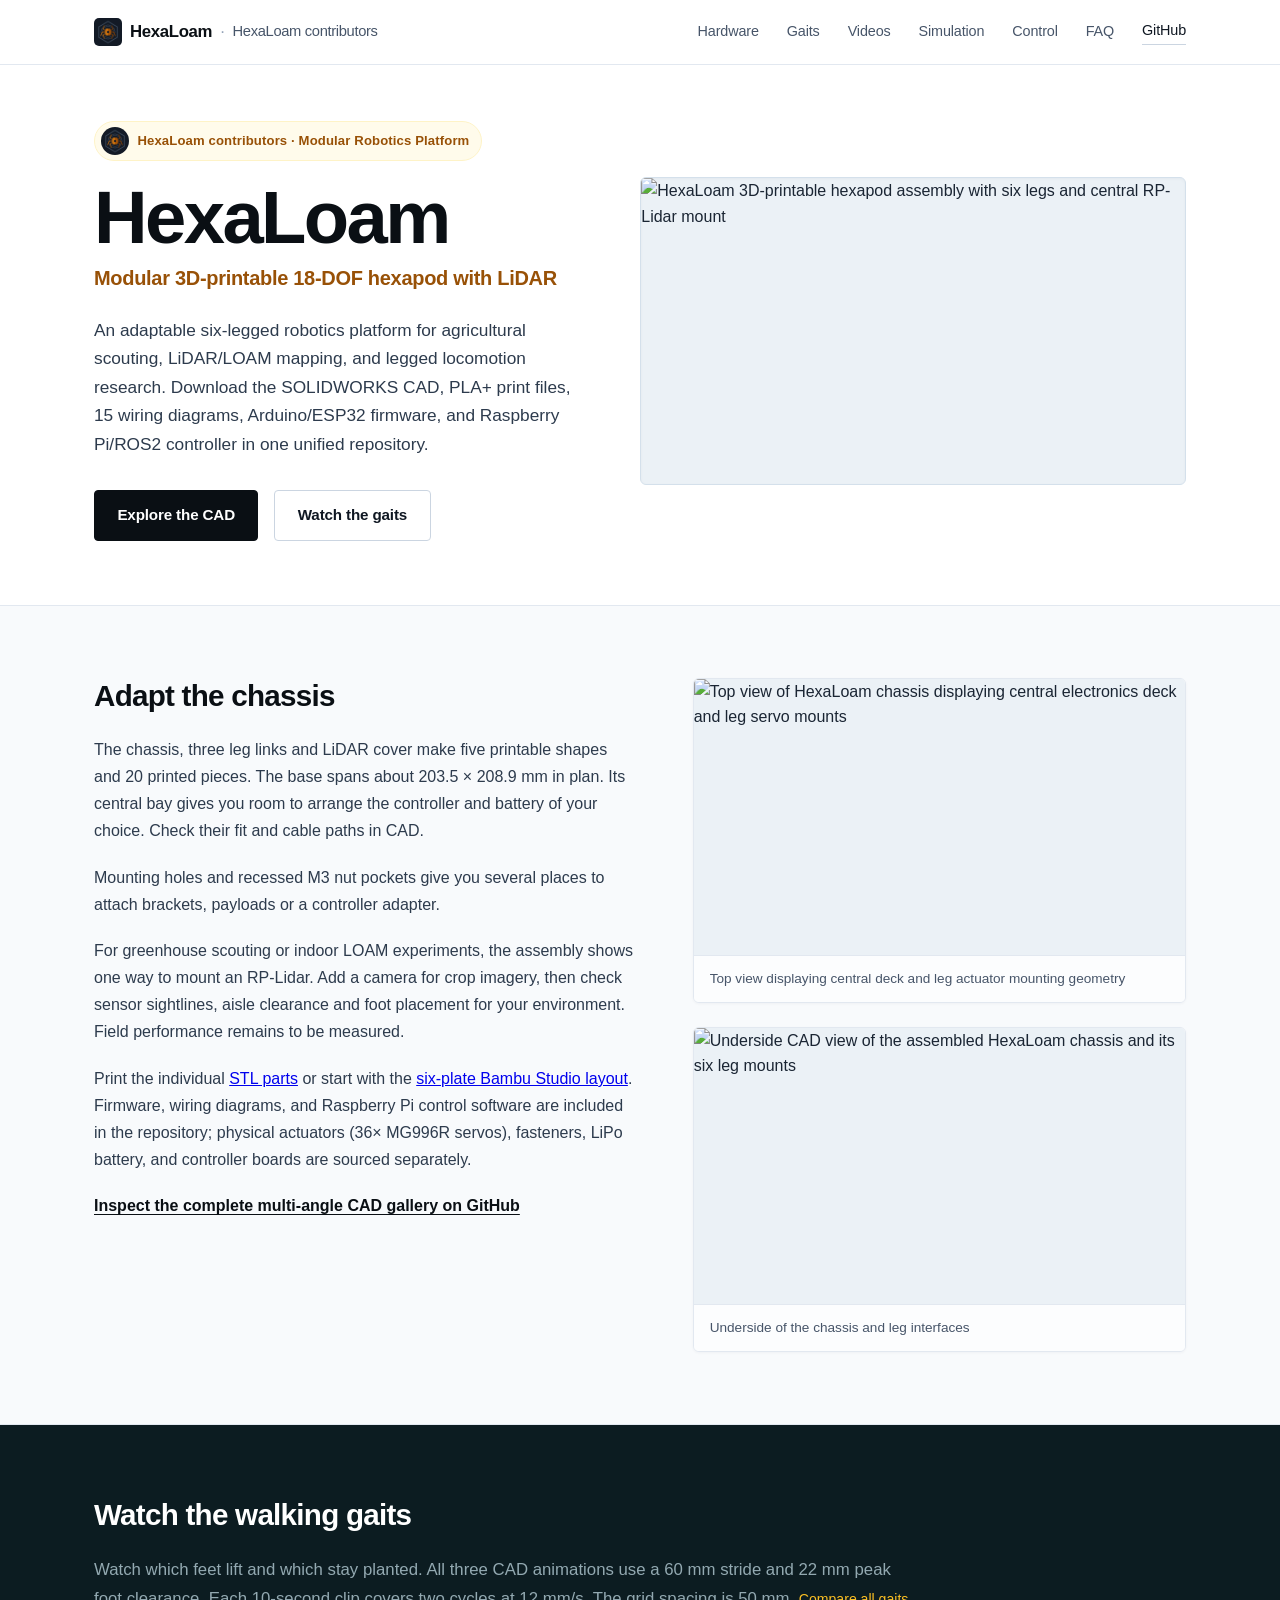
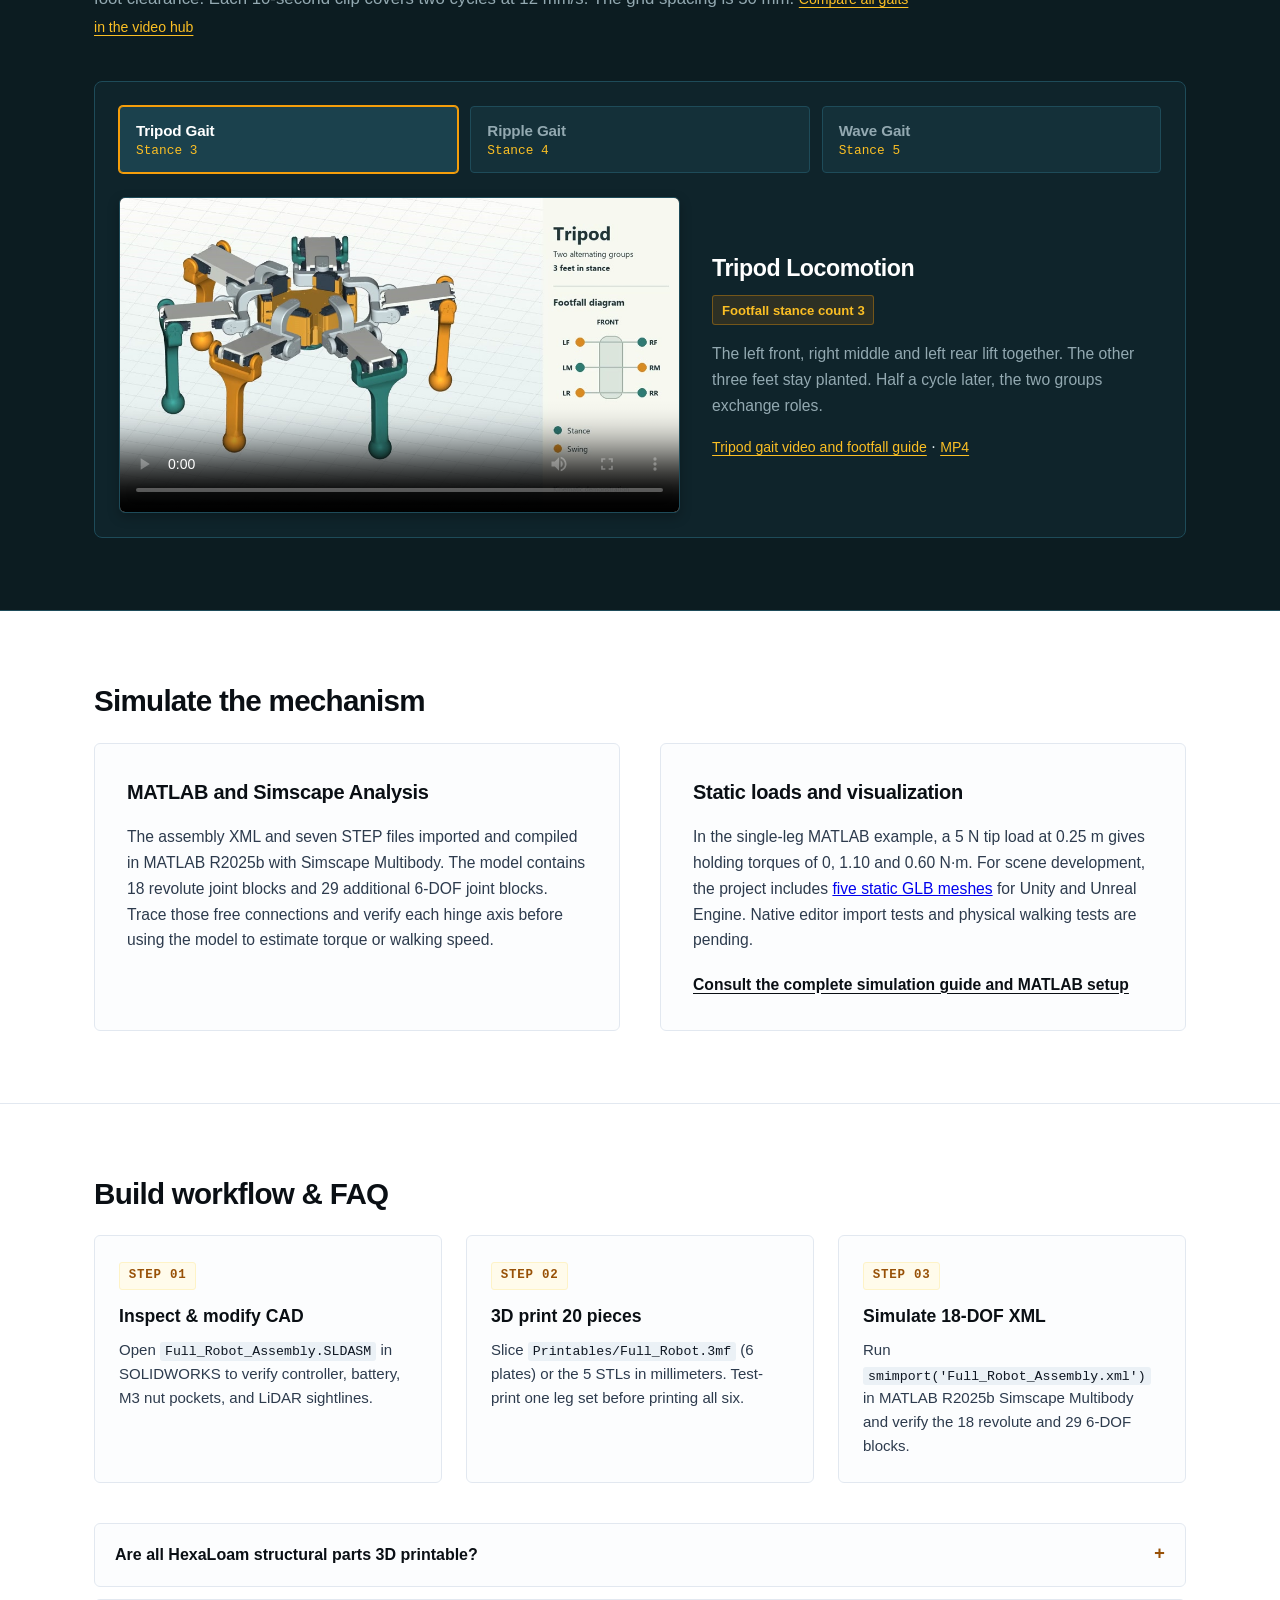
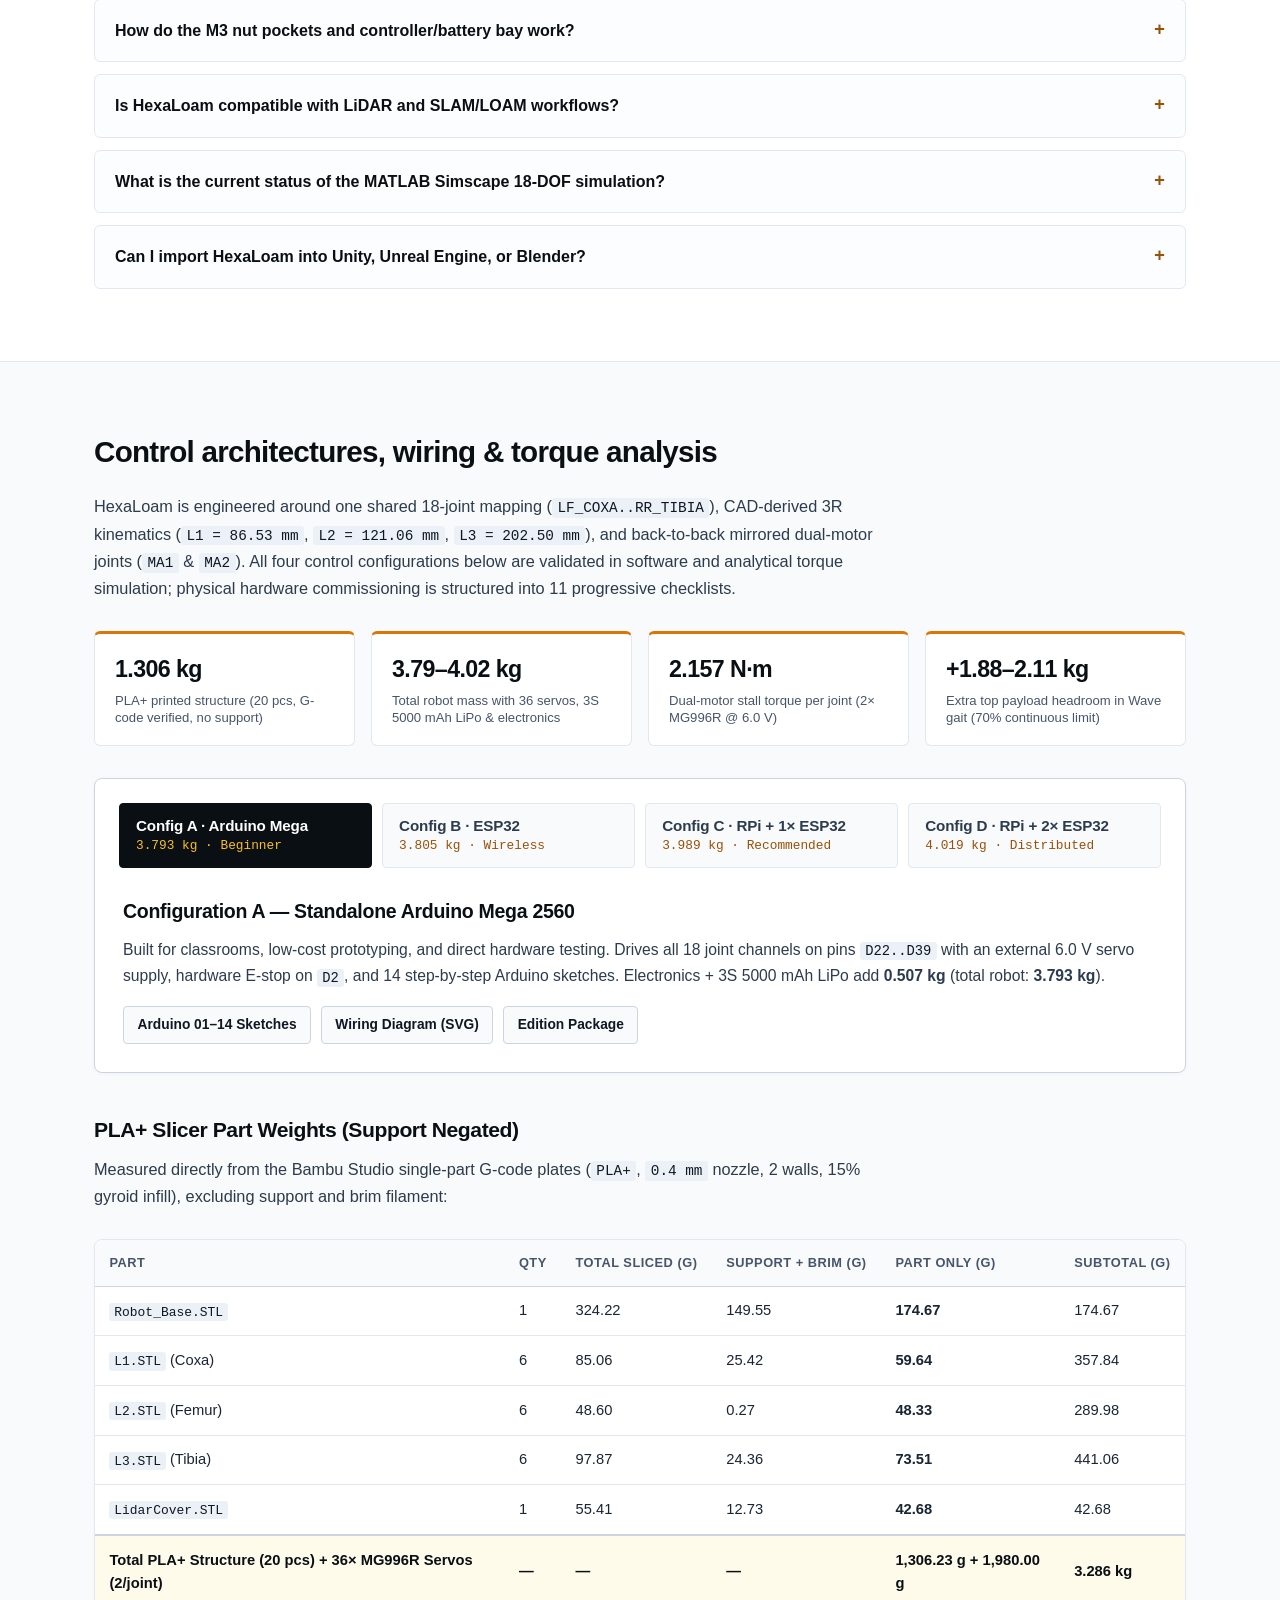
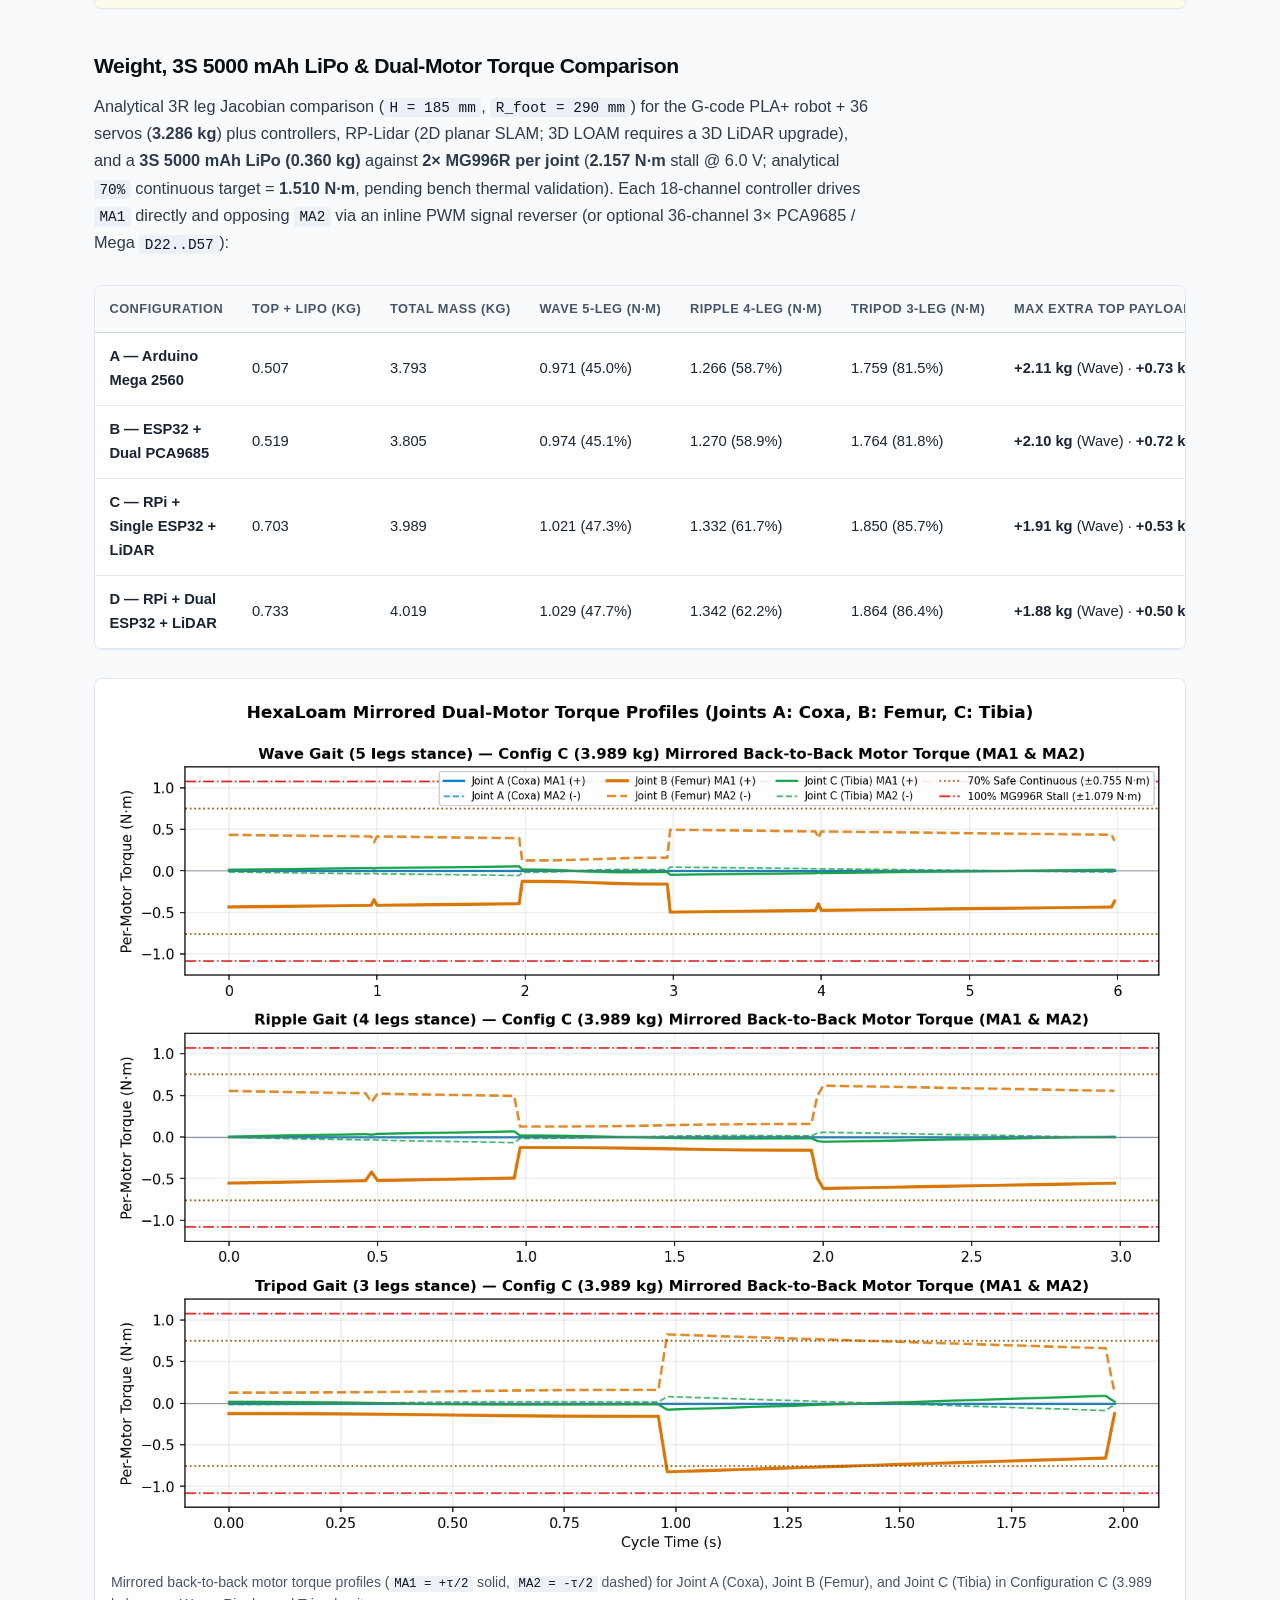
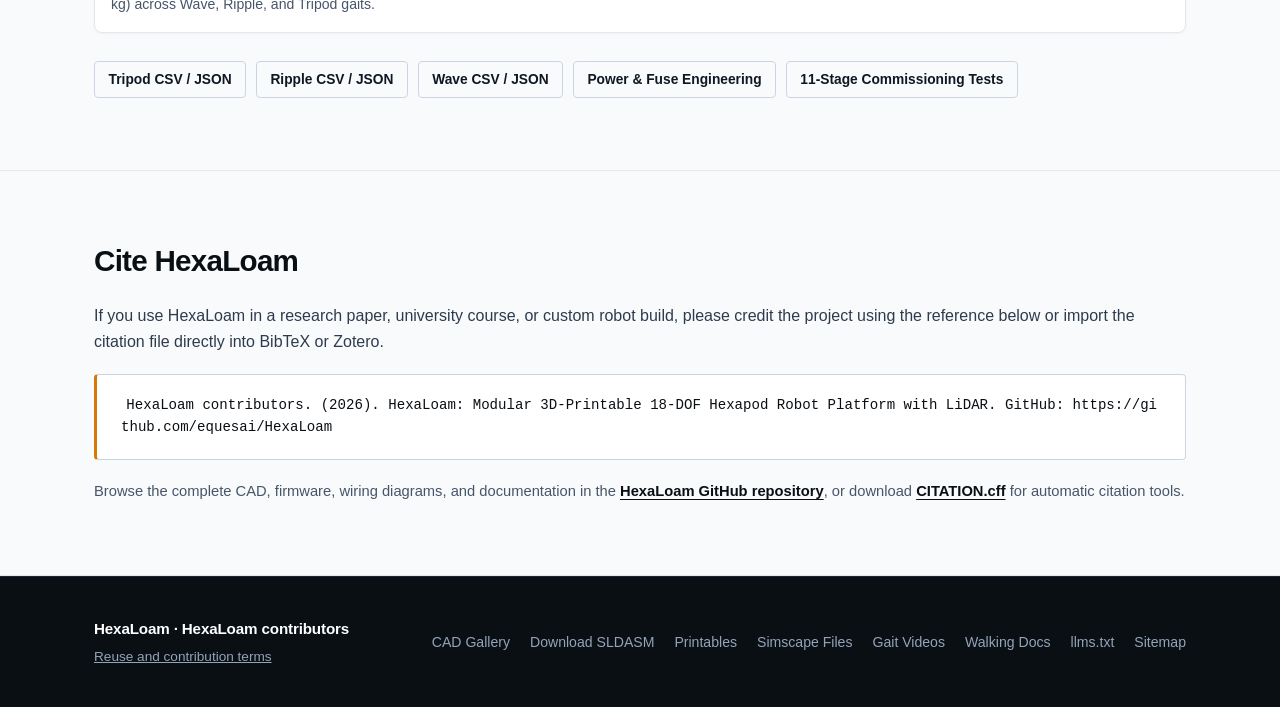
==== commit 06979306: "Resolve all audit items: 36-servo power/fusing, 3S LiPo sync, MA1/MA2 PWM reverser, 2D SLAM note, CA" ====
--- a/site/index.html
+++ b/site/index.html
@@ -125,8 +125,7 @@
         "image": [
           "https://equesai.github.io/HexaLoam/assets/assembly-hero.png",
           "https://equesai.github.io/HexaLoam/assets/assembly-top.png",
-          "https://equesai.github.io/HexaLoam/assets/assembly-underside.png",
-          "https://equesai.github.io/HexaLoam/assets/hexaloam-logo.png"
+          "https://equesai.github.io/HexaLoam/assets/assembly-underside.png"
         ],
         "creator": {
           "@id": "https://equesai.github.io/HexaLoam/#organization"
@@ -637,7 +636,7 @@
 
         <h3 class="subsection-title">Weight, 3S 5000 mAh LiPo &amp; Dual-Motor Torque Comparison</h3>
         <p class="section-intro">
-          Analytical 3R leg Jacobian comparison (<code>H = 185 mm</code>, <code>R_foot = 290 mm</code>) for the G-code PLA+ robot + 36 servos (<strong>3.286 kg</strong>) plus controllers, RP-Lidar, and a <strong>3S 5000 mAh LiPo (0.360 kg)</strong> against <strong>2× MG996R per joint</strong> (<strong>2.157 N·m</strong> stall @ 6.0 V; <code>70%</code> safe continuous = <strong>1.510 N·m</strong>):
+          Analytical 3R leg Jacobian comparison (<code>H = 185 mm</code>, <code>R_foot = 290 mm</code>) for the G-code PLA+ robot + 36 servos (<strong>3.286 kg</strong>) plus controllers, RP-Lidar (2D planar SLAM; 3D LOAM requires a 3D LiDAR upgrade), and a <strong>3S 5000 mAh LiPo (0.360 kg)</strong> against <strong>2× MG996R per joint</strong> (<strong>2.157 N·m</strong> stall @ 6.0 V; analytical <code>70%</code> continuous target = <strong>1.510 N·m</strong>, pending bench thermal validation). Each 18-channel controller drives <code>MA1</code> directly and opposing <code>MA2</code> via an inline PWM signal reverser (or optional 36-channel 3× PCA9685 / Mega <code>D22..D57</code>):
         </p>
         <div class="table-card">
           <table class="data-table">
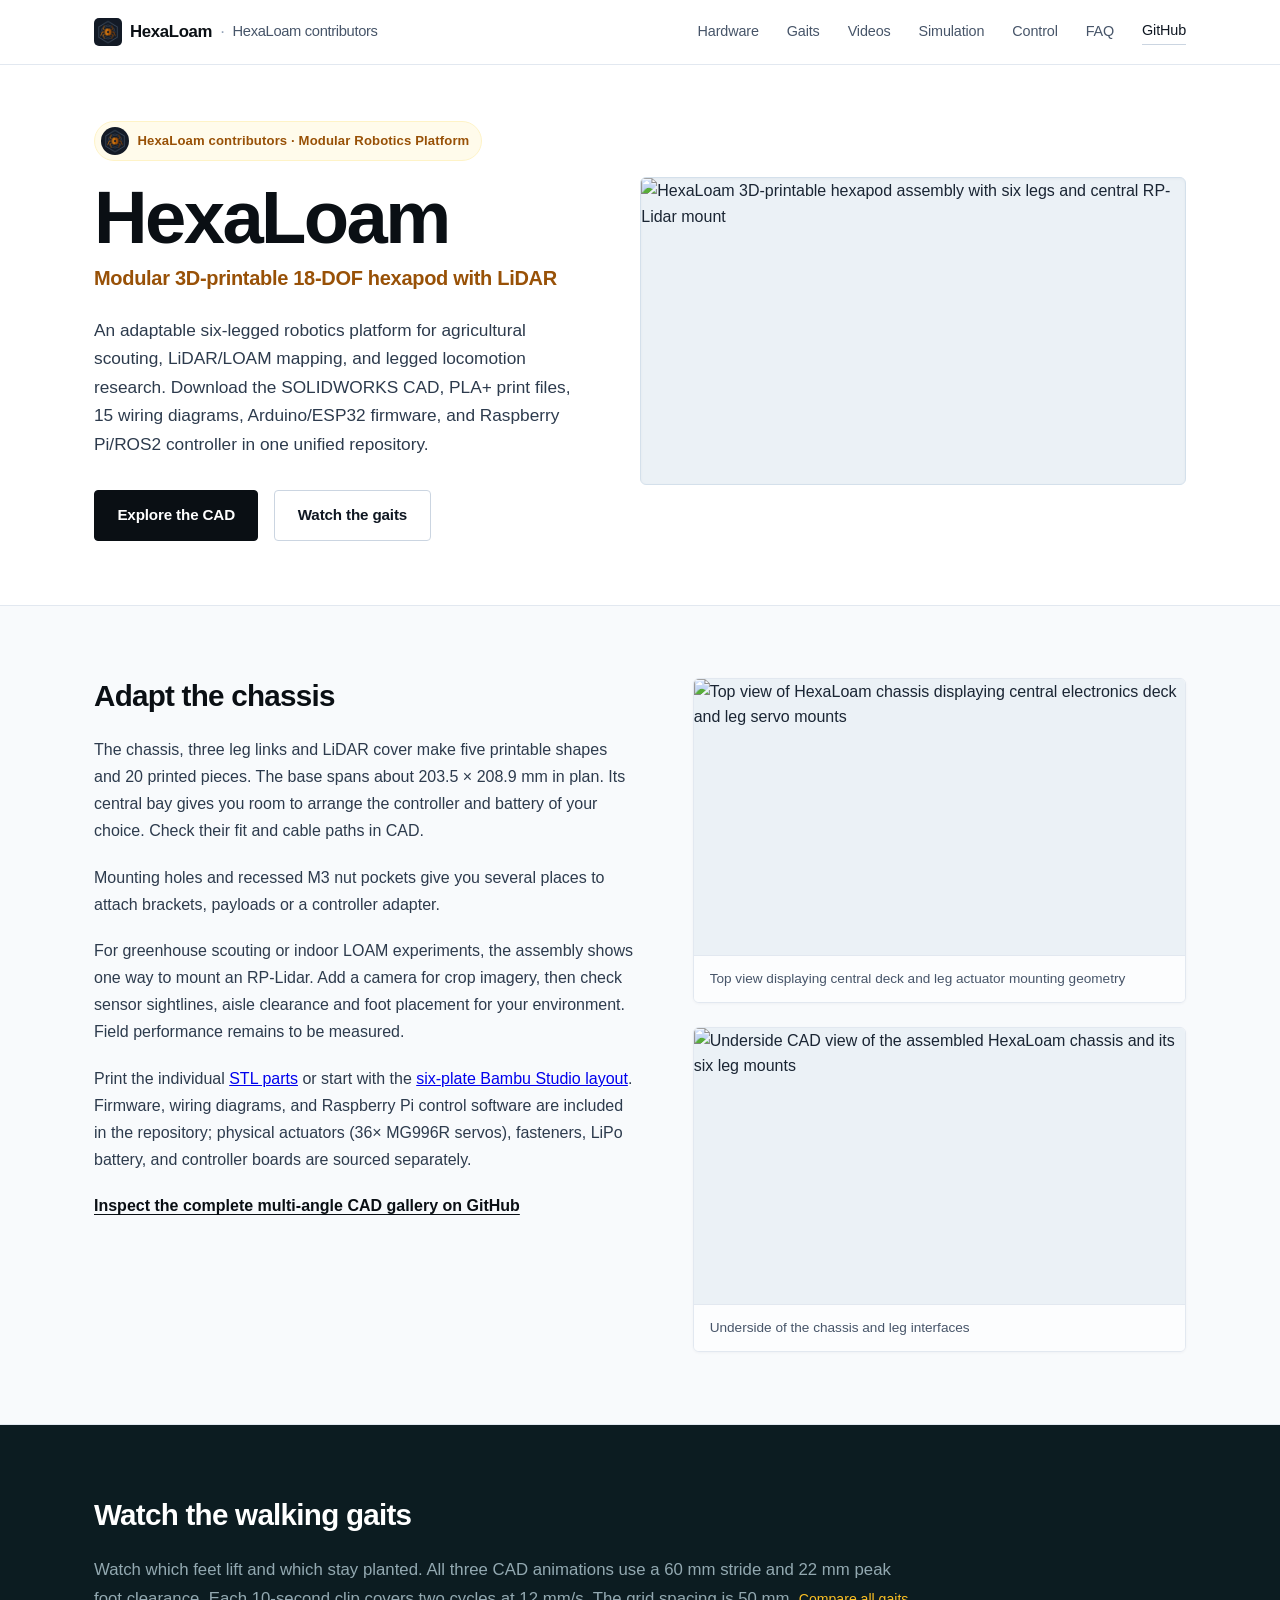
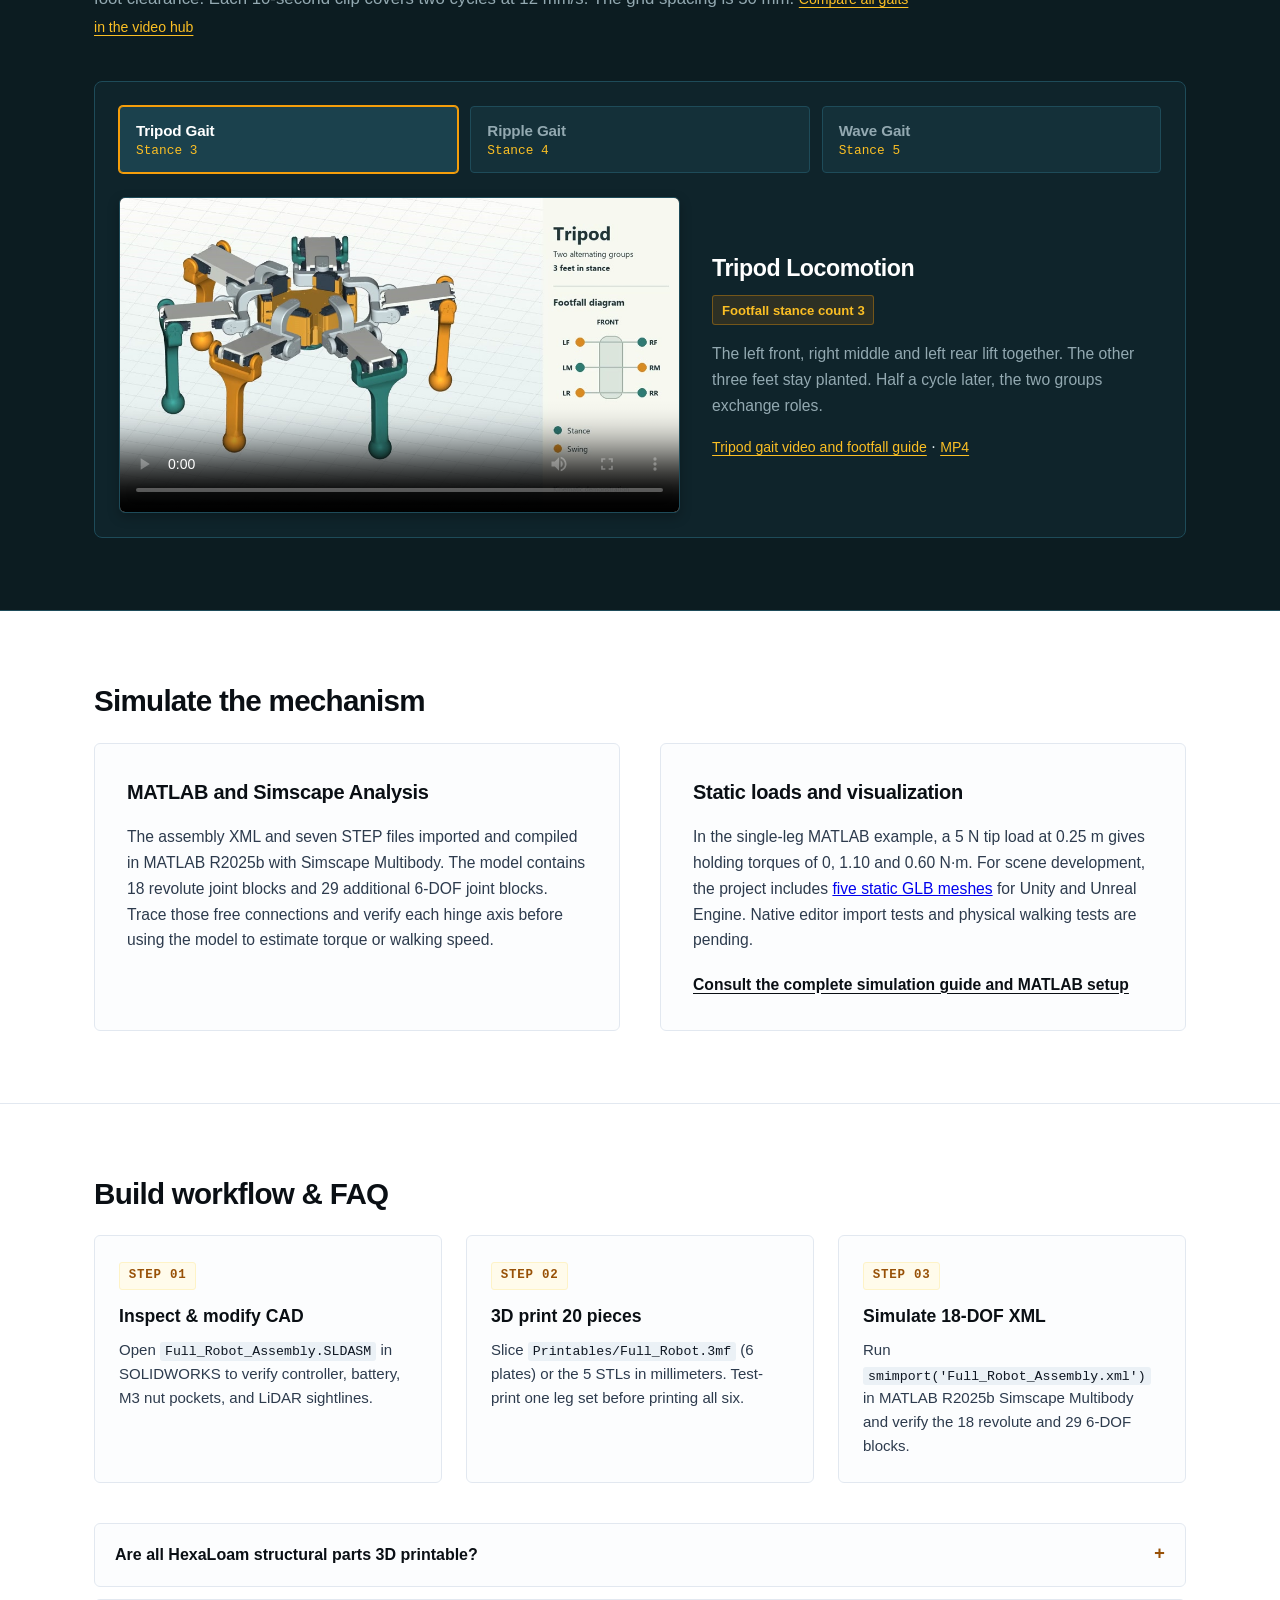
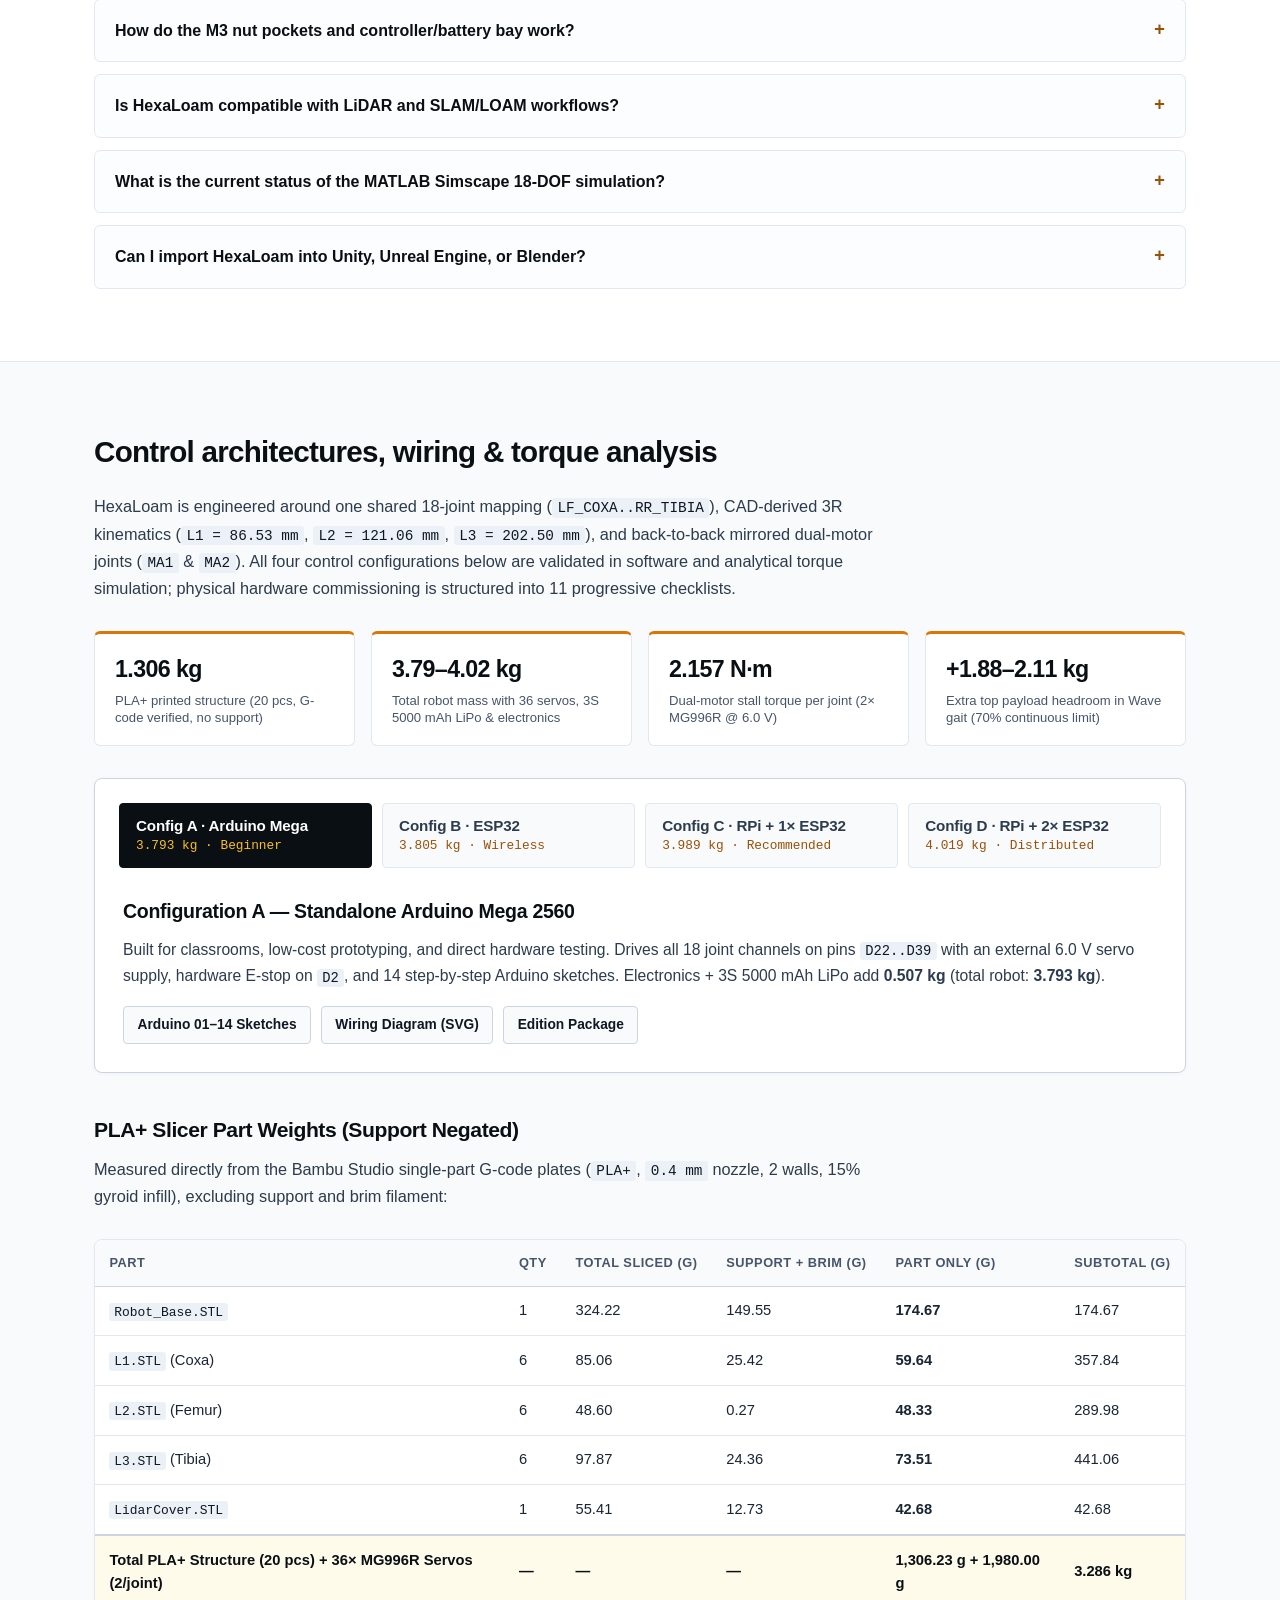
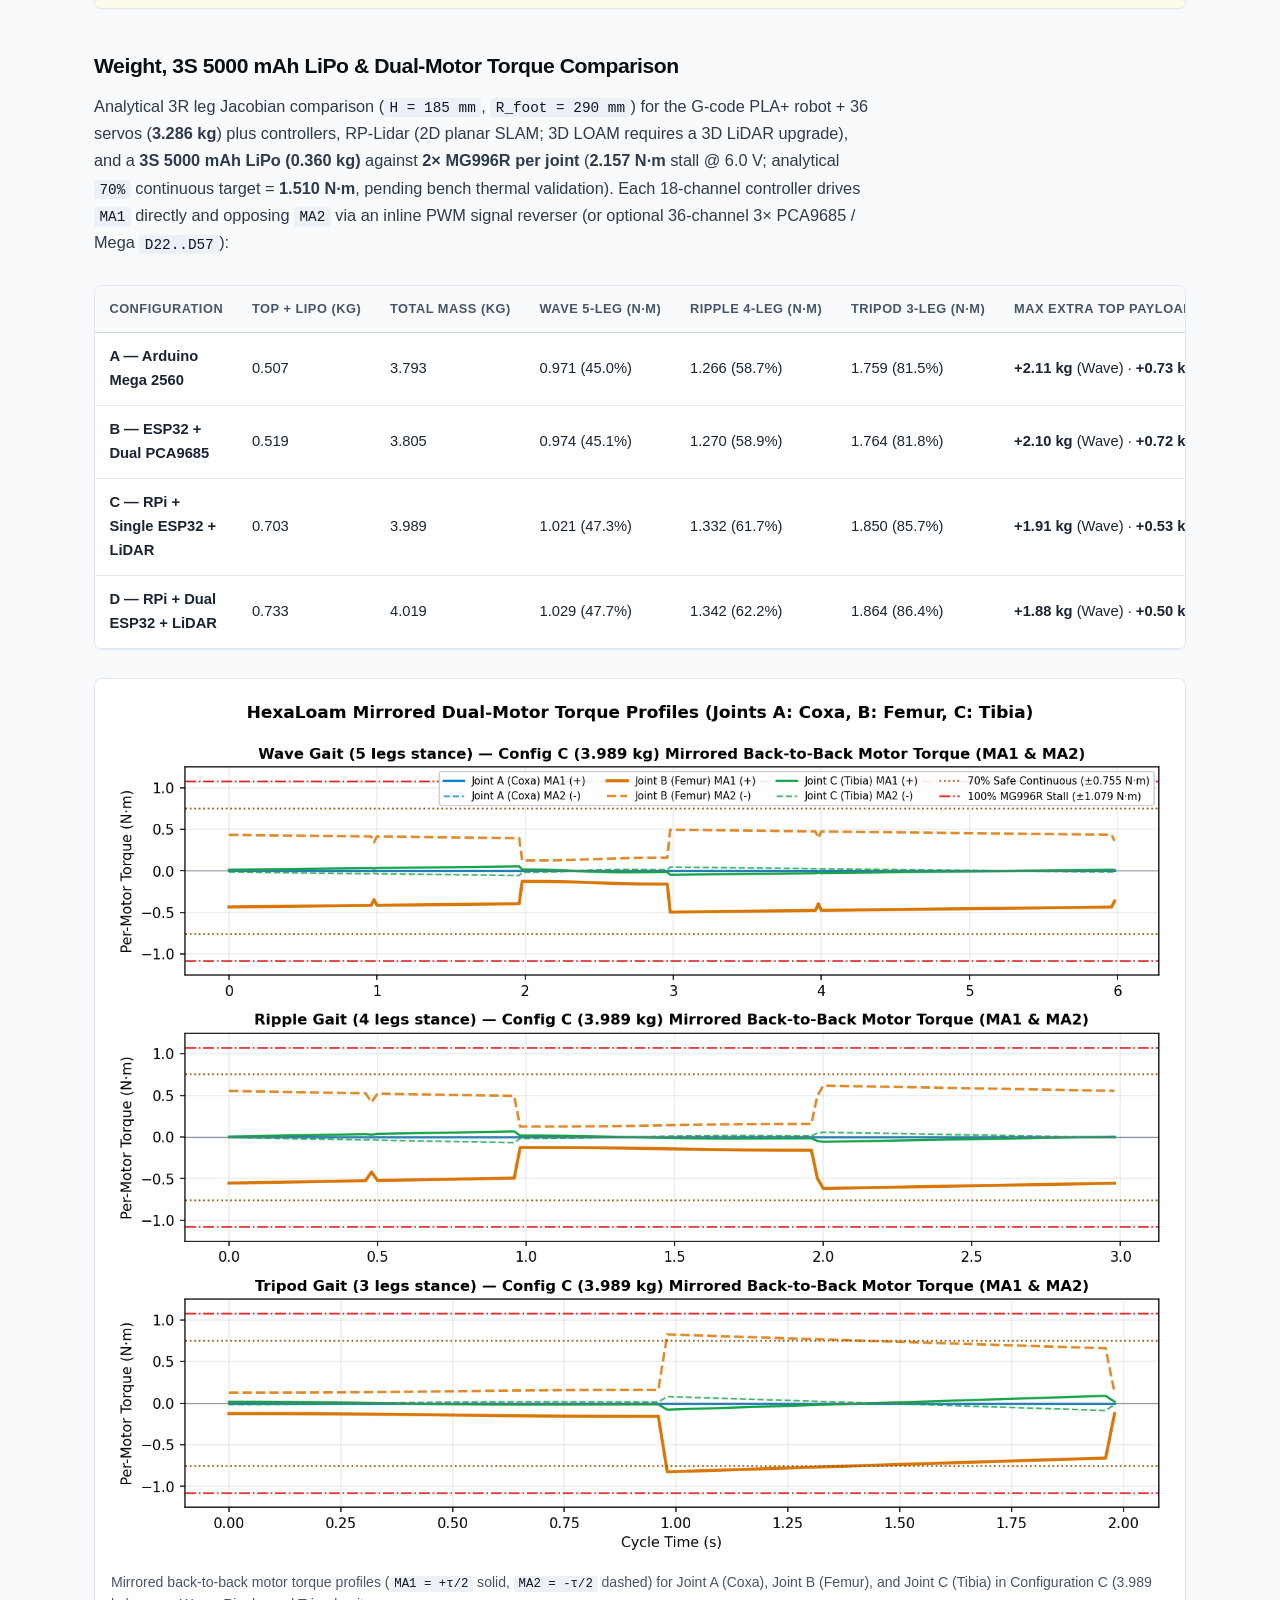
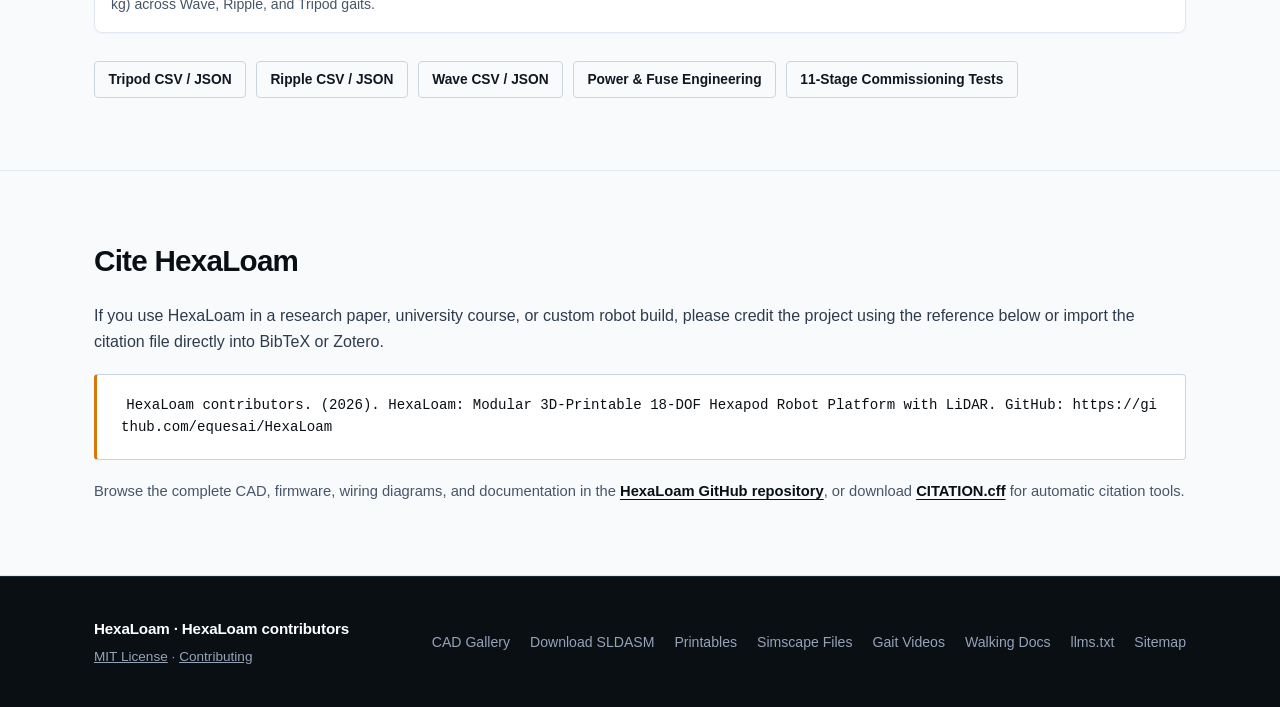
==== commit 465728f8: "Add MIT License and update license metadata across README, CITATION.cff, CONTRIBUTING, and site" ====
--- a/site/index.html
+++ b/site/index.html
@@ -90,6 +90,7 @@
         "alternateName": "HexaLoam 18-DOF Hexapod",
         "url": "https://equesai.github.io/HexaLoam/",
         "codeRepository": "https://github.com/equesai/HexaLoam",
+        "license": "https://github.com/equesai/HexaLoam/blob/main/LICENSE",
         "description": "Complete open robotics platform featuring editable SOLIDWORKS CAD, 20 3D-printable PLA+ STL/3MF structural parts, 15 wiring diagrams, Arduino Mega and ESP32 firmware, Raspberry Pi and ROS2 control software, URDF, MATLAB Simscape Multibody files, and Tripod/Ripple/Wave gait demonstrations for an 18-DOF hexapod with an RP-Lidar mount.",
         "programmingLanguage": [
           "C++",
@@ -727,7 +728,7 @@
     <div class="footer-container">
       <div class="footer-col-left">
         <span class="footer-title">HexaLoam · HexaLoam contributors</span>
-        <span class="footer-note"><a href="https://github.com/equesai/HexaLoam/blob/main/CONTRIBUTING.md">Reuse and contribution terms</a></span>
+        <span class="footer-note"><a href="https://github.com/equesai/HexaLoam/blob/main/LICENSE">MIT License</a> · <a href="https://github.com/equesai/HexaLoam/blob/main/CONTRIBUTING.md">Contributing</a></span>
       </div>
       <div class="footer-col-right">
         <a href="https://github.com/equesai/HexaLoam/blob/main/docs/gallery.md">CAD Gallery</a>
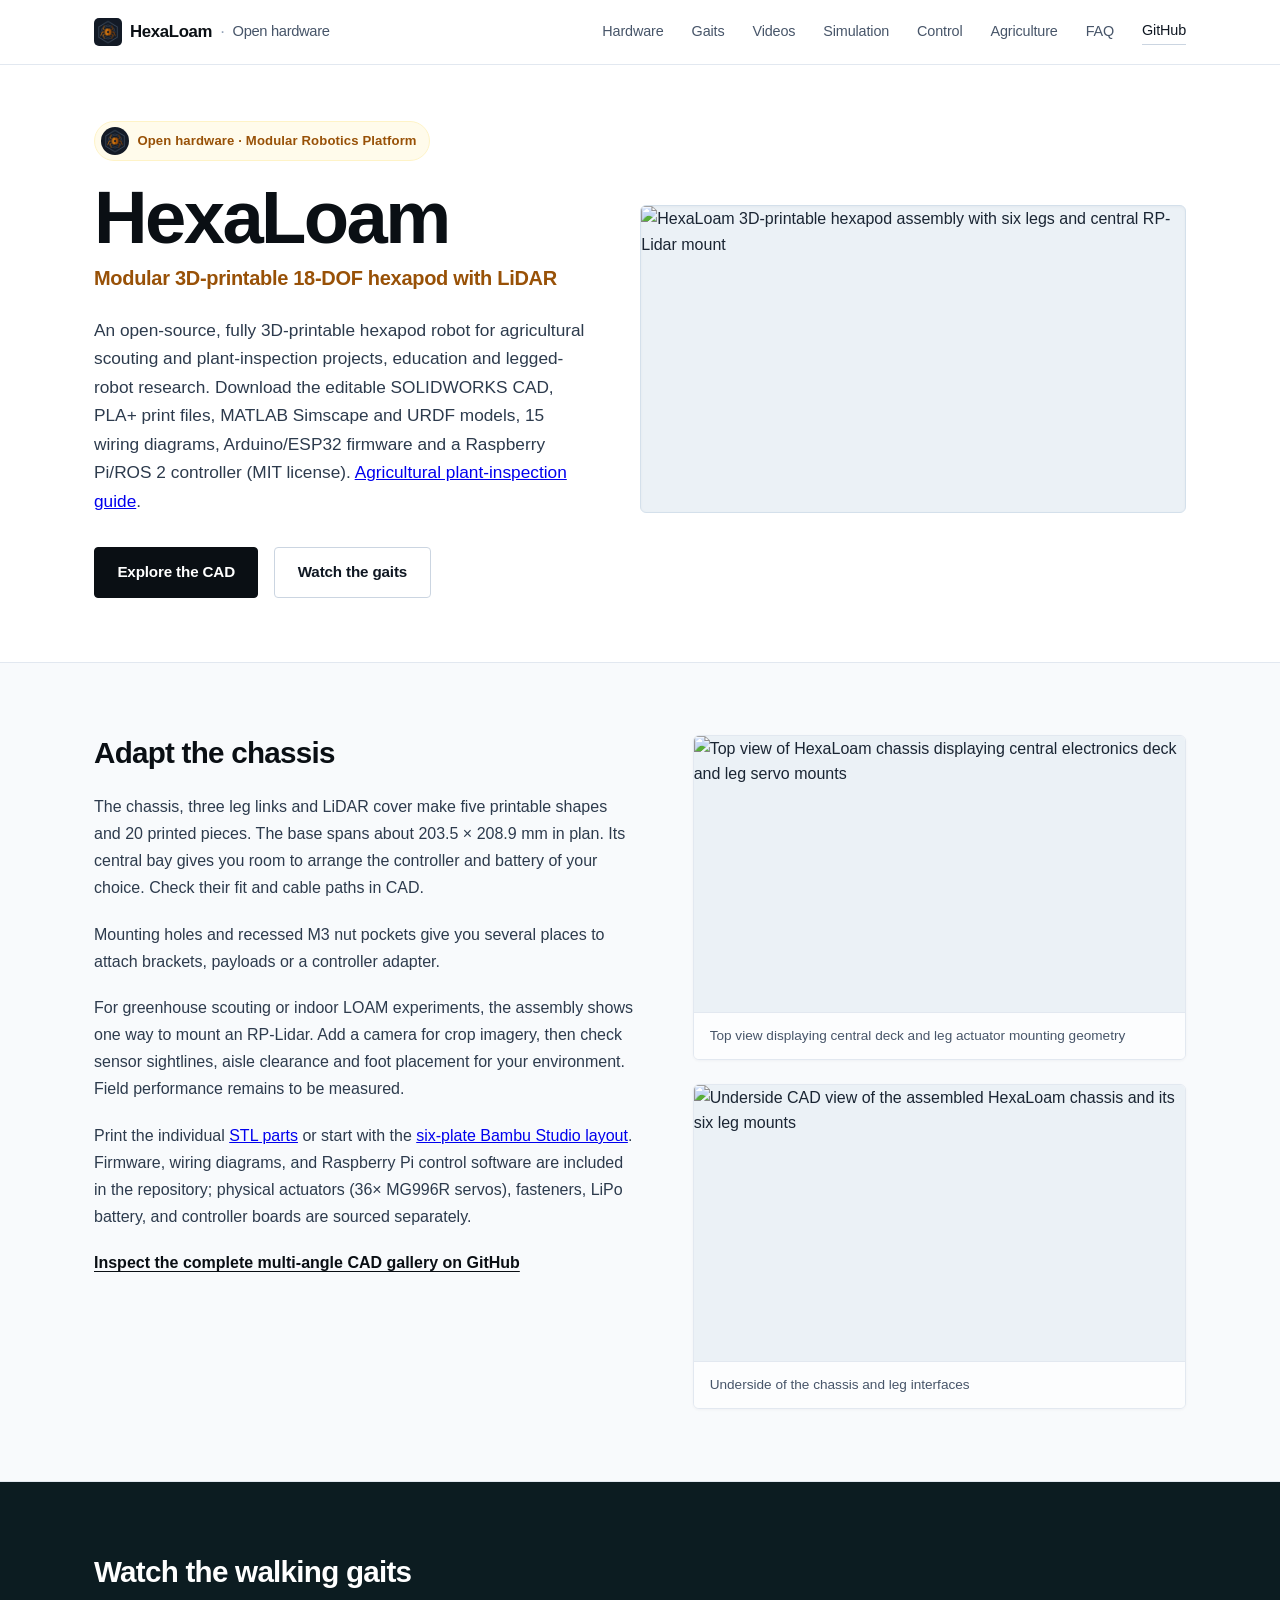
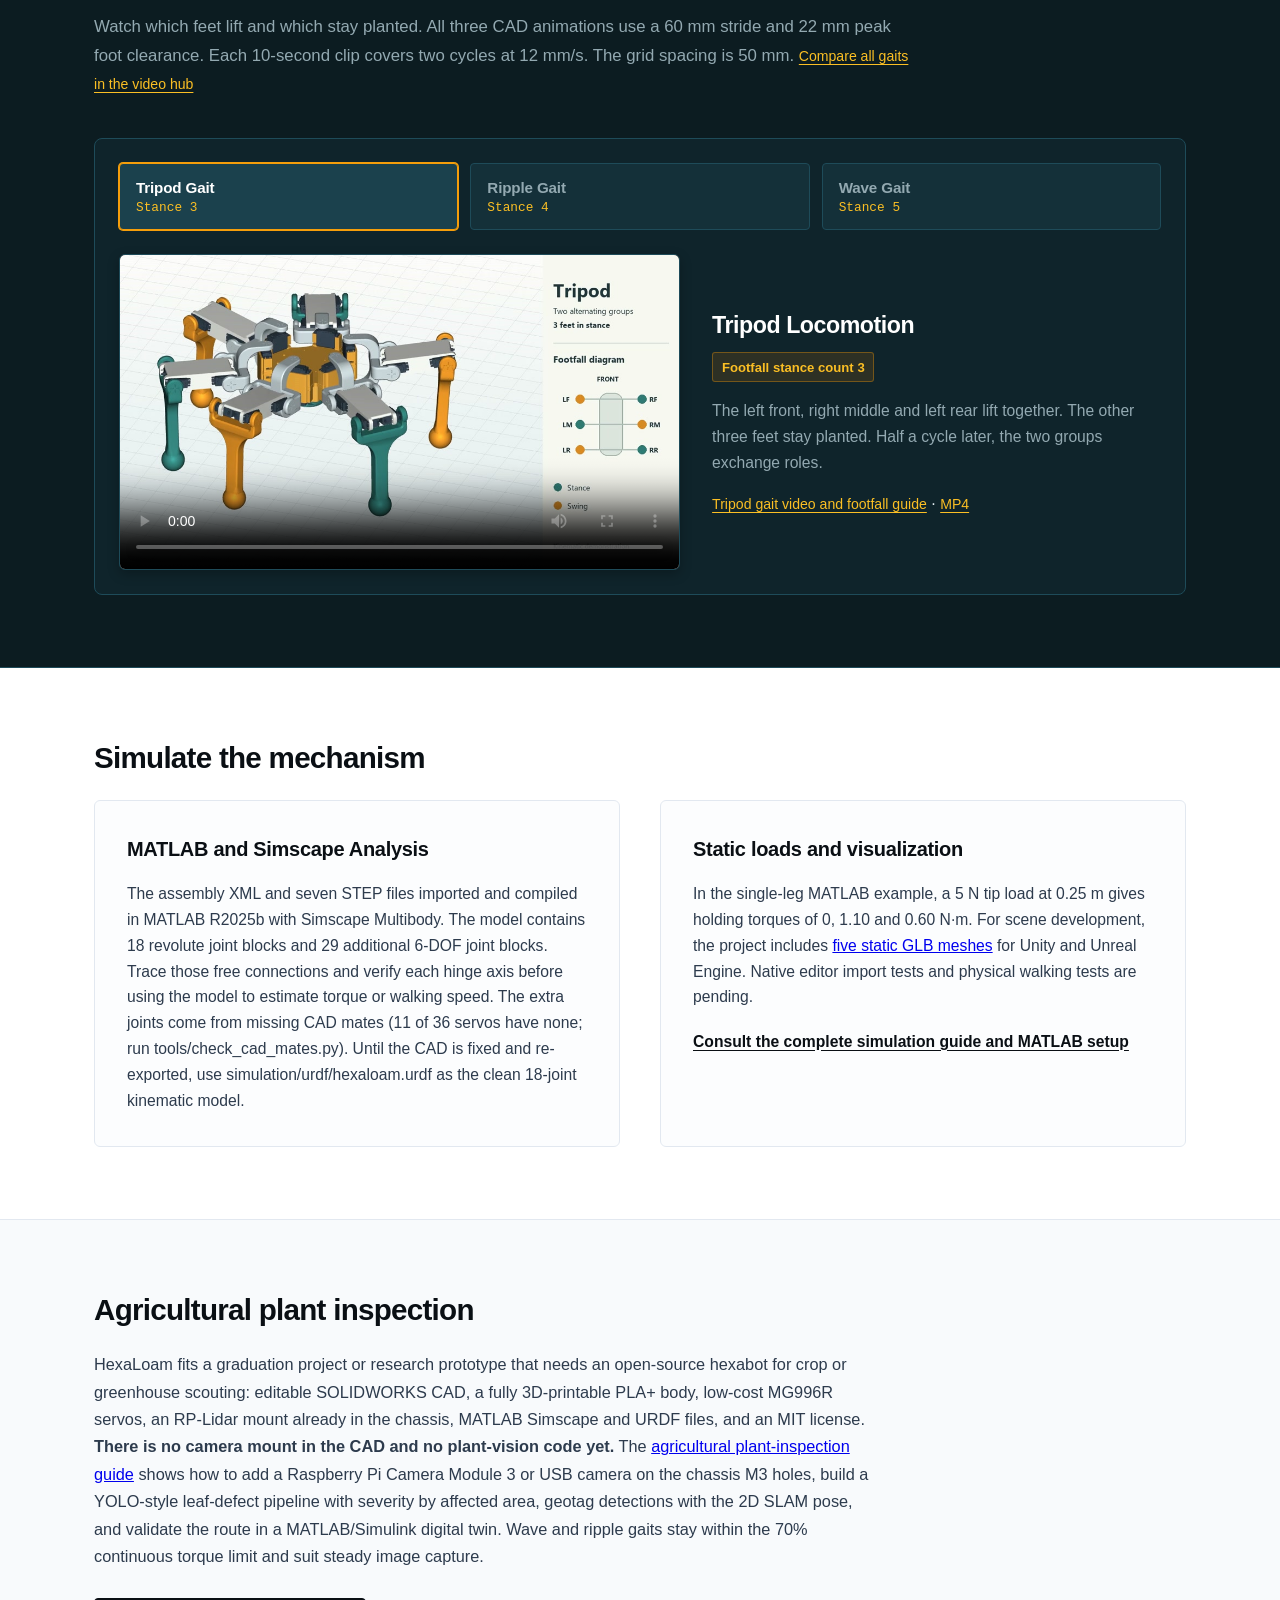
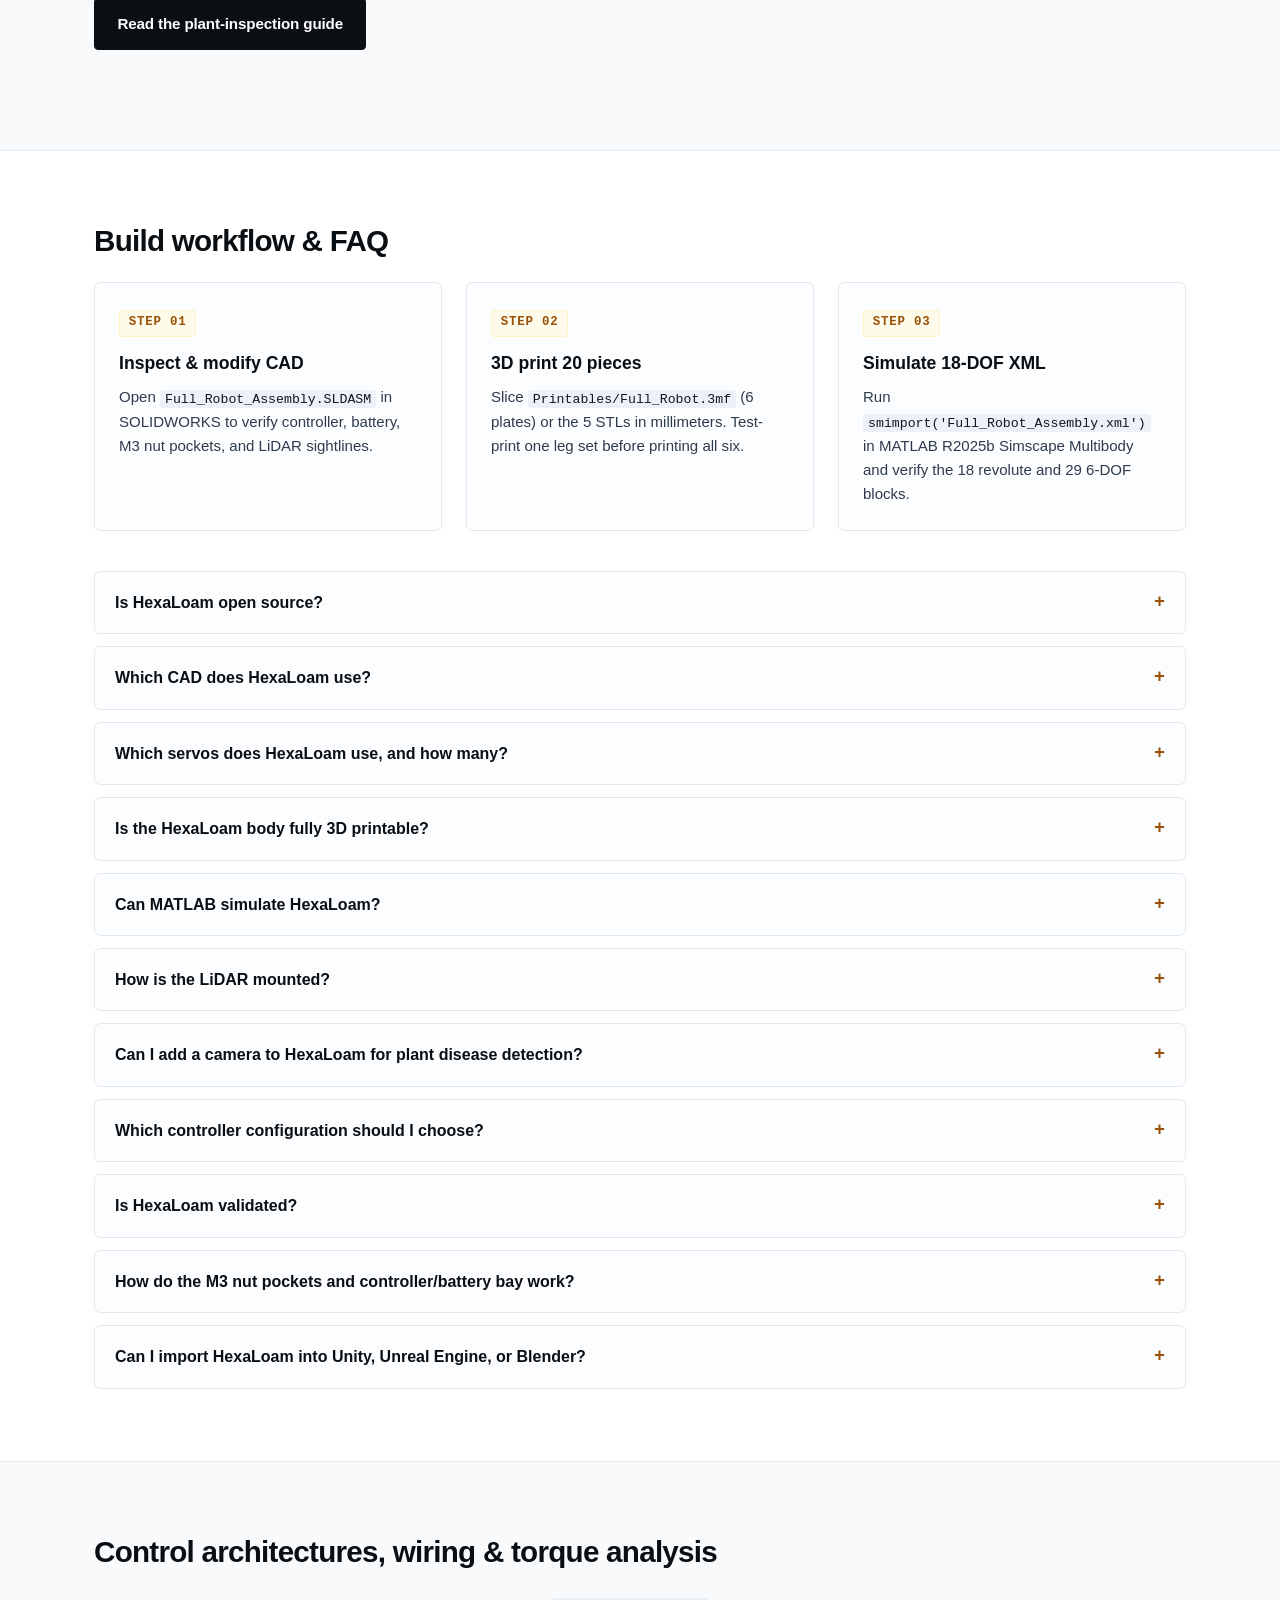
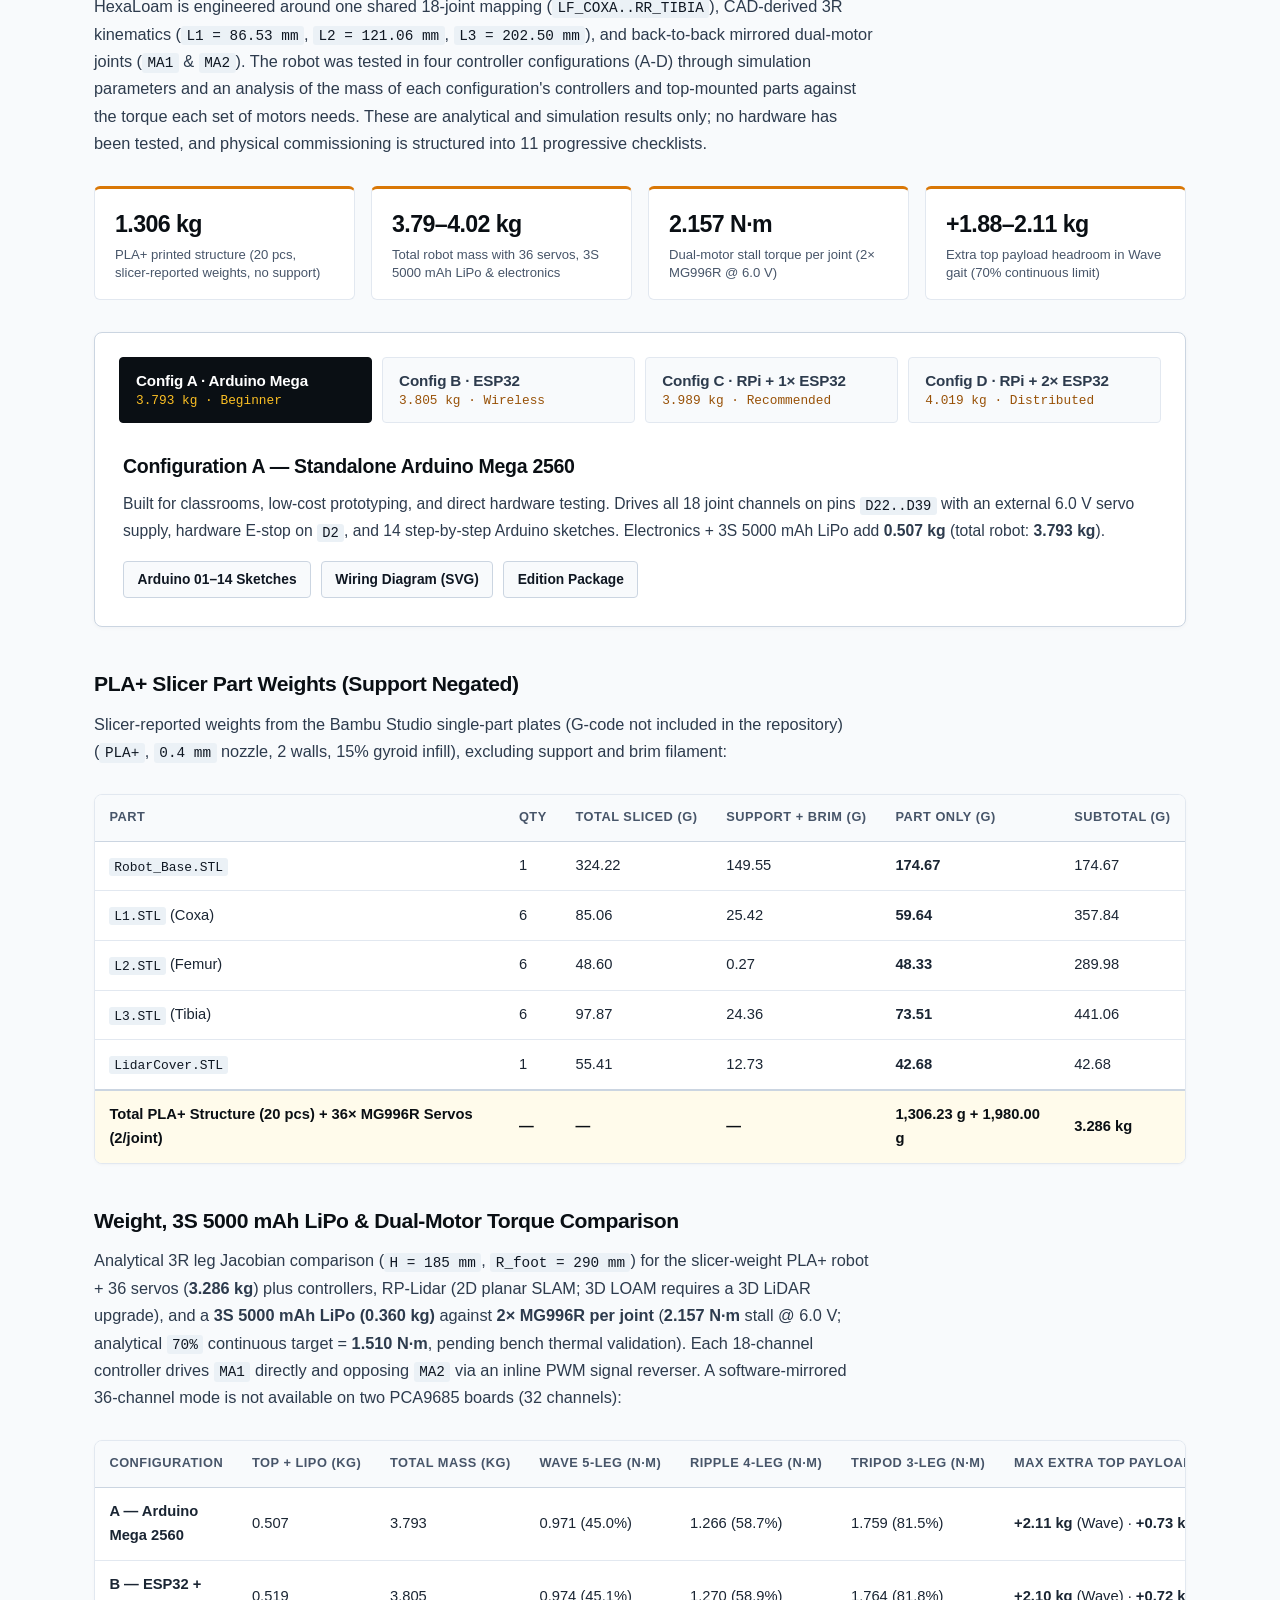
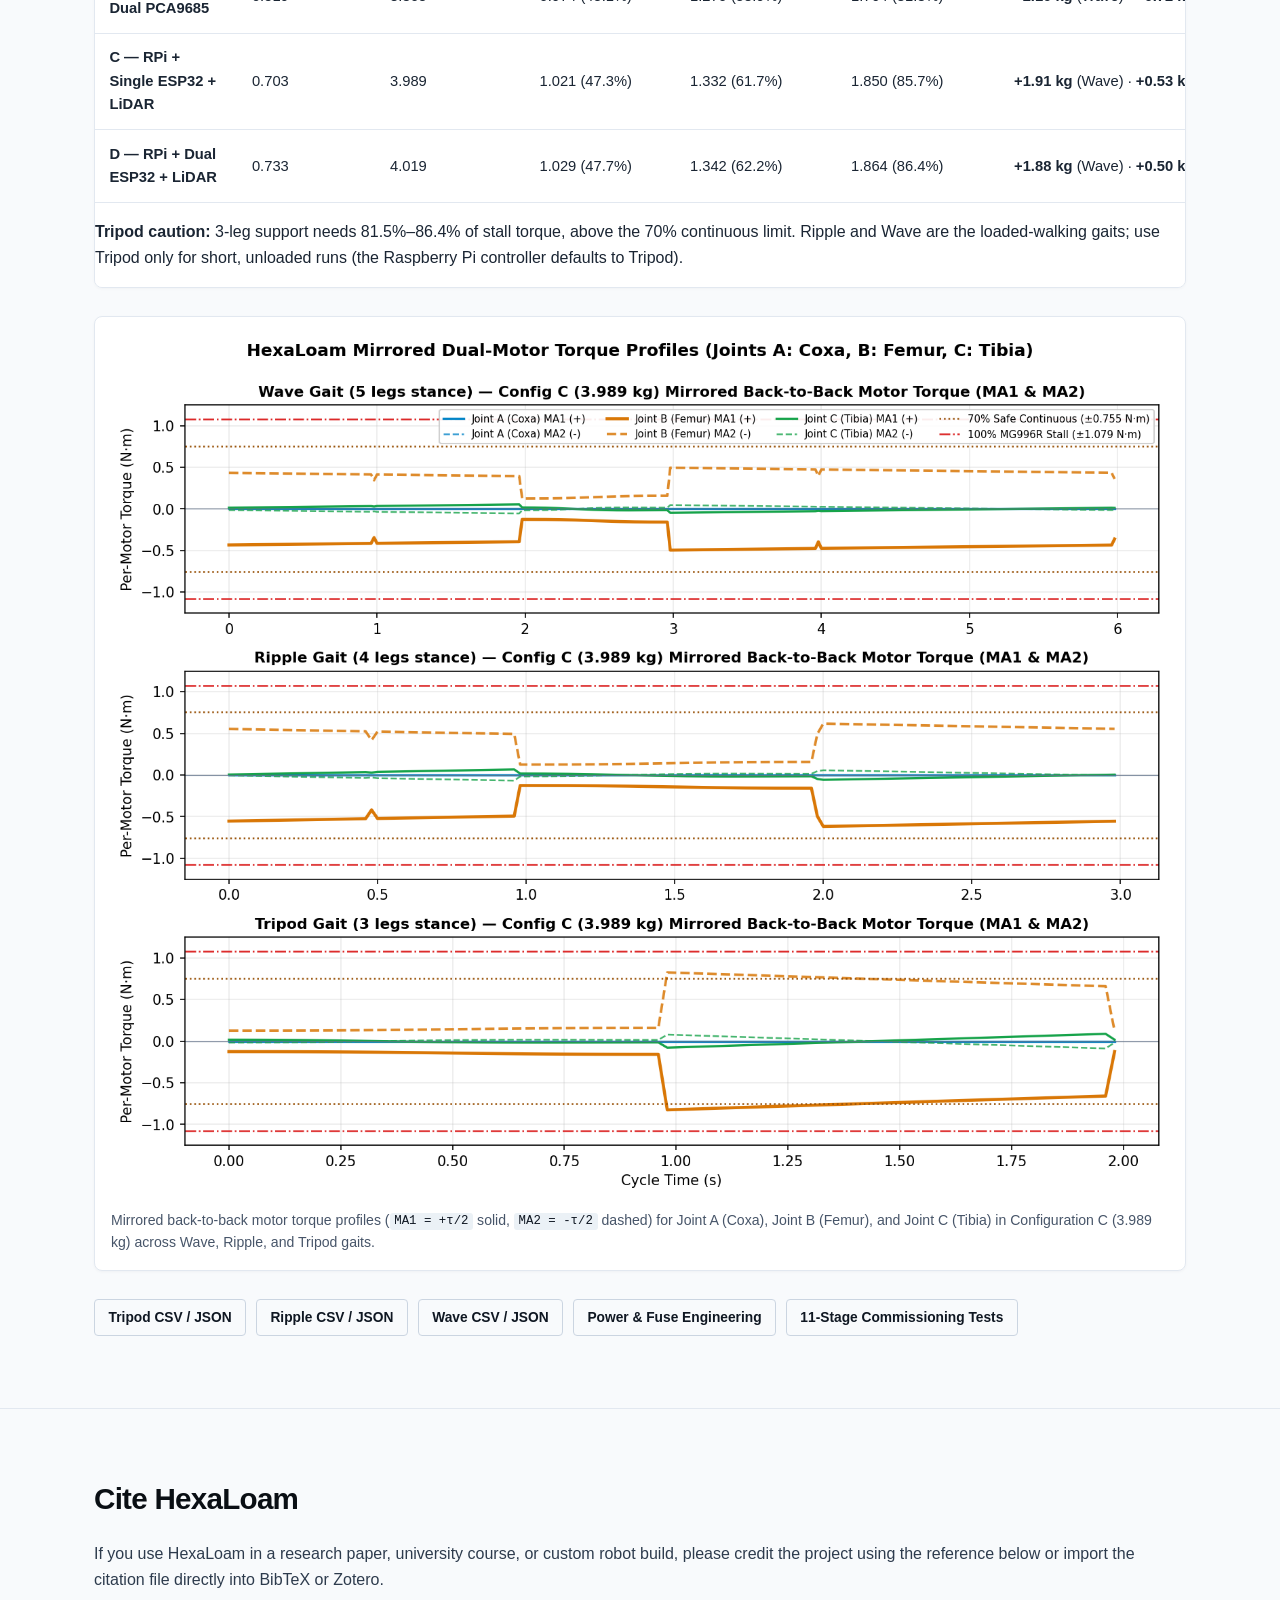
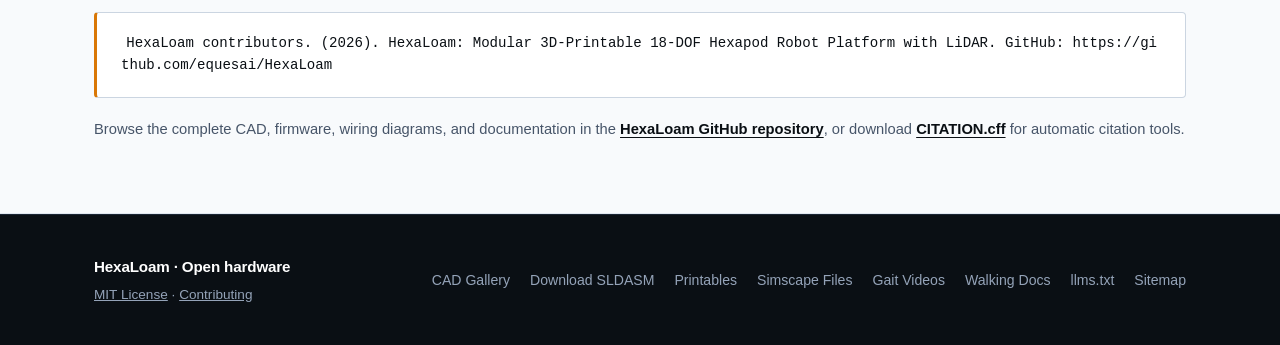
==== commit 8ebd094c: "v1.0.2: consistent robot description, anonymous credits, agriculture guide - Describe the real robot" ====
--- a/site/index.html
+++ b/site/index.html
@@ -3,8 +3,9 @@
 <head>
   <meta charset="utf-8">
   <meta name="viewport" content="width=device-width, initial-scale=1">
-  <title>HexaLoam — Modular 3D-Printable Hexapod Robot with LiDAR | HexaLoam contributors</title>
-  <meta name="description" content="HexaLoam is a modifiable 3D-printable 18-DOF hexapod robot platform with RP-Lidar mount, SOLIDWORKS CAD, gait demos, and Simscape Multibody files.">
+  <title>HexaLoam: Open-Source 3D-Printable Hexapod Robot for Agricultural Inspection (SOLIDWORKS, MG996R, LiDAR)</title>
+  <meta name="description" content="Open-source, fully 3D-printable hexapod robot: 18 joints, 36 MG996R servos, native SOLIDWORKS CAD, RP-Lidar mount, MATLAB Simscape and URDF, ROS 2, Arduino/ESP32/Raspberry Pi. Guide for agricultural plant inspection. MIT.">
+  <meta name="keywords" content="open-source hexapod robot, hexabot, agricultural robot, plant inspection, SOLIDWORKS, 3D printable robot, MG996R, RP-Lidar, MATLAB Simscape, URDF, ROS 2, Arduino, ESP32, Raspberry Pi">
   <link rel="sitemap" type="application/xml" href="sitemap.xml">
   <link rel="canonical" href="https://equesai.github.io/HexaLoam/">
   <link rel="icon" href="favicon.ico" sizes="any">
@@ -19,8 +20,8 @@
   <meta property="og:type" content="website">
   <meta property="og:site_name" content="HexaLoam">
   <meta property="og:locale" content="en_US">
-  <meta property="og:title" content="HexaLoam: Modular 3D-Printable 18-DOF Hexapod Robot with LiDAR">
-  <meta property="og:description" content="Modifiable six-legged robot platform with editable SOLIDWORKS CAD, 20 3D-printable parts, RP-Lidar mount, kinematic gait animations, GLB meshes, and MATLAB Simscape compilation results.">
+  <meta property="og:title" content="HexaLoam: Open-Source 3D-Printable Hexapod Robot with SOLIDWORKS CAD and LiDAR">
+  <meta property="og:description" content="Fully 3D-printable hexapod robot (18 joints, 36 MG996R servos) with editable SOLIDWORKS CAD, RP-Lidar mount, MATLAB Simscape and URDF models, ROS 2 and a guide for agricultural plant inspection. MIT license.">
   <meta property="og:url" content="https://equesai.github.io/HexaLoam/">
   <meta property="og:image" content="https://equesai.github.io/HexaLoam/assets/assembly-hero.png">
   <meta property="og:image:width" content="1280">
@@ -29,8 +30,8 @@
 
   <!-- Twitter Card -->
   <meta name="twitter:card" content="summary_large_image">
-  <meta name="twitter:title" content="HexaLoam: Modular 3D-Printable 18-DOF Hexapod Robot with LiDAR">
-  <meta name="twitter:description" content="Modifiable six-legged robot platform with editable SOLIDWORKS CAD, 20 3D-printable parts, RP-Lidar mount, kinematic gait animations, GLB meshes, and MATLAB Simscape compilation results.">
+  <meta name="twitter:title" content="HexaLoam: Open-Source 3D-Printable Hexapod Robot with SOLIDWORKS CAD and LiDAR">
+  <meta name="twitter:description" content="Fully 3D-printable hexapod robot (18 joints, 36 MG996R servos) with editable SOLIDWORKS CAD, RP-Lidar mount, MATLAB Simscape and URDF models, ROS 2 and a guide for agricultural plant inspection. MIT license.">
   <meta name="twitter:image" content="https://equesai.github.io/HexaLoam/assets/assembly-hero.png">
   <meta name="twitter:image:alt" content="Isometric assembly render of the HexaLoam hexapod robot showing chassis, six legs, and central RP-Lidar mount">
 
@@ -41,20 +42,14 @@
       {
         "@type": "Organization",
         "@id": "https://equesai.github.io/HexaLoam/#organization",
-        "name": "HexaLoam contributors",
+        "name": "HexaLoam Project",
         "url": "https://equesai.github.io/HexaLoam/",
         "logo": {
           "@type": "ImageObject",
           "url": "https://equesai.github.io/HexaLoam/assets/hexaloam-logo.png",
           "width": 512,
           "height": 512
-        },
-        "sameAs": [
-          "https://github.com/equesai",
-          "https://www.youtube.com/shorts/4rD9bK5iIl8",
-          "https://www.youtube.com/shorts/ggAerDmc-yU",
-          "https://www.youtube.com/shorts/ZopVjcM9axM"
-        ]
+        }
       },
       {
         "@type": "WebSite",
@@ -69,7 +64,7 @@
         "@type": "WebPage",
         "@id": "https://equesai.github.io/HexaLoam/#webpage",
         "url": "https://equesai.github.io/HexaLoam/",
-        "name": "HexaLoam — Modular 3D-Printable Hexapod Robot with LiDAR",
+        "name": "HexaLoam: Open-Source 3D-Printable Hexapod Robot with SOLIDWORKS CAD and LiDAR",
         "isPartOf": {
           "@id": "https://equesai.github.io/HexaLoam/#website"
         },
@@ -81,17 +76,18 @@
           "url": "https://equesai.github.io/HexaLoam/assets/assembly-hero.png",
           "width": 1280,
           "height": 720
-        }
+        },
+        "description": "Open-source 3D-printable hexapod robot with SOLIDWORKS CAD, 36 MG996R servos, RP-Lidar mount, MATLAB Simscape and URDF models, and a guide for agricultural plant inspection."
       },
       {
         "@type": "SoftwareSourceCode",
         "@id": "https://equesai.github.io/HexaLoam/#software",
         "name": "HexaLoam",
-        "alternateName": "HexaLoam 18-DOF Hexapod",
+        "alternateName": "HexaLoam open-source hexapod robot",
         "url": "https://equesai.github.io/HexaLoam/",
         "codeRepository": "https://github.com/equesai/HexaLoam",
         "license": "https://github.com/equesai/HexaLoam/blob/main/LICENSE",
-        "description": "Complete open robotics platform featuring editable SOLIDWORKS CAD, 20 3D-printable PLA+ STL/3MF structural parts, 15 wiring diagrams, Arduino Mega and ESP32 firmware, Raspberry Pi and ROS2 control software, URDF, MATLAB Simscape Multibody files, and Tripod/Ripple/Wave gait demonstrations for an 18-DOF hexapod with an RP-Lidar mount.",
+        "description": "Open-source, fully 3D-printable hexapod robot (hexabot) with native editable SOLIDWORKS CAD: 18 joints driven by 36 MG996R servos, 5 STL designs (20 PLA+ pieces, 1.306 kg as sliced), an integrated RP-Lidar (2D) mount, MATLAB Simscape Multibody and URDF models, four controller configurations (Arduino Mega, ESP32, Raspberry Pi with 1 or 2 ESP32), 15 wiring diagrams, firmware and a Raspberry Pi Python and ROS 2 controller. MIT license. No camera mount or plant-vision code yet.",
         "programmingLanguage": [
           "C++",
           "Python",
@@ -108,17 +104,23 @@
           "Unreal Engine"
         ],
         "keywords": [
-          "HexaLoam",
-          "hexapod",
+          "open-source hexapod robot",
           "hexabot",
-          "LOAM",
-          "LiDAR",
+          "agricultural robot",
+          "plant inspection",
+          "SOLIDWORKS",
+          "3D-printable robot",
+          "MG996R",
           "RP-Lidar",
-          "3D-printable robot",
+          "2D SLAM",
+          "MATLAB Simscape Multibody",
+          "URDF",
+          "ROS 2",
+          "Arduino",
+          "ESP32",
+          "Raspberry Pi",
+          "legged robot",
           "18-DOF",
-          "agricultural robotics",
-          "Simscape Multibody",
-          "SOLIDWORKS",
           "STL",
           "3MF",
           "GLB"
@@ -130,7 +132,12 @@
         ],
         "creator": {
           "@id": "https://equesai.github.io/HexaLoam/#organization"
-        }
+        },
+        "applicationCategory": "Robotics",
+        "publisher": {
+          "@id": "https://equesai.github.io/HexaLoam/#organization"
+        },
+        "isAccessibleForFree": true
       },
       {
         "@type": "VideoObject",
@@ -141,8 +148,6 @@
         "uploadDate": "2026-11-24T22:46:53Z",
         "duration": "PT10S",
         "contentUrl": "https://equesai.github.io/HexaLoam/assets/gait-tripod.mp4",
-        "embedUrl": "https://www.youtube.com/embed/4rD9bK5iIl8",
-        "sameAs": "https://www.youtube.com/shorts/4rD9bK5iIl8",
         "publisher": {
           "@id": "https://equesai.github.io/HexaLoam/#organization"
         }
@@ -156,8 +161,6 @@
         "uploadDate": "2026-11-24T22:46:53Z",
         "duration": "PT10S",
         "contentUrl": "https://equesai.github.io/HexaLoam/assets/gait-ripple.mp4",
-        "embedUrl": "https://www.youtube.com/embed/ggAerDmc-yU",
-        "sameAs": "https://www.youtube.com/shorts/ggAerDmc-yU",
         "publisher": {
           "@id": "https://equesai.github.io/HexaLoam/#organization"
         }
@@ -171,8 +174,6 @@
         "uploadDate": "2026-11-24T22:46:53Z",
         "duration": "PT10S",
         "contentUrl": "https://equesai.github.io/HexaLoam/assets/gait-wave.mp4",
-        "embedUrl": "https://www.youtube.com/embed/ZopVjcM9axM",
-        "sameAs": "https://www.youtube.com/shorts/ZopVjcM9axM",
         "publisher": {
           "@id": "https://equesai.github.io/HexaLoam/#organization"
         }
@@ -212,10 +213,74 @@
         "mainEntity": [
           {
             "@type": "Question",
-            "name": "Are all HexaLoam structural parts 3D printable?",
-            "acceptedAnswer": {
-              "@type": "Answer",
-              "text": "Yes. Five watertight STL designs make 20 printed pieces for one robot: Robot_Base (1), leg links L1 (6), L2 (6), and L3 (6), plus LidarCover (1). They are also pre-arranged in the six-plate Printables/Full_Robot.3mf Bambu Studio file. The longest exported part dimension is L3 at 246.2 mm. Servos, fasteners, controller, batteries, and LiDAR are sourced separately."
+            "name": "Is HexaLoam open source?",
+            "acceptedAnswer": {
+              "@type": "Answer",
+              "text": "Yes. Everything is released under the MIT License; third-party reference CAD (servo, LiDAR, battery) keeps its own source terms."
+            }
+          },
+          {
+            "@type": "Question",
+            "name": "Which CAD does HexaLoam use?",
+            "acceptedAnswer": {
+              "@type": "Answer",
+              "text": "Native, editable SOLIDWORKS parts and assemblies (Full_Robot_Assembly.SLDASM, LegMates.SLDASM, Designed/), plus STEP, STL, 3MF and GLB files."
+            }
+          },
+          {
+            "@type": "Question",
+            "name": "Which servos does HexaLoam use, and how many?",
+            "acceptedAnswer": {
+              "@type": "Answer",
+              "text": "36 MG996R servos: 18 joints (3 per leg: coxa, femur, tibia), two back-to-back per joint with mirrored angles (MA2 = 3000 - MA1 microseconds). Two give 2.157 N·m stall torque per joint at 6.0 V."
+            }
+          },
+          {
+            "@type": "Question",
+            "name": "Is the HexaLoam body fully 3D printable?",
+            "acceptedAnswer": {
+              "@type": "Answer",
+              "text": "The structure is. Five watertight STL designs make 20 PLA+ pieces for one robot (Robot_Base 1, L1 6, L2 6, L3 6, LidarCover 1), 1.306 kg as sliced in Bambu Studio with supports excluded, also arranged in the six-plate Printables/Full_Robot.3mf. Servos, fasteners, electronics and battery are bought parts. The longest exported dimension is L3 at 246.2 mm."
+            }
+          },
+          {
+            "@type": "Question",
+            "name": "Can MATLAB simulate HexaLoam?",
+            "acceptedAnswer": {
+              "@type": "Answer",
+              "text": "Yes. The repository includes a Simscape Multibody XML export with seven STEP files, a single-leg static study, a gait-trajectory replay and a URDF for importrobot. The Simscape import compiles in MATLAB R2025b but still has 29 extra 6-DOF joints from missing CAD mates (tools/check_cad_mates.py explains them), so use the URDF as the clean 18-joint kinematic model."
+            }
+          },
+          {
+            "@type": "Question",
+            "name": "How is the LiDAR mounted?",
+            "acceptedAnswer": {
+              "@type": "Answer",
+              "text": "The chassis CAD includes an RP-Lidar (2D) model and an editable cover (LidarCover). A 2D lidar supports 2D SLAM, for example slam_toolbox. LOAM in the project name is not a claim of 3D LOAM odometry."
+            }
+          },
+          {
+            "@type": "Question",
+            "name": "Can I add a camera to HexaLoam for plant disease detection?",
+            "acceptedAnswer": {
+              "@type": "Answer",
+              "text": "Not out of the box: there is no camera mount in the CAD and no plant-vision code yet. The agricultural plant-inspection guide covers camera placement on the chassis M3 holes, a YOLO-style detection pipeline, severity by affected area, SLAM geotagging, and a MATLAB digital-twin path."
+            }
+          },
+          {
+            "@type": "Question",
+            "name": "Which controller configuration should I choose?",
+            "acceptedAnswer": {
+              "@type": "Answer",
+              "text": "Four configurations are compared: A Arduino Mega, B ESP32 with two PCA9685, C Raspberry Pi with one ESP32, D Raspberry Pi with two ESP32. Use C or D when you need an on-board computer, for example for a camera."
+            }
+          },
+          {
+            "@type": "Question",
+            "name": "Is HexaLoam validated?",
+            "acceptedAnswer": {
+              "@type": "Answer",
+              "text": "By simulation and analysis only. The robot was tested in four controller configurations (A-D) through simulation parameters and an analysis of mass versus required motor torque: wave and ripple gaits stay within 70% of continuous torque and tripod needs 81-86%. These are analytical estimates from slicer-reported masses; physical bench and field tests are pending."
             }
           },
           {
@@ -223,23 +288,7 @@
             "name": "How do the M3 nut pockets and controller/battery bay work?",
             "acceptedAnswer": {
               "@type": "Answer",
-              "text": "The 203.5 × 208.9 mm base is controller-agnostic, offering an open central equipment area along with mounting holes and recessed M3 nut pockets for adapter plates, brackets, batteries, and payloads. Verify your actual hardware envelopes, fastener lengths, and cable paths in CAD before printing."
-            }
-          },
-          {
-            "@type": "Question",
-            "name": "Is HexaLoam compatible with LiDAR and SLAM/LOAM experiments?",
-            "acceptedAnswer": {
-              "@type": "Answer",
-              "text": "The reference SOLIDWORKS assembly places an RP-Lidar model on the chassis with an editable protective cover (LidarCover). Builders can adapt the mount for their chosen LiDAR, verify scan-plane clearance, and integrate an onboard computer with SLAM or LOAM mapping software."
-            }
-          },
-          {
-            "@type": "Question",
-            "name": "What is the current status of the MATLAB Simscape 18-DOF simulation?",
-            "acceptedAnswer": {
-              "@type": "Answer",
-              "text": "Full_Robot_Assembly.xml and its seven STEP files import and compile in MATLAB R2025b with Simscape Multibody, producing 18 revolute joint blocks and 29 additional 6-DOF joint blocks. Those free connections and each hinge axis must be verified against the CAD before computing full-body torque or walking dynamics. A runnable single-leg static torque script (legStaticStudy.m) is also included."
+              "text": "The 203.5 × 208.9 mm base is controller-agnostic, offering an open central equipment area along with mounting holes and recessed M3 nut pockets for adapter plates, brackets, batteries, and payloads. Check your actual hardware envelopes, screw lengths, and cable paths in CAD before printing."
             }
           },
           {
@@ -247,10 +296,30 @@
             "name": "Can I import HexaLoam into Unity, Unreal Engine, or Blender?",
             "acceptedAnswer": {
               "@type": "Answer",
-              "text": "Yes. The simulation/meshes/ directory contains five static, meter-scaled GLB meshes (Robot_Base, L1, L2, L3, and LidarCover). All five passed Blender 4.2.16 LTS geometry checks, and import workflows for Unity glTFast and Unreal Engine 5.3 are documented, with native Unity/Unreal editor tests pending."
+              "text": "Yes. simulation/meshes/ provides five static, meter-scaled GLB meshes. All five passed Blender 4.2.16 LTS geometry checks, and Unity glTFast and Unreal Engine 5.3 workflows are documented, with native editor tests pending."
             }
           }
         ]
+      },
+      {
+        "@type": "CreativeWork",
+        "@id": "https://equesai.github.io/HexaLoam/#design",
+        "name": "HexaLoam hexapod robot design files",
+        "additionalType": "https://schema.org/3DModel",
+        "description": "Editable SOLIDWORKS parts and assemblies, STEP, STL, 3MF and GLB files of a six-legged robot with 18 joints and 36 MG996R servos, plus electronics, firmware, URDF and MATLAB files. Simulation and analysis tested in four controller configurations; physical tests pending.",
+        "license": "https://github.com/equesai/HexaLoam/blob/main/LICENSE",
+        "isAccessibleForFree": true,
+        "keywords": "hexapod, hexabot, agricultural robot, SOLIDWORKS, 3D printing, MG996R, RP-Lidar, MATLAB, URDF",
+        "creator": {
+          "@id": "https://equesai.github.io/HexaLoam/#organization"
+        },
+        "publisher": {
+          "@id": "https://equesai.github.io/HexaLoam/#organization"
+        },
+        "dateModified": "2026-11-27",
+        "hasPart": {
+          "@id": "https://equesai.github.io/HexaLoam/agricultural-plant-inspection/#article"
+        }
       }
     ]
   }
@@ -267,7 +336,7 @@
         <img src="assets/hexaloam-logo.png" width="28" height="28" alt="" aria-hidden="true" class="brand-mark">
         <span class="brand-name">HexaLoam</span>
         <span class="brand-divider" aria-hidden="true">·</span>
-        <span class="brand-org">HexaLoam contributors</span>
+        <span class="brand-org">Open hardware</span>
       </a>
       <nav class="nav-menu" aria-label="Project Navigation">
         <a href="#chassis" class="nav-item">Hardware</a>
@@ -275,6 +344,7 @@
         <a href="videos/" class="nav-item">Videos</a>
         <a href="#simulation" class="nav-item">Simulation</a>
         <a href="#control" class="nav-item">Control</a>
+        <a href="#agriculture" class="nav-item">Agriculture</a>
         <a href="#faq" class="nav-item">FAQ</a>
         <a href="https://github.com/equesai/HexaLoam" class="nav-item nav-repo">GitHub</a>
       </nav>
@@ -287,12 +357,12 @@
         <div class="hero-content">
           <div class="hero-brand-eyebrow">
             <img src="assets/hexaloam-logo.png" width="28" height="28" alt="HexaLoam hexagonal LiDAR and six-legged emblem" class="hero-logo-mark">
-            <span>HexaLoam contributors · Modular Robotics Platform</span>
+            <span>Open hardware · Modular Robotics Platform</span>
           </div>
           <h1 class="hero-title">HexaLoam</h1>
           <p class="hero-subhead">Modular 3D-printable 18-DOF hexapod with LiDAR</p>
           <p class="hero-lede">
-            An adaptable six-legged robotics platform for agricultural scouting, LiDAR/LOAM mapping, and legged locomotion research. Download the SOLIDWORKS CAD, PLA+ print files, 15 wiring diagrams, Arduino/ESP32 firmware, and Raspberry Pi/ROS2 controller in one unified repository.
+            An open-source, fully 3D-printable hexapod robot for agricultural scouting and plant-inspection projects, education and legged-robot research. Download the editable SOLIDWORKS CAD, PLA+ print files, MATLAB Simscape and URDF models, 15 wiring diagrams, Arduino/ESP32 firmware and a Raspberry Pi/ROS 2 controller (MIT license). <a href="agricultural-plant-inspection/">Agricultural plant-inspection guide</a>.
           </p>
           <div class="hero-actions">
             <a href="https://github.com/equesai/HexaLoam/blob/main/docs/gallery.md" class="cta-btn cta-primary">Explore the CAD</a>
@@ -442,7 +512,7 @@
           <div class="sim-card">
             <h3 class="sim-card-title">MATLAB and Simscape Analysis</h3>
             <p>
-              The assembly XML and seven STEP files imported and compiled in MATLAB R2025b with Simscape Multibody. The model contains 18 revolute joint blocks and 29 additional 6-DOF joint blocks. Trace those free connections and verify each hinge axis before using the model to estimate torque or walking speed.
+              The assembly XML and seven STEP files imported and compiled in MATLAB R2025b with Simscape Multibody. The model contains 18 revolute joint blocks and 29 additional 6-DOF joint blocks. Trace those free connections and verify each hinge axis before using the model to estimate torque or walking speed. The extra joints come from missing CAD mates (11 of 36 servos have none; run tools/check_cad_mates.py). Until the CAD is fixed and re-exported, use simulation/urdf/hexaloam.urdf as the clean 18-joint kinematic model.
             </p>
           </div>
           <div class="sim-card">
@@ -455,6 +525,18 @@
             </p>
           </div>
         </div>
+      </div>
+    </section>
+
+    <section id="agriculture" class="content-section">
+      <div class="section-container">
+        <h2 class="section-title">Agricultural plant inspection</h2>
+        <p class="section-intro">
+          HexaLoam fits a graduation project or research prototype that needs an open-source hexabot for crop or greenhouse scouting: editable SOLIDWORKS CAD, a fully 3D-printable PLA+ body, low-cost MG996R servos, an RP-Lidar mount already in the chassis, MATLAB Simscape and URDF files, and an MIT license. <strong>There is no camera mount in the CAD and no plant-vision code yet.</strong> The <a href="agricultural-plant-inspection/">agricultural plant-inspection guide</a> shows how to add a Raspberry Pi Camera Module 3 or USB camera on the chassis M3 holes, build a YOLO-style leaf-defect pipeline with severity by affected area, geotag detections with the 2D SLAM pose, and validate the route in a MATLAB/Simulink digital twin. Wave and ripple gaits stay within the 70% continuous torque limit and suit steady image capture.
+        </p>
+        <p class="section-intro">
+          <a class="cta-btn cta-primary" href="agricultural-plant-inspection/">Read the plant-inspection guide</a>
+        </p>
       </div>
     </section>
 
@@ -481,9 +563,57 @@
 
         <div class="faq-list">
           <details class="faq-item">
-            <summary class="faq-question">Are all HexaLoam structural parts 3D printable?</summary>
-            <p class="faq-answer">
-              Yes. Five watertight STL designs make 20 printed pieces for one robot: <code>Robot_Base</code> (1), leg links <code>L1</code> (6), <code>L2</code> (6), and <code>L3</code> (6), plus <code>LidarCover</code> (1). They are also pre-arranged in the six-plate <code>Printables/Full_Robot.3mf</code> Bambu Studio project. The longest exported dimension is <code>L3</code> at 246.2 mm. Servos, fasteners, controller, batteries, and LiDAR are sourced separately.
+            <summary class="faq-question">Is HexaLoam open source?</summary>
+            <p class="faq-answer">
+              Yes. Everything is released under the MIT License; third-party reference CAD (servo, LiDAR, battery) keeps its own source terms.
+            </p>
+          </details>
+          <details class="faq-item">
+            <summary class="faq-question">Which CAD does HexaLoam use?</summary>
+            <p class="faq-answer">
+              Native, editable SOLIDWORKS parts and assemblies (<code>Full_Robot_Assembly.SLDASM</code>, <code>LegMates.SLDASM</code>, Designed/), plus STEP, STL, 3MF and GLB files.
+            </p>
+          </details>
+          <details class="faq-item">
+            <summary class="faq-question">Which servos does HexaLoam use, and how many?</summary>
+            <p class="faq-answer">
+              36 MG996R servos: 18 joints (3 per leg: coxa, femur, tibia), two back-to-back per joint with mirrored angles (<code>MA2 = 3000 - MA1</code> microseconds). Two give 2.157 N·m stall torque per joint at 6.0 V.
+            </p>
+          </details>
+          <details class="faq-item">
+            <summary class="faq-question">Is the HexaLoam body fully 3D printable?</summary>
+            <p class="faq-answer">
+              The structure is. Five watertight STL designs make 20 PLA+ pieces for one robot (Robot_Base 1, L1 6, L2 6, L3 6, <code>LidarCover</code> 1), 1.306 kg as sliced in Bambu Studio with supports excluded, also arranged in the six-plate <code>Printables/Full_Robot.3mf</code>. Servos, fasteners, electronics and battery are bought parts. The longest exported dimension is L3 at 246.2 mm.
+            </p>
+          </details>
+          <details class="faq-item">
+            <summary class="faq-question">Can MATLAB simulate HexaLoam?</summary>
+            <p class="faq-answer">
+              Yes. The repository includes a Simscape Multibody XML export with seven STEP files, a single-leg static study, a gait-trajectory replay and a URDF for <code>importrobot</code>. The Simscape import compiles in MATLAB R2025b but still has 29 extra 6-DOF joints from missing CAD mates (<code>tools/check_cad_mates.py</code> explains them), so use the URDF as the clean 18-joint kinematic model.
+            </p>
+          </details>
+          <details class="faq-item">
+            <summary class="faq-question">How is the LiDAR mounted?</summary>
+            <p class="faq-answer">
+              The chassis CAD includes an RP-Lidar (2D) model and an editable cover (<code>LidarCover</code>). A 2D lidar supports 2D SLAM, for example <code>slam_toolbox</code>. LOAM in the project name is not a claim of 3D LOAM odometry.
+            </p>
+          </details>
+          <details class="faq-item">
+            <summary class="faq-question">Can I add a camera to HexaLoam for plant disease detection?</summary>
+            <p class="faq-answer">
+              Not out of the box: there is no camera mount in the CAD and no plant-vision code yet. The <a href="agricultural-plant-inspection/">agricultural plant-inspection guide</a> covers camera placement on the chassis M3 holes, a YOLO-style detection pipeline, severity by affected area, SLAM geotagging, and a MATLAB digital-twin path.
+            </p>
+          </details>
+          <details class="faq-item">
+            <summary class="faq-question">Which controller configuration should I choose?</summary>
+            <p class="faq-answer">
+              Four configurations are compared: A Arduino Mega, B ESP32 with two PCA9685, C Raspberry Pi with one ESP32, D Raspberry Pi with two ESP32. Use C or D when you need an on-board computer, for example for a camera.
+            </p>
+          </details>
+          <details class="faq-item">
+            <summary class="faq-question">Is HexaLoam validated?</summary>
+            <p class="faq-answer">
+              By simulation and analysis only. The robot was tested in four controller configurations (A-D) through simulation parameters and an analysis of mass versus required motor torque: wave and ripple gaits stay within 70% of continuous torque and tripod needs 81-86%. These are analytical estimates from slicer-reported masses; physical bench and field tests are pending.
             </p>
           </details>
           <details class="faq-item">
@@ -493,21 +623,9 @@
             </p>
           </details>
           <details class="faq-item">
-            <summary class="faq-question">Is HexaLoam compatible with LiDAR and SLAM/LOAM workflows?</summary>
-            <p class="faq-answer">
-              The reference assembly places an RP-Lidar model on the chassis with an editable protective cover (<code>LidarCover</code>). Builders can adapt the mount for their chosen LiDAR, verify scan-plane clearance, and add an onboard computer running SLAM or LOAM mapping software.
-            </p>
-          </details>
-          <details class="faq-item">
-            <summary class="faq-question">What is the current status of the MATLAB Simscape 18-DOF simulation?</summary>
-            <p class="faq-answer">
-              <code>Full_Robot_Assembly.xml</code> and seven STEP files import and compile in MATLAB R2025b with Simscape Multibody, producing 18 revolute joint blocks and 29 additional 6-DOF joint blocks. Free connections and hinge axes must be verified against CAD before computing full-body torque or walking dynamics. A runnable single-leg static torque script (<code>legStaticStudy.m</code>) is included.
-            </p>
-          </details>
-          <details class="faq-item">
             <summary class="faq-question">Can I import HexaLoam into Unity, Unreal Engine, or Blender?</summary>
             <p class="faq-answer">
-              Yes. <code>simulation/meshes/</code> provides five static, meter-scaled GLB meshes (<code>Robot_Base.glb</code>, <code>L1.glb</code>, <code>L2.glb</code>, <code>L3.glb</code>, <code>LidarCover.glb</code>). All five passed Blender 4.2.16 LTS geometry checks, and Unity glTFast and Unreal Engine 5.3 workflows are documented, with native editor tests pending.
+              Yes. simulation/meshes/ provides five static, meter-scaled GLB meshes. All five passed Blender 4.2.16 LTS geometry checks, and Unity glTFast and Unreal Engine 5.3 workflows are documented, with native editor tests pending.
             </p>
           </details>
         </div>
@@ -518,13 +636,13 @@
       <div class="section-container">
         <h2 class="section-title">Control architectures, wiring &amp; torque analysis</h2>
         <p class="section-intro">
-          HexaLoam is engineered around one shared 18-joint mapping (<code>LF_COXA..RR_TIBIA</code>), CAD-derived 3R kinematics (<code>L1 = 86.53 mm</code>, <code>L2 = 121.06 mm</code>, <code>L3 = 202.50 mm</code>), and back-to-back mirrored dual-motor joints (<code>MA1</code> &amp; <code>MA2</code>). All four control configurations below are validated in software and analytical torque simulation; physical hardware commissioning is structured into 11 progressive checklists.
+          HexaLoam is engineered around one shared 18-joint mapping (<code>LF_COXA..RR_TIBIA</code>), CAD-derived 3R kinematics (<code>L1 = 86.53 mm</code>, <code>L2 = 121.06 mm</code>, <code>L3 = 202.50 mm</code>), and back-to-back mirrored dual-motor joints (<code>MA1</code> &amp; <code>MA2</code>). The robot was tested in four controller configurations (A-D) through simulation parameters and an analysis of the mass of each configuration's controllers and top-mounted parts against the torque each set of motors needs. These are analytical and simulation results only; no hardware has been tested, and physical commissioning is structured into 11 progressive checklists.
         </p>
 
         <div class="metric-strip">
           <div class="metric-card">
             <span class="metric-value">1.306 kg</span>
-            <span class="metric-label">PLA+ printed structure (20 pcs, G-code verified, no support)</span>
+            <span class="metric-label">PLA+ printed structure (20 pcs, slicer-reported weights, no support)</span>
           </div>
           <div class="metric-card">
             <span class="metric-value">3.79–4.02 kg</span>
@@ -610,7 +728,7 @@
 
         <h3 class="subsection-title">PLA+ Slicer Part Weights (Support Negated)</h3>
         <p class="section-intro">
-          Measured directly from the Bambu Studio single-part G-code plates (<code>PLA+</code>, <code>0.4 mm</code> nozzle, 2 walls, 15% gyroid infill), excluding support and brim filament:
+          Slicer-reported weights from the Bambu Studio single-part plates (G-code not included in the repository) (<code>PLA+</code>, <code>0.4 mm</code> nozzle, 2 walls, 15% gyroid infill), excluding support and brim filament:
         </p>
         <div class="table-card">
           <table class="data-table">
@@ -637,7 +755,7 @@
 
         <h3 class="subsection-title">Weight, 3S 5000 mAh LiPo &amp; Dual-Motor Torque Comparison</h3>
         <p class="section-intro">
-          Analytical 3R leg Jacobian comparison (<code>H = 185 mm</code>, <code>R_foot = 290 mm</code>) for the G-code PLA+ robot + 36 servos (<strong>3.286 kg</strong>) plus controllers, RP-Lidar (2D planar SLAM; 3D LOAM requires a 3D LiDAR upgrade), and a <strong>3S 5000 mAh LiPo (0.360 kg)</strong> against <strong>2× MG996R per joint</strong> (<strong>2.157 N·m</strong> stall @ 6.0 V; analytical <code>70%</code> continuous target = <strong>1.510 N·m</strong>, pending bench thermal validation). Each 18-channel controller drives <code>MA1</code> directly and opposing <code>MA2</code> via an inline PWM signal reverser (or optional 36-channel 3× PCA9685 / Mega <code>D22..D57</code>):
+          Analytical 3R leg Jacobian comparison (<code>H = 185 mm</code>, <code>R_foot = 290 mm</code>) for the slicer-weight PLA+ robot + 36 servos (<strong>3.286 kg</strong>) plus controllers, RP-Lidar (2D planar SLAM; 3D LOAM requires a 3D LiDAR upgrade), and a <strong>3S 5000 mAh LiPo (0.360 kg)</strong> against <strong>2× MG996R per joint</strong> (<strong>2.157 N·m</strong> stall @ 6.0 V; analytical <code>70%</code> continuous target = <strong>1.510 N·m</strong>, pending bench thermal validation). Each 18-channel controller drives <code>MA1</code> directly and opposing <code>MA2</code> via an inline PWM signal reverser. A software-mirrored 36-channel mode is not available on two PCA9685 boards (32 channels):
         </p>
         <div class="table-card">
           <table class="data-table">
@@ -691,6 +809,7 @@
               </tr>
             </tbody>
           </table>
+          <p><strong>Tripod caution:</strong> 3-leg support needs 81.5%–86.4% of stall torque, above the 70% continuous limit. Ripple and Wave are the loaded-walking gaits; use Tripod only for short, unloaded runs (the Raspberry Pi controller defaults to Tripod).</p>
         </div>
 
         <figure class="figure-card">
@@ -727,7 +846,7 @@
   <footer class="site-footer">
     <div class="footer-container">
       <div class="footer-col-left">
-        <span class="footer-title">HexaLoam · HexaLoam contributors</span>
+        <span class="footer-title">HexaLoam · Open hardware</span>
         <span class="footer-note"><a href="https://github.com/equesai/HexaLoam/blob/main/LICENSE">MIT License</a> · <a href="https://github.com/equesai/HexaLoam/blob/main/CONTRIBUTING.md">Contributing</a></span>
       </div>
       <div class="footer-col-right">
